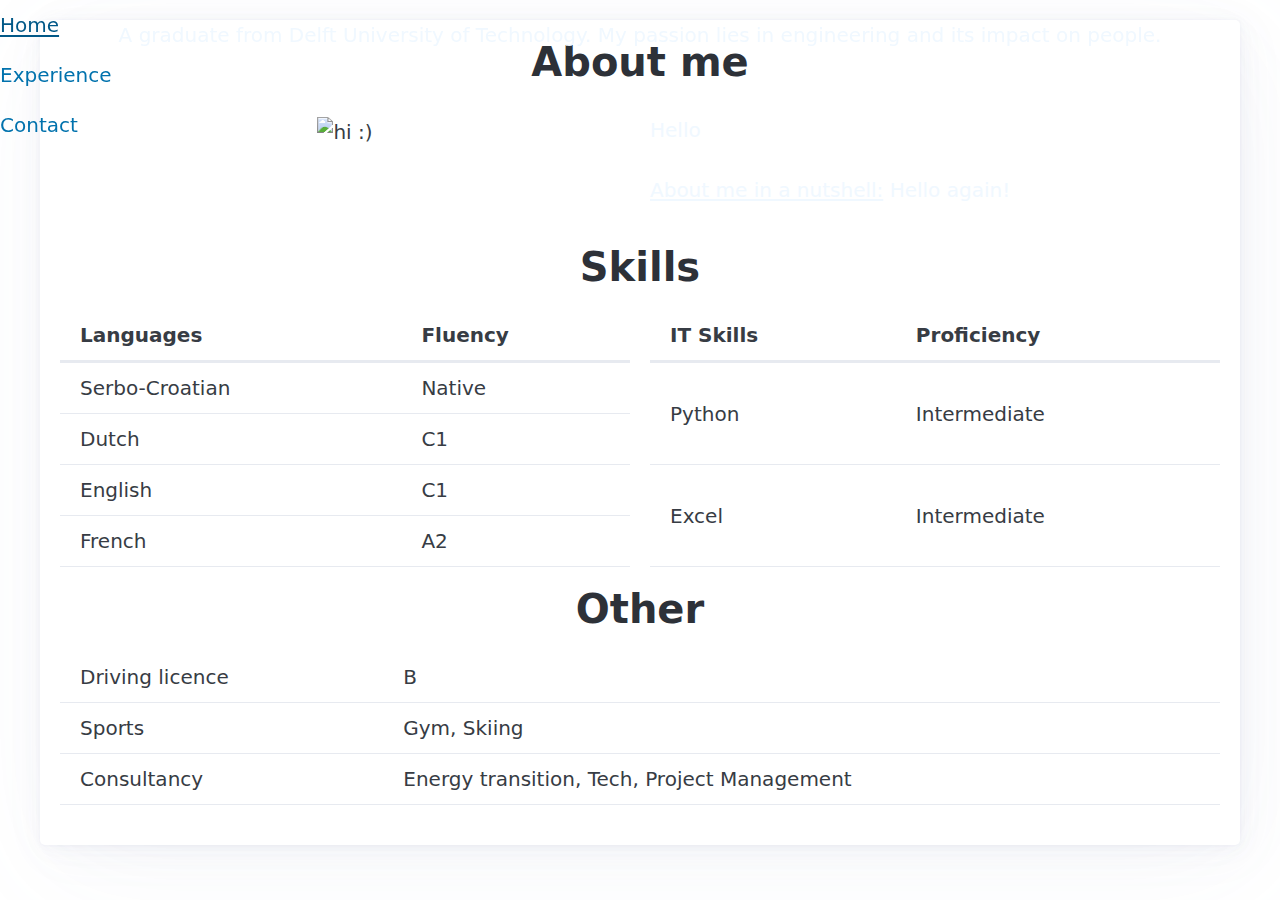
==== NewPortfolio/pico-main/index.html @ daa4e9f6 "New website design idea" ====
<!doctype html>
<html lang="en">

<head>
  <meta charset="utf-8">
  <meta name="viewport" content="width=device-width, initial-scale=1">
  <meta name="color-scheme" content="dark">
  <link rel="stylesheet" href="css/pico.min.css">
  <title>Hello world!</title>
</head>


<body>
  <header style="position: fixed; top: 0; width: 100%" style="background-image: url(background.jpg); background-position-y: 65%">
    <p style="text-align: center; color: aliceblue; outline-color: black;">A graduate from Delft University of
      Technology. My passion lies in engineering and its impact on people.</p>
  </header>
  <aside style="position: fixed;">
    <nav>
      <ul>
        <li><a href="#">Home</a></li>
        <li><a href="#">Experience</a></li>
        <li><a href="#">Contact</a></li>
      </ul>
    </nav>
  </aside>
  <main class="container has-table-of-contents page-nav">
    <article style="margin-top: 0px;">
      <div>
        <hgroup style="text-align: center;">
          <h1 href="#contact" id="contact">About me</h1>
          <br>
          <div class="grid">
            <div><img src="profile.jpeg" alt="hi :)" style="max-width: 80%;"></div>
            <div>
              <p style="text-align: justify; color: aliceblue;">Hello
                <br><br>
                <u>About me in a nutshell:</u> Hello again!
              </p>
            </div>
        </hgroup>
        <h1 href="#skills" id="skills" style="text-align: center;">Skills</h1>
        <div class="grid">
          <div>
            <table>
              <thead data-theme="light">
                <tr>
                  <th scope="col">Languages</th>
                  <th scope="col">Fluency</th>
                </tr>
              </thead>
              <tbody>
                <tr>
                  <th scope="row">Serbo-Croatian</th>
                  <td>Native</td>

                </tr>
                <tr>
                  <th scope="row">Dutch</th>
                  <td>C1</td>

                </tr>
                <tr>
                  <th scope="row">English</th>
                  <td>C1</td>

                </tr>
                <tr>
                  <th scope="row">French</th>
                  <td>A2</td>

                </tr>
              </tbody>
              <tfoot>
              </tfoot>
            </table>

          </div>
          <table>
            <thead data-theme="light">
              <tr>
                <th scope="col">IT Skills</th>
                <th scope="col">Proficiency</th>
              </tr>
            </thead>
            <tbody>
              <tr>
                <th scope="row">Python</th>
                <td>Intermediate</td>

              </tr>
              <tr>
                <th scope="row">Excel</th>
                <td>Intermediate</td>
              </tr>
            </tbody>
            <tfoot>
            </tfoot>
          </table>

        </div>

        <h1 href="#skills" id="skills" style="text-align: center;">Other</h1>
        <table>
          <tbody>
            <tr>
              <th scope="row">Driving licence</th>
              <td>B</td>

            </tr>
            <tr>
              <th scope="row">Sports</th>
              <td>Gym, Skiing</td>
            </tr>
            <tr>
              <th scope="row">Consultancy</th>
              <td>Energy transition, Tech, Project Management</td>
            </tr>
          </tbody>
          <tfoot>
          </tfoot>
        </table>
      </div>
    </article>
  </main>
</body>


</html>
---- NewPortfolio/pico-main/css/pico.min.css ----
@charset "UTF-8";/*!
 * Pico CSS ✨ v2.0.6 (https://picocss.com)
 * Copyright 2019-2024 - Licensed under MIT
 */:root{--pico-font-family-emoji:"Apple Color Emoji","Segoe UI Emoji","Segoe UI Symbol","Noto Color Emoji";--pico-font-family-sans-serif:system-ui,"Segoe UI",Roboto,Oxygen,Ubuntu,Cantarell,Helvetica,Arial,"Helvetica Neue",sans-serif,var(--pico-font-family-emoji);--pico-font-family-monospace:ui-monospace,SFMono-Regular,"SF Mono",Menlo,Consolas,"Liberation Mono",monospace,var(--pico-font-family-emoji);--pico-font-family:var(--pico-font-family-sans-serif);--pico-line-height:1.5;--pico-font-weight:400;--pico-font-size:100%;--pico-text-underline-offset:0.1rem;--pico-border-radius:0.25rem;--pico-border-width:0.0625rem;--pico-outline-width:0.125rem;--pico-transition:0.2s ease-in-out;--pico-spacing:1rem;--pico-typography-spacing-vertical:1rem;--pico-block-spacing-vertical:var(--pico-spacing);--pico-block-spacing-horizontal:var(--pico-spacing);--pico-grid-column-gap:var(--pico-spacing);--pico-grid-row-gap:var(--pico-spacing);--pico-form-element-spacing-vertical:0.75rem;--pico-form-element-spacing-horizontal:1rem;--pico-group-box-shadow:0 0 0 rgba(0, 0, 0, 0);--pico-group-box-shadow-focus-with-button:0 0 0 var(--pico-outline-width) var(--pico-primary-focus);--pico-group-box-shadow-focus-with-input:0 0 0 0.0625rem var(--pico-form-element-border-color);--pico-modal-overlay-backdrop-filter:blur(0.375rem);--pico-nav-element-spacing-vertical:1rem;--pico-nav-element-spacing-horizontal:0.5rem;--pico-nav-link-spacing-vertical:0.5rem;--pico-nav-link-spacing-horizontal:0.5rem;--pico-nav-breadcrumb-divider:">";--pico-icon-checkbox:url("data:image/svg+xml,%3Csvg xmlns='http://www.w3.org/2000/svg' width='24' height='24' viewBox='0 0 24 24' fill='none' stroke='rgb(255, 255, 255)' stroke-width='4' stroke-linecap='round' stroke-linejoin='round'%3E%3Cpolyline points='20 6 9 17 4 12'%3E%3C/polyline%3E%3C/svg%3E");--pico-icon-minus:url("data:image/svg+xml,%3Csvg xmlns='http://www.w3.org/2000/svg' width='24' height='24' viewBox='0 0 24 24' fill='none' stroke='rgb(255, 255, 255)' stroke-width='4' stroke-linecap='round' stroke-linejoin='round'%3E%3Cline x1='5' y1='12' x2='19' y2='12'%3E%3C/line%3E%3C/svg%3E");--pico-icon-chevron:url("data:image/svg+xml,%3Csvg xmlns='http://www.w3.org/2000/svg' width='24' height='24' viewBox='0 0 24 24' fill='none' stroke='rgb(136, 145, 164)' stroke-width='2' stroke-linecap='round' stroke-linejoin='round'%3E%3Cpolyline points='6 9 12 15 18 9'%3E%3C/polyline%3E%3C/svg%3E");--pico-icon-date:url("data:image/svg+xml,%3Csvg xmlns='http://www.w3.org/2000/svg' width='24' height='24' viewBox='0 0 24 24' fill='none' stroke='rgb(136, 145, 164)' stroke-width='2' stroke-linecap='round' stroke-linejoin='round'%3E%3Crect x='3' y='4' width='18' height='18' rx='2' ry='2'%3E%3C/rect%3E%3Cline x1='16' y1='2' x2='16' y2='6'%3E%3C/line%3E%3Cline x1='8' y1='2' x2='8' y2='6'%3E%3C/line%3E%3Cline x1='3' y1='10' x2='21' y2='10'%3E%3C/line%3E%3C/svg%3E");--pico-icon-time:url("data:image/svg+xml,%3Csvg xmlns='http://www.w3.org/2000/svg' width='24' height='24' viewBox='0 0 24 24' fill='none' stroke='rgb(136, 145, 164)' stroke-width='2' stroke-linecap='round' stroke-linejoin='round'%3E%3Ccircle cx='12' cy='12' r='10'%3E%3C/circle%3E%3Cpolyline points='12 6 12 12 16 14'%3E%3C/polyline%3E%3C/svg%3E");--pico-icon-search:url("data:image/svg+xml,%3Csvg xmlns='http://www.w3.org/2000/svg' width='24' height='24' viewBox='0 0 24 24' fill='none' stroke='rgb(136, 145, 164)' stroke-width='1.5' stroke-linecap='round' stroke-linejoin='round'%3E%3Ccircle cx='11' cy='11' r='8'%3E%3C/circle%3E%3Cline x1='21' y1='21' x2='16.65' y2='16.65'%3E%3C/line%3E%3C/svg%3E");--pico-icon-close:url("data:image/svg+xml,%3Csvg xmlns='http://www.w3.org/2000/svg' width='24' height='24' viewBox='0 0 24 24' fill='none' stroke='rgb(136, 145, 164)' stroke-width='3' stroke-linecap='round' stroke-linejoin='round'%3E%3Cline x1='18' y1='6' x2='6' y2='18'%3E%3C/line%3E%3Cline x1='6' y1='6' x2='18' y2='18'%3E%3C/line%3E%3C/svg%3E");--pico-icon-loading:url("data:image/svg+xml,%3Csvg fill='none' height='24' width='24' viewBox='0 0 24 24' xmlns='http://www.w3.org/2000/svg' %3E%3Cstyle%3E g %7B animation: rotate 2s linear infinite; transform-origin: center center; %7D circle %7B stroke-dasharray: 75,100; stroke-dashoffset: -5; animation: dash 1.5s ease-in-out infinite; stroke-linecap: round; %7D @keyframes rotate %7B 0%25 %7B transform: rotate(0deg); %7D 100%25 %7B transform: rotate(360deg); %7D %7D @keyframes dash %7B 0%25 %7B stroke-dasharray: 1,100; stroke-dashoffset: 0; %7D 50%25 %7B stroke-dasharray: 44.5,100; stroke-dashoffset: -17.5; %7D 100%25 %7B stroke-dasharray: 44.5,100; stroke-dashoffset: -62; %7D %7D %3C/style%3E%3Cg%3E%3Ccircle cx='12' cy='12' r='10' fill='none' stroke='rgb(136, 145, 164)' stroke-width='4' /%3E%3C/g%3E%3C/svg%3E")}@media (min-width:576px){:root{--pico-font-size:106.25%}}@media (min-width:768px){:root{--pico-font-size:112.5%}}@media (min-width:1024px){:root{--pico-font-size:118.75%}}@media (min-width:1280px){:root{--pico-font-size:125%}}@media (min-width:1536px){:root{--pico-font-size:131.25%}}a{--pico-text-decoration:underline}a.contrast,a.secondary{--pico-text-decoration:underline}small{--pico-font-size:0.875em}h1,h2,h3,h4,h5,h6{--pico-font-weight:700}h1{--pico-font-size:2rem;--pico-line-height:1.125;--pico-typography-spacing-top:3rem}h2{--pico-font-size:1.75rem;--pico-line-height:1.15;--pico-typography-spacing-top:2.625rem}h3{--pico-font-size:1.5rem;--pico-line-height:1.175;--pico-typography-spacing-top:2.25rem}h4{--pico-font-size:1.25rem;--pico-line-height:1.2;--pico-typography-spacing-top:1.874rem}h5{--pico-font-size:1.125rem;--pico-line-height:1.225;--pico-typography-spacing-top:1.6875rem}h6{--pico-font-size:1rem;--pico-line-height:1.25;--pico-typography-spacing-top:1.5rem}tfoot td,tfoot th,thead td,thead th{--pico-font-weight:600;--pico-border-width:0.1875rem}code,kbd,pre,samp{--pico-font-family:var(--pico-font-family-monospace)}kbd{--pico-font-weight:bolder}:where(select,textarea),input:not([type=submit],[type=button],[type=reset],[type=checkbox],[type=radio],[type=file]){--pico-outline-width:0.0625rem}[type=search]{--pico-border-radius:5rem}[type=checkbox],[type=radio]{--pico-border-width:0.125rem}[type=checkbox][role=switch]{--pico-border-width:0.1875rem}details.dropdown summary:not([role=button]){--pico-outline-width:0.0625rem}nav details.dropdown summary:focus-visible{--pico-outline-width:0.125rem}[role=search]{--pico-border-radius:5rem}[role=group]:has(button.secondary:focus,[type=submit].secondary:focus,[type=button].secondary:focus,[role=button].secondary:focus),[role=search]:has(button.secondary:focus,[type=submit].secondary:focus,[type=button].secondary:focus,[role=button].secondary:focus){--pico-group-box-shadow-focus-with-button:0 0 0 var(--pico-outline-width) var(--pico-secondary-focus)}[role=group]:has(button.contrast:focus,[type=submit].contrast:focus,[type=button].contrast:focus,[role=button].contrast:focus),[role=search]:has(button.contrast:focus,[type=submit].contrast:focus,[type=button].contrast:focus,[role=button].contrast:focus){--pico-group-box-shadow-focus-with-button:0 0 0 var(--pico-outline-width) var(--pico-contrast-focus)}[role=group] [role=button],[role=group] [type=button],[role=group] [type=submit],[role=group] button,[role=search] [role=button],[role=search] [type=button],[role=search] [type=submit],[role=search] button{--pico-form-element-spacing-horizontal:2rem}details summary[role=button]:not(.outline)::after{filter:brightness(0) invert(1)}[aria-busy=true]:not(input,select,textarea):is(button,[type=submit],[type=button],[type=reset],[role=button]):not(.outline)::before{filter:brightness(0) invert(1)}:root:not([data-theme=dark]),[data-theme=light]{--pico-background-color:#fff;--pico-color:#373c44;--pico-text-selection-color:rgba(2, 154, 232, 0.25);--pico-muted-color:#646b79;--pico-muted-border-color:#e7eaf0;--pico-primary:#0172ad;--pico-primary-background:#0172ad;--pico-primary-border:var(--pico-primary-background);--pico-primary-underline:rgba(1, 114, 173, 0.5);--pico-primary-hover:#015887;--pico-primary-hover-background:#02659a;--pico-primary-hover-border:var(--pico-primary-hover-background);--pico-primary-hover-underline:var(--pico-primary-hover);--pico-primary-focus:rgba(2, 154, 232, 0.5);--pico-primary-inverse:#fff;--pico-secondary:#5d6b89;--pico-secondary-background:#525f7a;--pico-secondary-border:var(--pico-secondary-background);--pico-secondary-underline:rgba(93, 107, 137, 0.5);--pico-secondary-hover:#48536b;--pico-secondary-hover-background:#48536b;--pico-secondary-hover-border:var(--pico-secondary-hover-background);--pico-secondary-hover-underline:var(--pico-secondary-hover);--pico-secondary-focus:rgba(93, 107, 137, 0.25);--pico-secondary-inverse:#fff;--pico-contrast:#181c25;--pico-contrast-background:#181c25;--pico-contrast-border:var(--pico-contrast-background);--pico-contrast-underline:rgba(24, 28, 37, 0.5);--pico-contrast-hover:#000;--pico-contrast-hover-background:#000;--pico-contrast-hover-border:var(--pico-contrast-hover-background);--pico-contrast-hover-underline:var(--pico-secondary-hover);--pico-contrast-focus:rgba(93, 107, 137, 0.25);--pico-contrast-inverse:#fff;--pico-box-shadow:0.0145rem 0.029rem 0.174rem rgba(129, 145, 181, 0.01698),0.0335rem 0.067rem 0.402rem rgba(129, 145, 181, 0.024),0.0625rem 0.125rem 0.75rem rgba(129, 145, 181, 0.03),0.1125rem 0.225rem 1.35rem rgba(129, 145, 181, 0.036),0.2085rem 0.417rem 2.502rem rgba(129, 145, 181, 0.04302),0.5rem 1rem 6rem rgba(129, 145, 181, 0.06),0 0 0 0.0625rem rgba(129, 145, 181, 0.015);--pico-h1-color:#2d3138;--pico-h2-color:#373c44;--pico-h3-color:#424751;--pico-h4-color:#4d535e;--pico-h5-color:#5c6370;--pico-h6-color:#646b79;--pico-mark-background-color:#fde7c0;--pico-mark-color:#0f1114;--pico-ins-color:#1d6a54;--pico-del-color:#883935;--pico-blockquote-border-color:var(--pico-muted-border-color);--pico-blockquote-footer-color:var(--pico-muted-color);--pico-button-box-shadow:0 0 0 rgba(0, 0, 0, 0);--pico-button-hover-box-shadow:0 0 0 rgba(0, 0, 0, 0);--pico-table-border-color:var(--pico-muted-border-color);--pico-table-row-stripped-background-color:rgba(111, 120, 135, 0.0375);--pico-code-background-color:#f3f5f7;--pico-code-color:#646b79;--pico-code-kbd-background-color:var(--pico-color);--pico-code-kbd-color:var(--pico-background-color);--pico-form-element-background-color:#fbfcfc;--pico-form-element-selected-background-color:#dfe3eb;--pico-form-element-border-color:#cfd5e2;--pico-form-element-color:#23262c;--pico-form-element-placeholder-color:var(--pico-muted-color);--pico-form-element-active-background-color:#fff;--pico-form-element-active-border-color:var(--pico-primary-border);--pico-form-element-focus-color:var(--pico-primary-border);--pico-form-element-disabled-opacity:0.5;--pico-form-element-invalid-border-color:#b86a6b;--pico-form-element-invalid-active-border-color:#c84f48;--pico-form-element-invalid-focus-color:var(--pico-form-element-invalid-active-border-color);--pico-form-element-valid-border-color:#4c9b8a;--pico-form-element-valid-active-border-color:#279977;--pico-form-element-valid-focus-color:var(--pico-form-element-valid-active-border-color);--pico-switch-background-color:#bfc7d9;--pico-switch-checked-background-color:var(--pico-primary-background);--pico-switch-color:#fff;--pico-switch-thumb-box-shadow:0 0 0 rgba(0, 0, 0, 0);--pico-range-border-color:#dfe3eb;--pico-range-active-border-color:#bfc7d9;--pico-range-thumb-border-color:var(--pico-background-color);--pico-range-thumb-color:var(--pico-secondary-background);--pico-range-thumb-active-color:var(--pico-primary-background);--pico-accordion-border-color:var(--pico-muted-border-color);--pico-accordion-active-summary-color:var(--pico-primary-hover);--pico-accordion-close-summary-color:var(--pico-color);--pico-accordion-open-summary-color:var(--pico-muted-color);--pico-card-background-color:var(--pico-background-color);--pico-card-border-color:var(--pico-muted-border-color);--pico-card-box-shadow:var(--pico-box-shadow);--pico-card-sectioning-background-color:#fbfcfc;--pico-dropdown-background-color:#fff;--pico-dropdown-border-color:#eff1f4;--pico-dropdown-box-shadow:var(--pico-box-shadow);--pico-dropdown-color:var(--pico-color);--pico-dropdown-hover-background-color:#eff1f4;--pico-loading-spinner-opacity:0.5;--pico-modal-overlay-background-color:rgba(232, 234, 237, 0.75);--pico-progress-background-color:#dfe3eb;--pico-progress-color:var(--pico-primary-background);--pico-tooltip-background-color:var(--pico-contrast-background);--pico-tooltip-color:var(--pico-contrast-inverse);--pico-icon-valid:url("data:image/svg+xml,%3Csvg xmlns='http://www.w3.org/2000/svg' width='24' height='24' viewBox='0 0 24 24' fill='none' stroke='rgb(76, 155, 138)' stroke-width='2' stroke-linecap='round' stroke-linejoin='round'%3E%3Cpolyline points='20 6 9 17 4 12'%3E%3C/polyline%3E%3C/svg%3E");--pico-icon-invalid:url("data:image/svg+xml,%3Csvg xmlns='http://www.w3.org/2000/svg' width='24' height='24' viewBox='0 0 24 24' fill='none' stroke='rgb(200, 79, 72)' stroke-width='2' stroke-linecap='round' stroke-linejoin='round'%3E%3Ccircle cx='12' cy='12' r='10'%3E%3C/circle%3E%3Cline x1='12' y1='8' x2='12' y2='12'%3E%3C/line%3E%3Cline x1='12' y1='16' x2='12.01' y2='16'%3E%3C/line%3E%3C/svg%3E");color-scheme:light}:root:not([data-theme=dark]) input:is([type=submit],[type=button],[type=reset],[type=checkbox],[type=radio],[type=file]),[data-theme=light] input:is([type=submit],[type=button],[type=reset],[type=checkbox],[type=radio],[type=file]){--pico-form-element-focus-color:var(--pico-primary-focus)}@media only screen and (prefers-color-scheme:dark){:root:not([data-theme]){--pico-background-color:#13171f;--pico-color:#c2c7d0;--pico-text-selection-color:rgba(1, 170, 255, 0.1875);--pico-muted-color:#7b8495;--pico-muted-border-color:#202632;--pico-primary:#01aaff;--pico-primary-background:#0172ad;--pico-primary-border:var(--pico-primary-background);--pico-primary-underline:rgba(1, 170, 255, 0.5);--pico-primary-hover:#79c0ff;--pico-primary-hover-background:#017fc0;--pico-primary-hover-border:var(--pico-primary-hover-background);--pico-primary-hover-underline:var(--pico-primary-hover);--pico-primary-focus:rgba(1, 170, 255, 0.375);--pico-primary-inverse:#fff;--pico-secondary:#969eaf;--pico-secondary-background:#525f7a;--pico-secondary-border:var(--pico-secondary-background);--pico-secondary-underline:rgba(150, 158, 175, 0.5);--pico-secondary-hover:#b3b9c5;--pico-secondary-hover-background:#5d6b89;--pico-secondary-hover-border:var(--pico-secondary-hover-background);--pico-secondary-hover-underline:var(--pico-secondary-hover);--pico-secondary-focus:rgba(144, 158, 190, 0.25);--pico-secondary-inverse:#fff;--pico-contrast:#dfe3eb;--pico-contrast-background:#eff1f4;--pico-contrast-border:var(--pico-contrast-background);--pico-contrast-underline:rgba(223, 227, 235, 0.5);--pico-contrast-hover:#fff;--pico-contrast-hover-background:#fff;--pico-contrast-hover-border:var(--pico-contrast-hover-background);--pico-contrast-hover-underline:var(--pico-contrast-hover);--pico-contrast-focus:rgba(207, 213, 226, 0.25);--pico-contrast-inverse:#000;--pico-box-shadow:0.0145rem 0.029rem 0.174rem rgba(7, 9, 12, 0.01698),0.0335rem 0.067rem 0.402rem rgba(7, 9, 12, 0.024),0.0625rem 0.125rem 0.75rem rgba(7, 9, 12, 0.03),0.1125rem 0.225rem 1.35rem rgba(7, 9, 12, 0.036),0.2085rem 0.417rem 2.502rem rgba(7, 9, 12, 0.04302),0.5rem 1rem 6rem rgba(7, 9, 12, 0.06),0 0 0 0.0625rem rgba(7, 9, 12, 0.015);--pico-h1-color:#f0f1f3;--pico-h2-color:#e0e3e7;--pico-h3-color:#c2c7d0;--pico-h4-color:#b3b9c5;--pico-h5-color:#a4acba;--pico-h6-color:#8891a4;--pico-mark-background-color:#014063;--pico-mark-color:#fff;--pico-ins-color:#62af9a;--pico-del-color:#ce7e7b;--pico-blockquote-border-color:var(--pico-muted-border-color);--pico-blockquote-footer-color:var(--pico-muted-color);--pico-button-box-shadow:0 0 0 rgba(0, 0, 0, 0);--pico-button-hover-box-shadow:0 0 0 rgba(0, 0, 0, 0);--pico-table-border-color:var(--pico-muted-border-color);--pico-table-row-stripped-background-color:rgba(111, 120, 135, 0.0375);--pico-code-background-color:#1a1f28;--pico-code-color:#8891a4;--pico-code-kbd-background-color:var(--pico-color);--pico-code-kbd-color:var(--pico-background-color);--pico-form-element-background-color:#1c212c;--pico-form-element-selected-background-color:#2a3140;--pico-form-element-border-color:#2a3140;--pico-form-element-color:#e0e3e7;--pico-form-element-placeholder-color:#8891a4;--pico-form-element-active-background-color:#1a1f28;--pico-form-element-active-border-color:var(--pico-primary-border);--pico-form-element-focus-color:var(--pico-primary-border);--pico-form-element-disabled-opacity:0.5;--pico-form-element-invalid-border-color:#964a50;--pico-form-element-invalid-active-border-color:#b7403b;--pico-form-element-invalid-focus-color:var(--pico-form-element-invalid-active-border-color);--pico-form-element-valid-border-color:#2a7b6f;--pico-form-element-valid-active-border-color:#16896a;--pico-form-element-valid-focus-color:var(--pico-form-element-valid-active-border-color);--pico-switch-background-color:#333c4e;--pico-switch-checked-background-color:var(--pico-primary-background);--pico-switch-color:#fff;--pico-switch-thumb-box-shadow:0 0 0 rgba(0, 0, 0, 0);--pico-range-border-color:#202632;--pico-range-active-border-color:#2a3140;--pico-range-thumb-border-color:var(--pico-background-color);--pico-range-thumb-color:var(--pico-secondary-background);--pico-range-thumb-active-color:var(--pico-primary-background);--pico-accordion-border-color:var(--pico-muted-border-color);--pico-accordion-active-summary-color:var(--pico-primary-hover);--pico-accordion-close-summary-color:var(--pico-color);--pico-accordion-open-summary-color:var(--pico-muted-color);--pico-card-background-color:#181c25;--pico-card-border-color:var(--pico-card-background-color);--pico-card-box-shadow:var(--pico-box-shadow);--pico-card-sectioning-background-color:#1a1f28;--pico-dropdown-background-color:#181c25;--pico-dropdown-border-color:#202632;--pico-dropdown-box-shadow:var(--pico-box-shadow);--pico-dropdown-color:var(--pico-color);--pico-dropdown-hover-background-color:#202632;--pico-loading-spinner-opacity:0.5;--pico-modal-overlay-background-color:rgba(8, 9, 10, 0.75);--pico-progress-background-color:#202632;--pico-progress-color:var(--pico-primary-background);--pico-tooltip-background-color:var(--pico-contrast-background);--pico-tooltip-color:var(--pico-contrast-inverse);--pico-icon-valid:url("data:image/svg+xml,%3Csvg xmlns='http://www.w3.org/2000/svg' width='24' height='24' viewBox='0 0 24 24' fill='none' stroke='rgb(42, 123, 111)' stroke-width='2' stroke-linecap='round' stroke-linejoin='round'%3E%3Cpolyline points='20 6 9 17 4 12'%3E%3C/polyline%3E%3C/svg%3E");--pico-icon-invalid:url("data:image/svg+xml,%3Csvg xmlns='http://www.w3.org/2000/svg' width='24' height='24' viewBox='0 0 24 24' fill='none' stroke='rgb(150, 74, 80)' stroke-width='2' stroke-linecap='round' stroke-linejoin='round'%3E%3Ccircle cx='12' cy='12' r='10'%3E%3C/circle%3E%3Cline x1='12' y1='8' x2='12' y2='12'%3E%3C/line%3E%3Cline x1='12' y1='16' x2='12.01' y2='16'%3E%3C/line%3E%3C/svg%3E");color-scheme:dark}:root:not([data-theme]) input:is([type=submit],[type=button],[type=reset],[type=checkbox],[type=radio],[type=file]){--pico-form-element-focus-color:var(--pico-primary-focus)}:root:not([data-theme]) details summary[role=button].contrast:not(.outline)::after{filter:brightness(0)}:root:not([data-theme]) [aria-busy=true]:not(input,select,textarea).contrast:is(button,[type=submit],[type=button],[type=reset],[role=button]):not(.outline)::before{filter:brightness(0)}}[data-theme=dark]{--pico-background-color:#13171f;--pico-color:#c2c7d0;--pico-text-selection-color:rgba(1, 170, 255, 0.1875);--pico-muted-color:#7b8495;--pico-muted-border-color:#202632;--pico-primary:#01aaff;--pico-primary-background:#0172ad;--pico-primary-border:var(--pico-primary-background);--pico-primary-underline:rgba(1, 170, 255, 0.5);--pico-primary-hover:#79c0ff;--pico-primary-hover-background:#017fc0;--pico-primary-hover-border:var(--pico-primary-hover-background);--pico-primary-hover-underline:var(--pico-primary-hover);--pico-primary-focus:rgba(1, 170, 255, 0.375);--pico-primary-inverse:#fff;--pico-secondary:#969eaf;--pico-secondary-background:#525f7a;--pico-secondary-border:var(--pico-secondary-background);--pico-secondary-underline:rgba(150, 158, 175, 0.5);--pico-secondary-hover:#b3b9c5;--pico-secondary-hover-background:#5d6b89;--pico-secondary-hover-border:var(--pico-secondary-hover-background);--pico-secondary-hover-underline:var(--pico-secondary-hover);--pico-secondary-focus:rgba(144, 158, 190, 0.25);--pico-secondary-inverse:#fff;--pico-contrast:#dfe3eb;--pico-contrast-background:#eff1f4;--pico-contrast-border:var(--pico-contrast-background);--pico-contrast-underline:rgba(223, 227, 235, 0.5);--pico-contrast-hover:#fff;--pico-contrast-hover-background:#fff;--pico-contrast-hover-border:var(--pico-contrast-hover-background);--pico-contrast-hover-underline:var(--pico-contrast-hover);--pico-contrast-focus:rgba(207, 213, 226, 0.25);--pico-contrast-inverse:#000;--pico-box-shadow:0.0145rem 0.029rem 0.174rem rgba(7, 9, 12, 0.01698),0.0335rem 0.067rem 0.402rem rgba(7, 9, 12, 0.024),0.0625rem 0.125rem 0.75rem rgba(7, 9, 12, 0.03),0.1125rem 0.225rem 1.35rem rgba(7, 9, 12, 0.036),0.2085rem 0.417rem 2.502rem rgba(7, 9, 12, 0.04302),0.5rem 1rem 6rem rgba(7, 9, 12, 0.06),0 0 0 0.0625rem rgba(7, 9, 12, 0.015);--pico-h1-color:#f0f1f3;--pico-h2-color:#e0e3e7;--pico-h3-color:#c2c7d0;--pico-h4-color:#b3b9c5;--pico-h5-color:#a4acba;--pico-h6-color:#8891a4;--pico-mark-background-color:#014063;--pico-mark-color:#fff;--pico-ins-color:#62af9a;--pico-del-color:#ce7e7b;--pico-blockquote-border-color:var(--pico-muted-border-color);--pico-blockquote-footer-color:var(--pico-muted-color);--pico-button-box-shadow:0 0 0 rgba(0, 0, 0, 0);--pico-button-hover-box-shadow:0 0 0 rgba(0, 0, 0, 0);--pico-table-border-color:var(--pico-muted-border-color);--pico-table-row-stripped-background-color:rgba(111, 120, 135, 0.0375);--pico-code-background-color:#1a1f28;--pico-code-color:#8891a4;--pico-code-kbd-background-color:var(--pico-color);--pico-code-kbd-color:var(--pico-background-color);--pico-form-element-background-color:#1c212c;--pico-form-element-selected-background-color:#2a3140;--pico-form-element-border-color:#2a3140;--pico-form-element-color:#e0e3e7;--pico-form-element-placeholder-color:#8891a4;--pico-form-element-active-background-color:#1a1f28;--pico-form-element-active-border-color:var(--pico-primary-border);--pico-form-element-focus-color:var(--pico-primary-border);--pico-form-element-disabled-opacity:0.5;--pico-form-element-invalid-border-color:#964a50;--pico-form-element-invalid-active-border-color:#b7403b;--pico-form-element-invalid-focus-color:var(--pico-form-element-invalid-active-border-color);--pico-form-element-valid-border-color:#2a7b6f;--pico-form-element-valid-active-border-color:#16896a;--pico-form-element-valid-focus-color:var(--pico-form-element-valid-active-border-color);--pico-switch-background-color:#333c4e;--pico-switch-checked-background-color:var(--pico-primary-background);--pico-switch-color:#fff;--pico-switch-thumb-box-shadow:0 0 0 rgba(0, 0, 0, 0);--pico-range-border-color:#202632;--pico-range-active-border-color:#2a3140;--pico-range-thumb-border-color:var(--pico-background-color);--pico-range-thumb-color:var(--pico-secondary-background);--pico-range-thumb-active-color:var(--pico-primary-background);--pico-accordion-border-color:var(--pico-muted-border-color);--pico-accordion-active-summary-color:var(--pico-primary-hover);--pico-accordion-close-summary-color:var(--pico-color);--pico-accordion-open-summary-color:var(--pico-muted-color);--pico-card-background-color:#181c25;--pico-card-border-color:var(--pico-card-background-color);--pico-card-box-shadow:var(--pico-box-shadow);--pico-card-sectioning-background-color:#1a1f28;--pico-dropdown-background-color:#181c25;--pico-dropdown-border-color:#202632;--pico-dropdown-box-shadow:var(--pico-box-shadow);--pico-dropdown-color:var(--pico-color);--pico-dropdown-hover-background-color:#202632;--pico-loading-spinner-opacity:0.5;--pico-modal-overlay-background-color:rgba(8, 9, 10, 0.75);--pico-progress-background-color:#202632;--pico-progress-color:var(--pico-primary-background);--pico-tooltip-background-color:var(--pico-contrast-background);--pico-tooltip-color:var(--pico-contrast-inverse);--pico-icon-valid:url("data:image/svg+xml,%3Csvg xmlns='http://www.w3.org/2000/svg' width='24' height='24' viewBox='0 0 24 24' fill='none' stroke='rgb(42, 123, 111)' stroke-width='2' stroke-linecap='round' stroke-linejoin='round'%3E%3Cpolyline points='20 6 9 17 4 12'%3E%3C/polyline%3E%3C/svg%3E");--pico-icon-invalid:url("data:image/svg+xml,%3Csvg xmlns='http://www.w3.org/2000/svg' width='24' height='24' viewBox='0 0 24 24' fill='none' stroke='rgb(150, 74, 80)' stroke-width='2' stroke-linecap='round' stroke-linejoin='round'%3E%3Ccircle cx='12' cy='12' r='10'%3E%3C/circle%3E%3Cline x1='12' y1='8' x2='12' y2='12'%3E%3C/line%3E%3Cline x1='12' y1='16' x2='12.01' y2='16'%3E%3C/line%3E%3C/svg%3E");color-scheme:dark}[data-theme=dark] input:is([type=submit],[type=button],[type=reset],[type=checkbox],[type=radio],[type=file]){--pico-form-element-focus-color:var(--pico-primary-focus)}[data-theme=dark] details summary[role=button].contrast:not(.outline)::after{filter:brightness(0)}[data-theme=dark] [aria-busy=true]:not(input,select,textarea).contrast:is(button,[type=submit],[type=button],[type=reset],[role=button]):not(.outline)::before{filter:brightness(0)}[type=checkbox],[type=radio],[type=range],progress{accent-color:var(--pico-primary)}*,::after,::before{box-sizing:border-box;background-repeat:no-repeat}::after,::before{text-decoration:inherit;vertical-align:inherit}:where(:root){-webkit-tap-highlight-color:transparent;-webkit-text-size-adjust:100%;-moz-text-size-adjust:100%;text-size-adjust:100%;background-color:var(--pico-background-color);color:var(--pico-color);font-weight:var(--pico-font-weight);font-size:var(--pico-font-size);line-height:var(--pico-line-height);font-family:var(--pico-font-family);text-underline-offset:var(--pico-text-underline-offset);text-rendering:optimizeLegibility;overflow-wrap:break-word;-moz-tab-size:4;-o-tab-size:4;tab-size:4}body{width:100%;margin:0}main{display:block}body>footer,body>header,body>main{padding-block:var(--pico-block-spacing-vertical)}section{margin-bottom:var(--pico-block-spacing-vertical)}.container,.container-fluid{width:100%;margin-right:auto;margin-left:auto;padding-right:var(--pico-spacing);padding-left:var(--pico-spacing)}@media (min-width:576px){.container{max-width:510px;padding-right:0;padding-left:0}}@media (min-width:768px){.container{max-width:700px}}@media (min-width:1024px){.container{max-width:950px}}@media (min-width:1280px){.container{max-width:1200px}}@media (min-width:1536px){.container{max-width:1450px}}.grid{grid-column-gap:var(--pico-grid-column-gap);grid-row-gap:var(--pico-grid-row-gap);display:grid;grid-template-columns:1fr}@media (min-width:768px){.grid{grid-template-columns:repeat(auto-fit,minmax(0%,1fr))}}.grid>*{min-width:0}.overflow-auto{overflow:auto}b,strong{font-weight:bolder}sub,sup{position:relative;font-size:.75em;line-height:0;vertical-align:baseline}sub{bottom:-.25em}sup{top:-.5em}address,blockquote,dl,ol,p,pre,table,ul{margin-top:0;margin-bottom:var(--pico-typography-spacing-vertical);color:var(--pico-color);font-style:normal;font-weight:var(--pico-font-weight)}h1,h2,h3,h4,h5,h6{margin-top:0;margin-bottom:var(--pico-typography-spacing-vertical);color:var(--pico-color);font-weight:var(--pico-font-weight);font-size:var(--pico-font-size);line-height:var(--pico-line-height);font-family:var(--pico-font-family)}h1{--pico-color:var(--pico-h1-color)}h2{--pico-color:var(--pico-h2-color)}h3{--pico-color:var(--pico-h3-color)}h4{--pico-color:var(--pico-h4-color)}h5{--pico-color:var(--pico-h5-color)}h6{--pico-color:var(--pico-h6-color)}:where(article,address,blockquote,dl,figure,form,ol,p,pre,table,ul)~:is(h1,h2,h3,h4,h5,h6){margin-top:var(--pico-typography-spacing-top)}p{margin-bottom:var(--pico-typography-spacing-vertical)}hgroup{margin-bottom:var(--pico-typography-spacing-vertical)}hgroup>*{margin-top:0;margin-bottom:0}hgroup>:not(:first-child):last-child{--pico-color:var(--pico-muted-color);--pico-font-weight:unset;font-size:1rem}:where(ol,ul) li{margin-bottom:calc(var(--pico-typography-spacing-vertical) * .25)}:where(dl,ol,ul) :where(dl,ol,ul){margin:0;margin-top:calc(var(--pico-typography-spacing-vertical) * .25)}ul li{list-style:square}mark{padding:.125rem .25rem;background-color:var(--pico-mark-background-color);color:var(--pico-mark-color);vertical-align:baseline}blockquote{display:block;margin:var(--pico-typography-spacing-vertical) 0;padding:var(--pico-spacing);border-right:none;border-left:.25rem solid var(--pico-blockquote-border-color);border-inline-start:0.25rem solid var(--pico-blockquote-border-color);border-inline-end:none}blockquote footer{margin-top:calc(var(--pico-typography-spacing-vertical) * .5);color:var(--pico-blockquote-footer-color)}abbr[title]{border-bottom:1px dotted;text-decoration:none;cursor:help}ins{color:var(--pico-ins-color);text-decoration:none}del{color:var(--pico-del-color)}::-moz-selection{background-color:var(--pico-text-selection-color)}::selection{background-color:var(--pico-text-selection-color)}:where(a:not([role=button])),[role=link]{--pico-color:var(--pico-primary);--pico-background-color:transparent;--pico-underline:var(--pico-primary-underline);outline:0;background-color:var(--pico-background-color);color:var(--pico-color);-webkit-text-decoration:var(--pico-text-decoration);text-decoration:var(--pico-text-decoration);text-decoration-color:var(--pico-underline);text-underline-offset:0.125em;transition:background-color var(--pico-transition),color var(--pico-transition),box-shadow var(--pico-transition),-webkit-text-decoration var(--pico-transition);transition:background-color var(--pico-transition),color var(--pico-transition),text-decoration var(--pico-transition),box-shadow var(--pico-transition);transition:background-color var(--pico-transition),color var(--pico-transition),text-decoration var(--pico-transition),box-shadow var(--pico-transition),-webkit-text-decoration var(--pico-transition)}:where(a:not([role=button])):is([aria-current]:not([aria-current=false]),:hover,:active,:focus),[role=link]:is([aria-current]:not([aria-current=false]),:hover,:active,:focus){--pico-color:var(--pico-primary-hover);--pico-underline:var(--pico-primary-hover-underline);--pico-text-decoration:underline}:where(a:not([role=button])):focus-visible,[role=link]:focus-visible{box-shadow:0 0 0 var(--pico-outline-width) var(--pico-primary-focus)}:where(a:not([role=button])).secondary,[role=link].secondary{--pico-color:var(--pico-secondary);--pico-underline:var(--pico-secondary-underline)}:where(a:not([role=button])).secondary:is([aria-current]:not([aria-current=false]),:hover,:active,:focus),[role=link].secondary:is([aria-current]:not([aria-current=false]),:hover,:active,:focus){--pico-color:var(--pico-secondary-hover);--pico-underline:var(--pico-secondary-hover-underline)}:where(a:not([role=button])).contrast,[role=link].contrast{--pico-color:var(--pico-contrast);--pico-underline:var(--pico-contrast-underline)}:where(a:not([role=button])).contrast:is([aria-current]:not([aria-current=false]),:hover,:active,:focus),[role=link].contrast:is([aria-current]:not([aria-current=false]),:hover,:active,:focus){--pico-color:var(--pico-contrast-hover);--pico-underline:var(--pico-contrast-hover-underline)}a[role=button]{display:inline-block}button{margin:0;overflow:visible;font-family:inherit;text-transform:none}[type=button],[type=reset],[type=submit],button{-webkit-appearance:button}[role=button],[type=button],[type=file]::file-selector-button,[type=reset],[type=submit],button{--pico-background-color:var(--pico-primary-background);--pico-border-color:var(--pico-primary-border);--pico-color:var(--pico-primary-inverse);--pico-box-shadow:var(--pico-button-box-shadow, 0 0 0 rgba(0, 0, 0, 0));padding:var(--pico-form-element-spacing-vertical) var(--pico-form-element-spacing-horizontal);border:var(--pico-border-width) solid var(--pico-border-color);border-radius:var(--pico-border-radius);outline:0;background-color:var(--pico-background-color);box-shadow:var(--pico-box-shadow);color:var(--pico-color);font-weight:var(--pico-font-weight);font-size:1rem;line-height:var(--pico-line-height);text-align:center;text-decoration:none;cursor:pointer;-webkit-user-select:none;-moz-user-select:none;user-select:none;transition:background-color var(--pico-transition),border-color var(--pico-transition),color var(--pico-transition),box-shadow var(--pico-transition)}[role=button]:is(:hover,:active,:focus),[role=button]:is([aria-current]:not([aria-current=false])),[type=button]:is(:hover,:active,:focus),[type=button]:is([aria-current]:not([aria-current=false])),[type=file]::file-selector-button:is(:hover,:active,:focus),[type=file]::file-selector-button:is([aria-current]:not([aria-current=false])),[type=reset]:is(:hover,:active,:focus),[type=reset]:is([aria-current]:not([aria-current=false])),[type=submit]:is(:hover,:active,:focus),[type=submit]:is([aria-current]:not([aria-current=false])),button:is(:hover,:active,:focus),button:is([aria-current]:not([aria-current=false])){--pico-background-color:var(--pico-primary-hover-background);--pico-border-color:var(--pico-primary-hover-border);--pico-box-shadow:var(--pico-button-hover-box-shadow, 0 0 0 rgba(0, 0, 0, 0));--pico-color:var(--pico-primary-inverse)}[role=button]:focus,[role=button]:is([aria-current]:not([aria-current=false])):focus,[type=button]:focus,[type=button]:is([aria-current]:not([aria-current=false])):focus,[type=file]::file-selector-button:focus,[type=file]::file-selector-button:is([aria-current]:not([aria-current=false])):focus,[type=reset]:focus,[type=reset]:is([aria-current]:not([aria-current=false])):focus,[type=submit]:focus,[type=submit]:is([aria-current]:not([aria-current=false])):focus,button:focus,button:is([aria-current]:not([aria-current=false])):focus{--pico-box-shadow:var(--pico-button-hover-box-shadow, 0 0 0 rgba(0, 0, 0, 0)),0 0 0 var(--pico-outline-width) var(--pico-primary-focus)}[type=button],[type=reset],[type=submit]{margin-bottom:var(--pico-spacing)}:is(button,[type=submit],[type=button],[role=button]).secondary,[type=file]::file-selector-button,[type=reset]{--pico-background-color:var(--pico-secondary-background);--pico-border-color:var(--pico-secondary-border);--pico-color:var(--pico-secondary-inverse);cursor:pointer}:is(button,[type=submit],[type=button],[role=button]).secondary:is([aria-current]:not([aria-current=false]),:hover,:active,:focus),[type=file]::file-selector-button:is([aria-current]:not([aria-current=false]),:hover,:active,:focus),[type=reset]:is([aria-current]:not([aria-current=false]),:hover,:active,:focus){--pico-background-color:var(--pico-secondary-hover-background);--pico-border-color:var(--pico-secondary-hover-border);--pico-color:var(--pico-secondary-inverse)}:is(button,[type=submit],[type=button],[role=button]).secondary:focus,:is(button,[type=submit],[type=button],[role=button]).secondary:is([aria-current]:not([aria-current=false])):focus,[type=file]::file-selector-button:focus,[type=file]::file-selector-button:is([aria-current]:not([aria-current=false])):focus,[type=reset]:focus,[type=reset]:is([aria-current]:not([aria-current=false])):focus{--pico-box-shadow:var(--pico-button-hover-box-shadow, 0 0 0 rgba(0, 0, 0, 0)),0 0 0 var(--pico-outline-width) var(--pico-secondary-focus)}:is(button,[type=submit],[type=button],[role=button]).contrast{--pico-background-color:var(--pico-contrast-background);--pico-border-color:var(--pico-contrast-border);--pico-color:var(--pico-contrast-inverse)}:is(button,[type=submit],[type=button],[role=button]).contrast:is([aria-current]:not([aria-current=false]),:hover,:active,:focus){--pico-background-color:var(--pico-contrast-hover-background);--pico-border-color:var(--pico-contrast-hover-border);--pico-color:var(--pico-contrast-inverse)}:is(button,[type=submit],[type=button],[role=button]).contrast:focus,:is(button,[type=submit],[type=button],[role=button]).contrast:is([aria-current]:not([aria-current=false])):focus{--pico-box-shadow:var(--pico-button-hover-box-shadow, 0 0 0 rgba(0, 0, 0, 0)),0 0 0 var(--pico-outline-width) var(--pico-contrast-focus)}:is(button,[type=submit],[type=button],[role=button]).outline,[type=reset].outline{--pico-background-color:transparent;--pico-color:var(--pico-primary);--pico-border-color:var(--pico-primary)}:is(button,[type=submit],[type=button],[role=button]).outline:is([aria-current]:not([aria-current=false]),:hover,:active,:focus),[type=reset].outline:is([aria-current]:not([aria-current=false]),:hover,:active,:focus){--pico-background-color:transparent;--pico-color:var(--pico-primary-hover);--pico-border-color:var(--pico-primary-hover)}:is(button,[type=submit],[type=button],[role=button]).outline.secondary,[type=reset].outline{--pico-color:var(--pico-secondary);--pico-border-color:var(--pico-secondary)}:is(button,[type=submit],[type=button],[role=button]).outline.secondary:is([aria-current]:not([aria-current=false]),:hover,:active,:focus),[type=reset].outline:is([aria-current]:not([aria-current=false]),:hover,:active,:focus){--pico-color:var(--pico-secondary-hover);--pico-border-color:var(--pico-secondary-hover)}:is(button,[type=submit],[type=button],[role=button]).outline.contrast{--pico-color:var(--pico-contrast);--pico-border-color:var(--pico-contrast)}:is(button,[type=submit],[type=button],[role=button]).outline.contrast:is([aria-current]:not([aria-current=false]),:hover,:active,:focus){--pico-color:var(--pico-contrast-hover);--pico-border-color:var(--pico-contrast-hover)}:where(button,[type=submit],[type=reset],[type=button],[role=button])[disabled],:where(fieldset[disabled]) :is(button,[type=submit],[type=button],[type=reset],[role=button]){opacity:.5;pointer-events:none}:where(table){width:100%;border-collapse:collapse;border-spacing:0;text-indent:0}td,th{padding:calc(var(--pico-spacing)/ 2) var(--pico-spacing);border-bottom:var(--pico-border-width) solid var(--pico-table-border-color);background-color:var(--pico-background-color);color:var(--pico-color);font-weight:var(--pico-font-weight);text-align:left;text-align:start}tfoot td,tfoot th{border-top:var(--pico-border-width) solid var(--pico-table-border-color);border-bottom:0}table.striped tbody tr:nth-child(odd) td,table.striped tbody tr:nth-child(odd) th{background-color:var(--pico-table-row-stripped-background-color)}:where(audio,canvas,iframe,img,svg,video){vertical-align:middle}audio,video{display:inline-block}audio:not([controls]){display:none;height:0}:where(iframe){border-style:none}img{max-width:100%;height:auto;border-style:none}:where(svg:not([fill])){fill:currentColor}svg:not(:root){overflow:hidden}code,kbd,pre,samp{font-size:.875em;font-family:var(--pico-font-family)}pre code{font-size:inherit;font-family:inherit}pre{-ms-overflow-style:scrollbar;overflow:auto}code,kbd,pre{border-radius:var(--pico-border-radius);background:var(--pico-code-background-color);color:var(--pico-code-color);font-weight:var(--pico-font-weight);line-height:initial}code,kbd{display:inline-block;padding:.375rem}pre{display:block;margin-bottom:var(--pico-spacing);overflow-x:auto}pre>code{display:block;padding:var(--pico-spacing);background:0 0;line-height:var(--pico-line-height)}kbd{background-color:var(--pico-code-kbd-background-color);color:var(--pico-code-kbd-color);vertical-align:baseline}figure{display:block;margin:0;padding:0}figure figcaption{padding:calc(var(--pico-spacing) * .5) 0;color:var(--pico-muted-color)}hr{height:0;margin:var(--pico-typography-spacing-vertical) 0;border:0;border-top:1px solid var(--pico-muted-border-color);color:inherit}[hidden],template{display:none!important}canvas{display:inline-block}input,optgroup,select,textarea{margin:0;font-size:1rem;line-height:var(--pico-line-height);font-family:inherit;letter-spacing:inherit}input{overflow:visible}select{text-transform:none}legend{max-width:100%;padding:0;color:inherit;white-space:normal}textarea{overflow:auto}[type=checkbox],[type=radio]{padding:0}::-webkit-inner-spin-button,::-webkit-outer-spin-button{height:auto}[type=search]{-webkit-appearance:textfield;outline-offset:-2px}[type=search]::-webkit-search-decoration{-webkit-appearance:none}::-webkit-file-upload-button{-webkit-appearance:button;font:inherit}::-moz-focus-inner{padding:0;border-style:none}:-moz-focusring{outline:0}:-moz-ui-invalid{box-shadow:none}::-ms-expand{display:none}[type=file],[type=range]{padding:0;border-width:0}input:not([type=checkbox],[type=radio],[type=range]){height:calc(1rem * var(--pico-line-height) + var(--pico-form-element-spacing-vertical) * 2 + var(--pico-border-width) * 2)}fieldset{width:100%;margin:0;margin-bottom:var(--pico-spacing);padding:0;border:0}fieldset legend,label{display:block;margin-bottom:calc(var(--pico-spacing) * .375);color:var(--pico-color);font-weight:var(--pico-form-label-font-weight,var(--pico-font-weight))}fieldset legend{margin-bottom:calc(var(--pico-spacing) * .5)}button[type=submit],input:not([type=checkbox],[type=radio]),select,textarea{width:100%}input:not([type=checkbox],[type=radio],[type=range],[type=file]),select,textarea{-webkit-appearance:none;-moz-appearance:none;appearance:none;padding:var(--pico-form-element-spacing-vertical) var(--pico-form-element-spacing-horizontal)}input,select,textarea{--pico-background-color:var(--pico-form-element-background-color);--pico-border-color:var(--pico-form-element-border-color);--pico-color:var(--pico-form-element-color);--pico-box-shadow:none;border:var(--pico-border-width) solid var(--pico-border-color);border-radius:var(--pico-border-radius);outline:0;background-color:var(--pico-background-color);box-shadow:var(--pico-box-shadow);color:var(--pico-color);font-weight:var(--pico-font-weight);transition:background-color var(--pico-transition),border-color var(--pico-transition),color var(--pico-transition),box-shadow var(--pico-transition)}:where(select,textarea):not([readonly]):is(:active,:focus),input:not([type=submit],[type=button],[type=reset],[type=checkbox],[type=radio],[readonly]):is(:active,:focus){--pico-background-color:var(--pico-form-element-active-background-color)}:where(select,textarea):not([readonly]):is(:active,:focus),input:not([type=submit],[type=button],[type=reset],[role=switch],[readonly]):is(:active,:focus){--pico-border-color:var(--pico-form-element-active-border-color)}:where(select,textarea):not([readonly]):focus,input:not([type=submit],[type=button],[type=reset],[type=range],[type=file],[readonly]):focus{--pico-box-shadow:0 0 0 var(--pico-outline-width) var(--pico-form-element-focus-color)}:where(fieldset[disabled]) :is(input:not([type=submit],[type=button],[type=reset]),select,textarea),input:not([type=submit],[type=button],[type=reset])[disabled],label[aria-disabled=true],select[disabled],textarea[disabled]{opacity:var(--pico-form-element-disabled-opacity);pointer-events:none}label[aria-disabled=true] input[disabled]{opacity:1}:where(input,select,textarea):not([type=checkbox],[type=radio],[type=date],[type=datetime-local],[type=month],[type=time],[type=week],[type=range])[aria-invalid]{padding-right:calc(var(--pico-form-element-spacing-horizontal) + 1.5rem)!important;padding-left:var(--pico-form-element-spacing-horizontal);padding-inline-start:var(--pico-form-element-spacing-horizontal)!important;padding-inline-end:calc(var(--pico-form-element-spacing-horizontal) + 1.5rem)!important;background-position:center right .75rem;background-size:1rem auto;background-repeat:no-repeat}:where(input,select,textarea):not([type=checkbox],[type=radio],[type=date],[type=datetime-local],[type=month],[type=time],[type=week],[type=range])[aria-invalid=false]:not(select){background-image:var(--pico-icon-valid)}:where(input,select,textarea):not([type=checkbox],[type=radio],[type=date],[type=datetime-local],[type=month],[type=time],[type=week],[type=range])[aria-invalid=true]:not(select){background-image:var(--pico-icon-invalid)}:where(input,select,textarea)[aria-invalid=false]{--pico-border-color:var(--pico-form-element-valid-border-color)}:where(input,select,textarea)[aria-invalid=false]:is(:active,:focus){--pico-border-color:var(--pico-form-element-valid-active-border-color)!important}:where(input,select,textarea)[aria-invalid=false]:is(:active,:focus):not([type=checkbox],[type=radio]){--pico-box-shadow:0 0 0 var(--pico-outline-width) var(--pico-form-element-valid-focus-color)!important}:where(input,select,textarea)[aria-invalid=true]{--pico-border-color:var(--pico-form-element-invalid-border-color)}:where(input,select,textarea)[aria-invalid=true]:is(:active,:focus){--pico-border-color:var(--pico-form-element-invalid-active-border-color)!important}:where(input,select,textarea)[aria-invalid=true]:is(:active,:focus):not([type=checkbox],[type=radio]){--pico-box-shadow:0 0 0 var(--pico-outline-width) var(--pico-form-element-invalid-focus-color)!important}[dir=rtl] :where(input,select,textarea):not([type=checkbox],[type=radio]):is([aria-invalid],[aria-invalid=true],[aria-invalid=false]){background-position:center left .75rem}input::-webkit-input-placeholder,input::placeholder,select:invalid,textarea::-webkit-input-placeholder,textarea::placeholder{color:var(--pico-form-element-placeholder-color);opacity:1}input:not([type=checkbox],[type=radio]),select,textarea{margin-bottom:var(--pico-spacing)}select::-ms-expand{border:0;background-color:transparent}select:not([multiple],[size]){padding-right:calc(var(--pico-form-element-spacing-horizontal) + 1.5rem);padding-left:var(--pico-form-element-spacing-horizontal);padding-inline-start:var(--pico-form-element-spacing-horizontal);padding-inline-end:calc(var(--pico-form-element-spacing-horizontal) + 1.5rem);background-image:var(--pico-icon-chevron);background-position:center right .75rem;background-size:1rem auto;background-repeat:no-repeat}select[multiple] option:checked{background:var(--pico-form-element-selected-background-color);color:var(--pico-form-element-color)}[dir=rtl] select:not([multiple],[size]){background-position:center left .75rem}textarea{display:block;resize:vertical}textarea[aria-invalid]{--pico-icon-height:calc(1rem * var(--pico-line-height) + var(--pico-form-element-spacing-vertical) * 2 + var(--pico-border-width) * 2);background-position:top right .75rem!important;background-size:1rem var(--pico-icon-height)!important}:where(input,select,textarea,fieldset,.grid)+small{display:block;width:100%;margin-top:calc(var(--pico-spacing) * -.75);margin-bottom:var(--pico-spacing);color:var(--pico-muted-color)}:where(input,select,textarea,fieldset,.grid)[aria-invalid=false]+small{color:var(--pico-ins-color)}:where(input,select,textarea,fieldset,.grid)[aria-invalid=true]+small{color:var(--pico-del-color)}label>:where(input,select,textarea){margin-top:calc(var(--pico-spacing) * .25)}label:has([type=checkbox],[type=radio]){width:-moz-fit-content;width:fit-content;cursor:pointer}[type=checkbox],[type=radio]{-webkit-appearance:none;-moz-appearance:none;appearance:none;width:1.25em;height:1.25em;margin-top:-.125em;margin-inline-end:.5em;border-width:var(--pico-border-width);vertical-align:middle;cursor:pointer}[type=checkbox]::-ms-check,[type=radio]::-ms-check{display:none}[type=checkbox]:checked,[type=checkbox]:checked:active,[type=checkbox]:checked:focus,[type=radio]:checked,[type=radio]:checked:active,[type=radio]:checked:focus{--pico-background-color:var(--pico-primary-background);--pico-border-color:var(--pico-primary-border);background-image:var(--pico-icon-checkbox);background-position:center;background-size:.75em auto;background-repeat:no-repeat}[type=checkbox]~label,[type=radio]~label{display:inline-block;margin-bottom:0;cursor:pointer}[type=checkbox]~label:not(:last-of-type),[type=radio]~label:not(:last-of-type){margin-inline-end:1em}[type=checkbox]:indeterminate{--pico-background-color:var(--pico-primary-background);--pico-border-color:var(--pico-primary-border);background-image:var(--pico-icon-minus);background-position:center;background-size:.75em auto;background-repeat:no-repeat}[type=radio]{border-radius:50%}[type=radio]:checked,[type=radio]:checked:active,[type=radio]:checked:focus{--pico-background-color:var(--pico-primary-inverse);border-width:.35em;background-image:none}[type=checkbox][role=switch]{--pico-background-color:var(--pico-switch-background-color);--pico-color:var(--pico-switch-color);width:2.25em;height:1.25em;border:var(--pico-border-width) solid var(--pico-border-color);border-radius:1.25em;background-color:var(--pico-background-color);line-height:1.25em}[type=checkbox][role=switch]:not([aria-invalid]){--pico-border-color:var(--pico-switch-background-color)}[type=checkbox][role=switch]:before{display:block;aspect-ratio:1;height:100%;border-radius:50%;background-color:var(--pico-color);box-shadow:var(--pico-switch-thumb-box-shadow);content:"";transition:margin .1s ease-in-out}[type=checkbox][role=switch]:focus{--pico-background-color:var(--pico-switch-background-color);--pico-border-color:var(--pico-switch-background-color)}[type=checkbox][role=switch]:checked{--pico-background-color:var(--pico-switch-checked-background-color);--pico-border-color:var(--pico-switch-checked-background-color);background-image:none}[type=checkbox][role=switch]:checked::before{margin-inline-start:calc(2.25em - 1.25em)}[type=checkbox][role=switch][disabled]{--pico-background-color:var(--pico-border-color)}[type=checkbox][aria-invalid=false]:checked,[type=checkbox][aria-invalid=false]:checked:active,[type=checkbox][aria-invalid=false]:checked:focus,[type=checkbox][role=switch][aria-invalid=false]:checked,[type=checkbox][role=switch][aria-invalid=false]:checked:active,[type=checkbox][role=switch][aria-invalid=false]:checked:focus{--pico-background-color:var(--pico-form-element-valid-border-color)}[type=checkbox]:checked:active[aria-invalid=true],[type=checkbox]:checked:focus[aria-invalid=true],[type=checkbox]:checked[aria-invalid=true],[type=checkbox][role=switch]:checked:active[aria-invalid=true],[type=checkbox][role=switch]:checked:focus[aria-invalid=true],[type=checkbox][role=switch]:checked[aria-invalid=true]{--pico-background-color:var(--pico-form-element-invalid-border-color)}[type=checkbox][aria-invalid=false]:checked,[type=checkbox][aria-invalid=false]:checked:active,[type=checkbox][aria-invalid=false]:checked:focus,[type=checkbox][role=switch][aria-invalid=false]:checked,[type=checkbox][role=switch][aria-invalid=false]:checked:active,[type=checkbox][role=switch][aria-invalid=false]:checked:focus,[type=radio][aria-invalid=false]:checked,[type=radio][aria-invalid=false]:checked:active,[type=radio][aria-invalid=false]:checked:focus{--pico-border-color:var(--pico-form-element-valid-border-color)}[type=checkbox]:checked:active[aria-invalid=true],[type=checkbox]:checked:focus[aria-invalid=true],[type=checkbox]:checked[aria-invalid=true],[type=checkbox][role=switch]:checked:active[aria-invalid=true],[type=checkbox][role=switch]:checked:focus[aria-invalid=true],[type=checkbox][role=switch]:checked[aria-invalid=true],[type=radio]:checked:active[aria-invalid=true],[type=radio]:checked:focus[aria-invalid=true],[type=radio]:checked[aria-invalid=true]{--pico-border-color:var(--pico-form-element-invalid-border-color)}[type=color]::-webkit-color-swatch-wrapper{padding:0}[type=color]::-moz-focus-inner{padding:0}[type=color]::-webkit-color-swatch{border:0;border-radius:calc(var(--pico-border-radius) * .5)}[type=color]::-moz-color-swatch{border:0;border-radius:calc(var(--pico-border-radius) * .5)}input:not([type=checkbox],[type=radio],[type=range],[type=file]):is([type=date],[type=datetime-local],[type=month],[type=time],[type=week]){--pico-icon-position:0.75rem;--pico-icon-width:1rem;padding-right:calc(var(--pico-icon-width) + var(--pico-icon-position));background-image:var(--pico-icon-date);background-position:center right var(--pico-icon-position);background-size:var(--pico-icon-width) auto;background-repeat:no-repeat}input:not([type=checkbox],[type=radio],[type=range],[type=file])[type=time]{background-image:var(--pico-icon-time)}[type=date]::-webkit-calendar-picker-indicator,[type=datetime-local]::-webkit-calendar-picker-indicator,[type=month]::-webkit-calendar-picker-indicator,[type=time]::-webkit-calendar-picker-indicator,[type=week]::-webkit-calendar-picker-indicator{width:var(--pico-icon-width);margin-right:calc(var(--pico-icon-width) * -1);margin-left:var(--pico-icon-position);opacity:0}@-moz-document url-prefix(){[type=date],[type=datetime-local],[type=month],[type=time],[type=week]{padding-right:var(--pico-form-element-spacing-horizontal)!important;background-image:none!important}}[dir=rtl] :is([type=date],[type=datetime-local],[type=month],[type=time],[type=week]){text-align:right}[type=file]{--pico-color:var(--pico-muted-color);margin-left:calc(var(--pico-outline-width) * -1);padding:calc(var(--pico-form-element-spacing-vertical) * .5) 0;padding-left:var(--pico-outline-width);border:0;border-radius:0;background:0 0}[type=file]::file-selector-button{margin-right:calc(var(--pico-spacing)/ 2);padding:calc(var(--pico-form-element-spacing-vertical) * .5) var(--pico-form-element-spacing-horizontal)}[type=file]:is(:hover,:active,:focus)::file-selector-button{--pico-background-color:var(--pico-secondary-hover-background);--pico-border-color:var(--pico-secondary-hover-border)}[type=file]:focus::file-selector-button{--pico-box-shadow:var(--pico-button-hover-box-shadow, 0 0 0 rgba(0, 0, 0, 0)),0 0 0 var(--pico-outline-width) var(--pico-secondary-focus)}[type=range]{-webkit-appearance:none;-moz-appearance:none;appearance:none;width:100%;height:1.25rem;background:0 0}[type=range]::-webkit-slider-runnable-track{width:100%;height:.375rem;border-radius:var(--pico-border-radius);background-color:var(--pico-range-border-color);-webkit-transition:background-color var(--pico-transition),box-shadow var(--pico-transition);transition:background-color var(--pico-transition),box-shadow var(--pico-transition)}[type=range]::-moz-range-track{width:100%;height:.375rem;border-radius:var(--pico-border-radius);background-color:var(--pico-range-border-color);-moz-transition:background-color var(--pico-transition),box-shadow var(--pico-transition);transition:background-color var(--pico-transition),box-shadow var(--pico-transition)}[type=range]::-ms-track{width:100%;height:.375rem;border-radius:var(--pico-border-radius);background-color:var(--pico-range-border-color);-ms-transition:background-color var(--pico-transition),box-shadow var(--pico-transition);transition:background-color var(--pico-transition),box-shadow var(--pico-transition)}[type=range]::-webkit-slider-thumb{-webkit-appearance:none;width:1.25rem;height:1.25rem;margin-top:-.4375rem;border:2px solid var(--pico-range-thumb-border-color);border-radius:50%;background-color:var(--pico-range-thumb-color);cursor:pointer;-webkit-transition:background-color var(--pico-transition),transform var(--pico-transition);transition:background-color var(--pico-transition),transform var(--pico-transition)}[type=range]::-moz-range-thumb{-webkit-appearance:none;width:1.25rem;height:1.25rem;margin-top:-.4375rem;border:2px solid var(--pico-range-thumb-border-color);border-radius:50%;background-color:var(--pico-range-thumb-color);cursor:pointer;-moz-transition:background-color var(--pico-transition),transform var(--pico-transition);transition:background-color var(--pico-transition),transform var(--pico-transition)}[type=range]::-ms-thumb{-webkit-appearance:none;width:1.25rem;height:1.25rem;margin-top:-.4375rem;border:2px solid var(--pico-range-thumb-border-color);border-radius:50%;background-color:var(--pico-range-thumb-color);cursor:pointer;-ms-transition:background-color var(--pico-transition),transform var(--pico-transition);transition:background-color var(--pico-transition),transform var(--pico-transition)}[type=range]:active,[type=range]:focus-within{--pico-range-border-color:var(--pico-range-active-border-color);--pico-range-thumb-color:var(--pico-range-thumb-active-color)}[type=range]:active::-webkit-slider-thumb{transform:scale(1.25)}[type=range]:active::-moz-range-thumb{transform:scale(1.25)}[type=range]:active::-ms-thumb{transform:scale(1.25)}input:not([type=checkbox],[type=radio],[type=range],[type=file])[type=search]{padding-inline-start:calc(var(--pico-form-element-spacing-horizontal) + 1.75rem);background-image:var(--pico-icon-search);background-position:center left calc(var(--pico-form-element-spacing-horizontal) + .125rem);background-size:1rem auto;background-repeat:no-repeat}input:not([type=checkbox],[type=radio],[type=range],[type=file])[type=search][aria-invalid]{padding-inline-start:calc(var(--pico-form-element-spacing-horizontal) + 1.75rem)!important;background-position:center left 1.125rem,center right .75rem}input:not([type=checkbox],[type=radio],[type=range],[type=file])[type=search][aria-invalid=false]{background-image:var(--pico-icon-search),var(--pico-icon-valid)}input:not([type=checkbox],[type=radio],[type=range],[type=file])[type=search][aria-invalid=true]{background-image:var(--pico-icon-search),var(--pico-icon-invalid)}[dir=rtl] :where(input):not([type=checkbox],[type=radio],[type=range],[type=file])[type=search]{background-position:center right 1.125rem}[dir=rtl] :where(input):not([type=checkbox],[type=radio],[type=range],[type=file])[type=search][aria-invalid]{background-position:center right 1.125rem,center left .75rem}details{display:block;margin-bottom:var(--pico-spacing)}details summary{line-height:1rem;list-style-type:none;cursor:pointer;transition:color var(--pico-transition)}details summary:not([role]){color:var(--pico-accordion-close-summary-color)}details summary::-webkit-details-marker{display:none}details summary::marker{display:none}details summary::-moz-list-bullet{list-style-type:none}details summary::after{display:block;width:1rem;height:1rem;margin-inline-start:calc(var(--pico-spacing,1rem) * .5);float:right;transform:rotate(-90deg);background-image:var(--pico-icon-chevron);background-position:right center;background-size:1rem auto;background-repeat:no-repeat;content:"";transition:transform var(--pico-transition)}details summary:focus{outline:0}details summary:focus:not([role]){color:var(--pico-accordion-active-summary-color)}details summary:focus-visible:not([role]){outline:var(--pico-outline-width) solid var(--pico-primary-focus);outline-offset:calc(var(--pico-spacing,1rem) * 0.5);color:var(--pico-primary)}details summary[role=button]{width:100%;text-align:left}details summary[role=button]::after{height:calc(1rem * var(--pico-line-height,1.5))}details[open]>summary{margin-bottom:var(--pico-spacing)}details[open]>summary:not([role]):not(:focus){color:var(--pico-accordion-open-summary-color)}details[open]>summary::after{transform:rotate(0)}[dir=rtl] details summary{text-align:right}[dir=rtl] details summary::after{float:left;background-position:left center}article{margin-bottom:var(--pico-block-spacing-vertical);padding:var(--pico-block-spacing-vertical) var(--pico-block-spacing-horizontal);border-radius:var(--pico-border-radius);background:var(--pico-card-background-color);box-shadow:var(--pico-card-box-shadow)}article>footer,article>header{margin-right:calc(var(--pico-block-spacing-horizontal) * -1);margin-left:calc(var(--pico-block-spacing-horizontal) * -1);padding:calc(var(--pico-block-spacing-vertical) * .66) var(--pico-block-spacing-horizontal);background-color:var(--pico-card-sectioning-background-color)}article>header{margin-top:calc(var(--pico-block-spacing-vertical) * -1);margin-bottom:var(--pico-block-spacing-vertical);border-bottom:var(--pico-border-width) solid var(--pico-card-border-color);border-top-right-radius:var(--pico-border-radius);border-top-left-radius:var(--pico-border-radius)}article>footer{margin-top:var(--pico-block-spacing-vertical);margin-bottom:calc(var(--pico-block-spacing-vertical) * -1);border-top:var(--pico-border-width) solid var(--pico-card-border-color);border-bottom-right-radius:var(--pico-border-radius);border-bottom-left-radius:var(--pico-border-radius)}details.dropdown{position:relative;border-bottom:none}details.dropdown summary::after,details.dropdown>a::after,details.dropdown>button::after{display:block;width:1rem;height:calc(1rem * var(--pico-line-height,1.5));margin-inline-start:.25rem;float:right;transform:rotate(0) translateX(.2rem);background-image:var(--pico-icon-chevron);background-position:right center;background-size:1rem auto;background-repeat:no-repeat;content:""}nav details.dropdown{margin-bottom:0}details.dropdown summary:not([role]){height:calc(1rem * var(--pico-line-height) + var(--pico-form-element-spacing-vertical) * 2 + var(--pico-border-width) * 2);padding:var(--pico-form-element-spacing-vertical) var(--pico-form-element-spacing-horizontal);border:var(--pico-border-width) solid var(--pico-form-element-border-color);border-radius:var(--pico-border-radius);background-color:var(--pico-form-element-background-color);color:var(--pico-form-element-placeholder-color);line-height:inherit;cursor:pointer;-webkit-user-select:none;-moz-user-select:none;user-select:none;transition:background-color var(--pico-transition),border-color var(--pico-transition),color var(--pico-transition),box-shadow var(--pico-transition)}details.dropdown summary:not([role]):active,details.dropdown summary:not([role]):focus{border-color:var(--pico-form-element-active-border-color);background-color:var(--pico-form-element-active-background-color)}details.dropdown summary:not([role]):focus{box-shadow:0 0 0 var(--pico-outline-width) var(--pico-form-element-focus-color)}details.dropdown summary:not([role]):focus-visible{outline:0}details.dropdown summary:not([role])[aria-invalid=false]{--pico-form-element-border-color:var(--pico-form-element-valid-border-color);--pico-form-element-active-border-color:var(--pico-form-element-valid-focus-color);--pico-form-element-focus-color:var(--pico-form-element-valid-focus-color)}details.dropdown summary:not([role])[aria-invalid=true]{--pico-form-element-border-color:var(--pico-form-element-invalid-border-color);--pico-form-element-active-border-color:var(--pico-form-element-invalid-focus-color);--pico-form-element-focus-color:var(--pico-form-element-invalid-focus-color)}nav details.dropdown{display:inline;margin:calc(var(--pico-nav-element-spacing-vertical) * -1) 0}nav details.dropdown summary::after{transform:rotate(0) translateX(0)}nav details.dropdown summary:not([role]){height:calc(1rem * var(--pico-line-height) + var(--pico-nav-link-spacing-vertical) * 2);padding:calc(var(--pico-nav-link-spacing-vertical) - var(--pico-border-width) * 2) var(--pico-nav-link-spacing-horizontal)}nav details.dropdown summary:not([role]):focus-visible{box-shadow:0 0 0 var(--pico-outline-width) var(--pico-primary-focus)}details.dropdown summary+ul{display:flex;z-index:99;position:absolute;left:0;flex-direction:column;width:100%;min-width:-moz-fit-content;min-width:fit-content;margin:0;margin-top:var(--pico-outline-width);padding:0;border:var(--pico-border-width) solid var(--pico-dropdown-border-color);border-radius:var(--pico-border-radius);background-color:var(--pico-dropdown-background-color);box-shadow:var(--pico-dropdown-box-shadow);color:var(--pico-dropdown-color);white-space:nowrap;opacity:0;transition:opacity var(--pico-transition),transform 0s ease-in-out 1s}details.dropdown summary+ul[dir=rtl]{right:0;left:auto}details.dropdown summary+ul li{width:100%;margin-bottom:0;padding:calc(var(--pico-form-element-spacing-vertical) * .5) var(--pico-form-element-spacing-horizontal);list-style:none}details.dropdown summary+ul li:first-of-type{margin-top:calc(var(--pico-form-element-spacing-vertical) * .5)}details.dropdown summary+ul li:last-of-type{margin-bottom:calc(var(--pico-form-element-spacing-vertical) * .5)}details.dropdown summary+ul li a{display:block;margin:calc(var(--pico-form-element-spacing-vertical) * -.5) calc(var(--pico-form-element-spacing-horizontal) * -1);padding:calc(var(--pico-form-element-spacing-vertical) * .5) var(--pico-form-element-spacing-horizontal);overflow:hidden;border-radius:0;color:var(--pico-dropdown-color);text-decoration:none;text-overflow:ellipsis}details.dropdown summary+ul li a:active,details.dropdown summary+ul li a:focus,details.dropdown summary+ul li a:focus-visible,details.dropdown summary+ul li a:hover,details.dropdown summary+ul li a[aria-current]:not([aria-current=false]){background-color:var(--pico-dropdown-hover-background-color)}details.dropdown summary+ul li label{width:100%}details.dropdown summary+ul li:has(label):hover{background-color:var(--pico-dropdown-hover-background-color)}details.dropdown[open] summary{margin-bottom:0}details.dropdown[open] summary+ul{transform:scaleY(1);opacity:1;transition:opacity var(--pico-transition),transform 0s ease-in-out 0s}details.dropdown[open] summary::before{display:block;z-index:1;position:fixed;width:100vw;height:100vh;inset:0;background:0 0;content:"";cursor:default}label>details.dropdown{margin-top:calc(var(--pico-spacing) * .25)}[role=group],[role=search]{display:inline-flex;position:relative;width:100%;margin-bottom:var(--pico-spacing);border-radius:var(--pico-border-radius);box-shadow:var(--pico-group-box-shadow,0 0 0 transparent);vertical-align:middle;transition:box-shadow var(--pico-transition)}[role=group] input:not([type=checkbox],[type=radio]),[role=group] select,[role=group]>*,[role=search] input:not([type=checkbox],[type=radio]),[role=search] select,[role=search]>*{position:relative;flex:1 1 auto;margin-bottom:0}[role=group] input:not([type=checkbox],[type=radio]):not(:first-child),[role=group] select:not(:first-child),[role=group]>:not(:first-child),[role=search] input:not([type=checkbox],[type=radio]):not(:first-child),[role=search] select:not(:first-child),[role=search]>:not(:first-child){margin-left:0;border-top-left-radius:0;border-bottom-left-radius:0}[role=group] input:not([type=checkbox],[type=radio]):not(:last-child),[role=group] select:not(:last-child),[role=group]>:not(:last-child),[role=search] input:not([type=checkbox],[type=radio]):not(:last-child),[role=search] select:not(:last-child),[role=search]>:not(:last-child){border-top-right-radius:0;border-bottom-right-radius:0}[role=group] input:not([type=checkbox],[type=radio]):focus,[role=group] select:focus,[role=group]>:focus,[role=search] input:not([type=checkbox],[type=radio]):focus,[role=search] select:focus,[role=search]>:focus{z-index:2}[role=group] [role=button]:not(:first-child),[role=group] [type=button]:not(:first-child),[role=group] [type=reset]:not(:first-child),[role=group] [type=submit]:not(:first-child),[role=group] button:not(:first-child),[role=group] input:not([type=checkbox],[type=radio]):not(:first-child),[role=group] select:not(:first-child),[role=search] [role=button]:not(:first-child),[role=search] [type=button]:not(:first-child),[role=search] [type=reset]:not(:first-child),[role=search] [type=submit]:not(:first-child),[role=search] button:not(:first-child),[role=search] input:not([type=checkbox],[type=radio]):not(:first-child),[role=search] select:not(:first-child){margin-left:calc(var(--pico-border-width) * -1)}[role=group] [role=button],[role=group] [type=button],[role=group] [type=reset],[role=group] [type=submit],[role=group] button,[role=search] [role=button],[role=search] [type=button],[role=search] [type=reset],[role=search] [type=submit],[role=search] button{width:auto}@supports selector(:has(*)){[role=group]:has(button:focus,[type=submit]:focus,[type=button]:focus,[role=button]:focus),[role=search]:has(button:focus,[type=submit]:focus,[type=button]:focus,[role=button]:focus){--pico-group-box-shadow:var(--pico-group-box-shadow-focus-with-button)}[role=group]:has(button:focus,[type=submit]:focus,[type=button]:focus,[role=button]:focus) input:not([type=checkbox],[type=radio]),[role=group]:has(button:focus,[type=submit]:focus,[type=button]:focus,[role=button]:focus) select,[role=search]:has(button:focus,[type=submit]:focus,[type=button]:focus,[role=button]:focus) input:not([type=checkbox],[type=radio]),[role=search]:has(button:focus,[type=submit]:focus,[type=button]:focus,[role=button]:focus) select{border-color:transparent}[role=group]:has(input:not([type=submit],[type=button]):focus,select:focus),[role=search]:has(input:not([type=submit],[type=button]):focus,select:focus){--pico-group-box-shadow:var(--pico-group-box-shadow-focus-with-input)}[role=group]:has(input:not([type=submit],[type=button]):focus,select:focus) [role=button],[role=group]:has(input:not([type=submit],[type=button]):focus,select:focus) [type=button],[role=group]:has(input:not([type=submit],[type=button]):focus,select:focus) [type=submit],[role=group]:has(input:not([type=submit],[type=button]):focus,select:focus) button,[role=search]:has(input:not([type=submit],[type=button]):focus,select:focus) [role=button],[role=search]:has(input:not([type=submit],[type=button]):focus,select:focus) [type=button],[role=search]:has(input:not([type=submit],[type=button]):focus,select:focus) [type=submit],[role=search]:has(input:not([type=submit],[type=button]):focus,select:focus) button{--pico-button-box-shadow:0 0 0 var(--pico-border-width) var(--pico-primary-border);--pico-button-hover-box-shadow:0 0 0 var(--pico-border-width) var(--pico-primary-hover-border)}[role=group] [role=button]:focus,[role=group] [type=button]:focus,[role=group] [type=reset]:focus,[role=group] [type=submit]:focus,[role=group] button:focus,[role=search] [role=button]:focus,[role=search] [type=button]:focus,[role=search] [type=reset]:focus,[role=search] [type=submit]:focus,[role=search] button:focus{box-shadow:none}}[role=search]>:first-child{border-top-left-radius:5rem;border-bottom-left-radius:5rem}[role=search]>:last-child{border-top-right-radius:5rem;border-bottom-right-radius:5rem}[aria-busy=true]:not(input,select,textarea,html){white-space:nowrap}[aria-busy=true]:not(input,select,textarea,html)::before{display:inline-block;width:1em;height:1em;background-image:var(--pico-icon-loading);background-size:1em auto;background-repeat:no-repeat;content:"";vertical-align:-.125em}[aria-busy=true]:not(input,select,textarea,html):not(:empty)::before{margin-inline-end:calc(var(--pico-spacing) * .5)}[aria-busy=true]:not(input,select,textarea,html):empty{text-align:center}[role=button][aria-busy=true],[type=button][aria-busy=true],[type=reset][aria-busy=true],[type=submit][aria-busy=true],a[aria-busy=true],button[aria-busy=true]{pointer-events:none}:root{--pico-scrollbar-width:0px}dialog{display:flex;z-index:999;position:fixed;top:0;right:0;bottom:0;left:0;align-items:center;justify-content:center;width:inherit;min-width:100%;height:inherit;min-height:100%;padding:0;border:0;-webkit-backdrop-filter:var(--pico-modal-overlay-backdrop-filter);backdrop-filter:var(--pico-modal-overlay-backdrop-filter);background-color:var(--pico-modal-overlay-background-color);color:var(--pico-color)}dialog article{width:100%;max-height:calc(100vh - var(--pico-spacing) * 2);margin:var(--pico-spacing);overflow:auto}@media (min-width:576px){dialog article{max-width:510px}}@media (min-width:768px){dialog article{max-width:700px}}dialog article>header>*{margin-bottom:0}dialog article>header .close,dialog article>header :is(a,button)[rel=prev]{margin:0;margin-left:var(--pico-spacing);padding:0;float:right}dialog article>footer{text-align:right}dialog article>footer [role=button],dialog article>footer button{margin-bottom:0}dialog article>footer [role=button]:not(:first-of-type),dialog article>footer button:not(:first-of-type){margin-left:calc(var(--pico-spacing) * .5)}dialog article .close,dialog article :is(a,button)[rel=prev]{display:block;width:1rem;height:1rem;margin-top:calc(var(--pico-spacing) * -1);margin-bottom:var(--pico-spacing);margin-left:auto;border:none;background-image:var(--pico-icon-close);background-position:center;background-size:auto 1rem;background-repeat:no-repeat;background-color:transparent;opacity:.5;transition:opacity var(--pico-transition)}dialog article .close:is([aria-current]:not([aria-current=false]),:hover,:active,:focus),dialog article :is(a,button)[rel=prev]:is([aria-current]:not([aria-current=false]),:hover,:active,:focus){opacity:1}dialog:not([open]),dialog[open=false]{display:none}.modal-is-open{padding-right:var(--pico-scrollbar-width,0);overflow:hidden;pointer-events:none;touch-action:none}.modal-is-open dialog{pointer-events:auto;touch-action:auto}:where(.modal-is-opening,.modal-is-closing) dialog,:where(.modal-is-opening,.modal-is-closing) dialog>article{animation-duration:.2s;animation-timing-function:ease-in-out;animation-fill-mode:both}:where(.modal-is-opening,.modal-is-closing) dialog{animation-duration:.8s;animation-name:modal-overlay}:where(.modal-is-opening,.modal-is-closing) dialog>article{animation-delay:.2s;animation-name:modal}.modal-is-closing dialog,.modal-is-closing dialog>article{animation-delay:0s;animation-direction:reverse}@keyframes modal-overlay{from{-webkit-backdrop-filter:none;backdrop-filter:none;background-color:transparent}}@keyframes modal{from{transform:translateY(-100%);opacity:0}}:where(nav li)::before{float:left;content:"​"}nav,nav ul{display:flex}nav{justify-content:space-between;overflow:visible}nav ol,nav ul{align-items:center;margin-bottom:0;padding:0;list-style:none}nav ol:first-of-type,nav ul:first-of-type{margin-left:calc(var(--pico-nav-element-spacing-horizontal) * -1)}nav ol:last-of-type,nav ul:last-of-type{margin-right:calc(var(--pico-nav-element-spacing-horizontal) * -1)}nav li{display:inline-block;margin:0;padding:var(--pico-nav-element-spacing-vertical) var(--pico-nav-element-spacing-horizontal)}nav li :where(a,[role=link]){display:inline-block;margin:calc(var(--pico-nav-link-spacing-vertical) * -1) calc(var(--pico-nav-link-spacing-horizontal) * -1);padding:var(--pico-nav-link-spacing-vertical) var(--pico-nav-link-spacing-horizontal);border-radius:var(--pico-border-radius)}nav li :where(a,[role=link]):not(:hover){text-decoration:none}nav li [role=button],nav li [type=button],nav li button,nav li input:not([type=checkbox],[type=radio],[type=range],[type=file]),nav li select{height:auto;margin-right:inherit;margin-bottom:0;margin-left:inherit;padding:calc(var(--pico-nav-link-spacing-vertical) - var(--pico-border-width) * 2) var(--pico-nav-link-spacing-horizontal)}nav[aria-label=breadcrumb]{align-items:center;justify-content:start}nav[aria-label=breadcrumb] ul li:not(:first-child){margin-inline-start:var(--pico-nav-link-spacing-horizontal)}nav[aria-label=breadcrumb] ul li a{margin:calc(var(--pico-nav-link-spacing-vertical) * -1) 0;margin-inline-start:calc(var(--pico-nav-link-spacing-horizontal) * -1)}nav[aria-label=breadcrumb] ul li:not(:last-child)::after{display:inline-block;position:absolute;width:calc(var(--pico-nav-link-spacing-horizontal) * 4);margin:0 calc(var(--pico-nav-link-spacing-horizontal) * -1);content:var(--pico-nav-breadcrumb-divider);color:var(--pico-muted-color);text-align:center;text-decoration:none;white-space:nowrap}nav[aria-label=breadcrumb] a[aria-current]:not([aria-current=false]){background-color:transparent;color:inherit;text-decoration:none;pointer-events:none}aside li,aside nav,aside ol,aside ul{display:block}aside li{padding:calc(var(--pico-nav-element-spacing-vertical) * .5) var(--pico-nav-element-spacing-horizontal)}aside li a{display:block}aside li [role=button]{margin:inherit}[dir=rtl] nav[aria-label=breadcrumb] ul li:not(:last-child) ::after{content:"\\"}progress{display:inline-block;vertical-align:baseline}progress{-webkit-appearance:none;-moz-appearance:none;display:inline-block;appearance:none;width:100%;height:.5rem;margin-bottom:calc(var(--pico-spacing) * .5);overflow:hidden;border:0;border-radius:var(--pico-border-radius);background-color:var(--pico-progress-background-color);color:var(--pico-progress-color)}progress::-webkit-progress-bar{border-radius:var(--pico-border-radius);background:0 0}progress[value]::-webkit-progress-value{background-color:var(--pico-progress-color);-webkit-transition:inline-size var(--pico-transition);transition:inline-size var(--pico-transition)}progress::-moz-progress-bar{background-color:var(--pico-progress-color)}@media (prefers-reduced-motion:no-preference){progress:indeterminate{background:var(--pico-progress-background-color) linear-gradient(to right,var(--pico-progress-color) 30%,var(--pico-progress-background-color) 30%) top left/150% 150% no-repeat;animation:progress-indeterminate 1s linear infinite}progress:indeterminate[value]::-webkit-progress-value{background-color:transparent}progress:indeterminate::-moz-progress-bar{background-color:transparent}}@media (prefers-reduced-motion:no-preference){[dir=rtl] progress:indeterminate{animation-direction:reverse}}@keyframes progress-indeterminate{0%{background-position:200% 0}100%{background-position:-200% 0}}[data-tooltip]{position:relative}[data-tooltip]:not(a,button,input){border-bottom:1px dotted;text-decoration:none;cursor:help}[data-tooltip]::after,[data-tooltip]::before,[data-tooltip][data-placement=top]::after,[data-tooltip][data-placement=top]::before{display:block;z-index:99;position:absolute;bottom:100%;left:50%;padding:.25rem .5rem;overflow:hidden;transform:translate(-50%,-.25rem);border-radius:var(--pico-border-radius);background:var(--pico-tooltip-background-color);content:attr(data-tooltip);color:var(--pico-tooltip-color);font-style:normal;font-weight:var(--pico-font-weight);font-size:.875rem;text-decoration:none;text-overflow:ellipsis;white-space:nowrap;opacity:0;pointer-events:none}[data-tooltip]::after,[data-tooltip][data-placement=top]::after{padding:0;transform:translate(-50%,0);border-top:.3rem solid;border-right:.3rem solid transparent;border-left:.3rem solid transparent;border-radius:0;background-color:transparent;content:"";color:var(--pico-tooltip-background-color)}[data-tooltip][data-placement=bottom]::after,[data-tooltip][data-placement=bottom]::before{top:100%;bottom:auto;transform:translate(-50%,.25rem)}[data-tooltip][data-placement=bottom]:after{transform:translate(-50%,-.3rem);border:.3rem solid transparent;border-bottom:.3rem solid}[data-tooltip][data-placement=left]::after,[data-tooltip][data-placement=left]::before{top:50%;right:100%;bottom:auto;left:auto;transform:translate(-.25rem,-50%)}[data-tooltip][data-placement=left]:after{transform:translate(.3rem,-50%);border:.3rem solid transparent;border-left:.3rem solid}[data-tooltip][data-placement=right]::after,[data-tooltip][data-placement=right]::before{top:50%;right:auto;bottom:auto;left:100%;transform:translate(.25rem,-50%)}[data-tooltip][data-placement=right]:after{transform:translate(-.3rem,-50%);border:.3rem solid transparent;border-right:.3rem solid}[data-tooltip]:focus::after,[data-tooltip]:focus::before,[data-tooltip]:hover::after,[data-tooltip]:hover::before{opacity:1}@media (hover:hover) and (pointer:fine){[data-tooltip]:focus::after,[data-tooltip]:focus::before,[data-tooltip]:hover::after,[data-tooltip]:hover::before{--pico-tooltip-slide-to:translate(-50%, -0.25rem);transform:translate(-50%,.75rem);animation-duration:.2s;animation-fill-mode:forwards;animation-name:tooltip-slide;opacity:0}[data-tooltip]:focus::after,[data-tooltip]:hover::after{--pico-tooltip-caret-slide-to:translate(-50%, 0rem);transform:translate(-50%,-.25rem);animation-name:tooltip-caret-slide}[data-tooltip][data-placement=bottom]:focus::after,[data-tooltip][data-placement=bottom]:focus::before,[data-tooltip][data-placement=bottom]:hover::after,[data-tooltip][data-placement=bottom]:hover::before{--pico-tooltip-slide-to:translate(-50%, 0.25rem);transform:translate(-50%,-.75rem);animation-name:tooltip-slide}[data-tooltip][data-placement=bottom]:focus::after,[data-tooltip][data-placement=bottom]:hover::after{--pico-tooltip-caret-slide-to:translate(-50%, -0.3rem);transform:translate(-50%,-.5rem);animation-name:tooltip-caret-slide}[data-tooltip][data-placement=left]:focus::after,[data-tooltip][data-placement=left]:focus::before,[data-tooltip][data-placement=left]:hover::after,[data-tooltip][data-placement=left]:hover::before{--pico-tooltip-slide-to:translate(-0.25rem, -50%);transform:translate(.75rem,-50%);animation-name:tooltip-slide}[data-tooltip][data-placement=left]:focus::after,[data-tooltip][data-placement=left]:hover::after{--pico-tooltip-caret-slide-to:translate(0.3rem, -50%);transform:translate(.05rem,-50%);animation-name:tooltip-caret-slide}[data-tooltip][data-placement=right]:focus::after,[data-tooltip][data-placement=right]:focus::before,[data-tooltip][data-placement=right]:hover::after,[data-tooltip][data-placement=right]:hover::before{--pico-tooltip-slide-to:translate(0.25rem, -50%);transform:translate(-.75rem,-50%);animation-name:tooltip-slide}[data-tooltip][data-placement=right]:focus::after,[data-tooltip][data-placement=right]:hover::after{--pico-tooltip-caret-slide-to:translate(-0.3rem, -50%);transform:translate(-.05rem,-50%);animation-name:tooltip-caret-slide}}@keyframes tooltip-slide{to{transform:var(--pico-tooltip-slide-to);opacity:1}}@keyframes tooltip-caret-slide{50%{opacity:0}to{transform:var(--pico-tooltip-caret-slide-to);opacity:1}}[aria-controls]{cursor:pointer}[aria-disabled=true],[disabled]{cursor:not-allowed}[aria-hidden=false][hidden]{display:initial}[aria-hidden=false][hidden]:not(:focus){clip:rect(0,0,0,0);position:absolute}[tabindex],a,area,button,input,label,select,summary,textarea{-ms-touch-action:manipulation}[dir=rtl]{direction:rtl}@media (prefers-reduced-motion:reduce){:not([aria-busy=true]),:not([aria-busy=true])::after,:not([aria-busy=true])::before{background-attachment:initial!important;animation-duration:1ms!important;animation-delay:-1ms!important;animation-iteration-count:1!important;scroll-behavior:auto!important;transition-delay:0s!important;transition-duration:0s!important}}
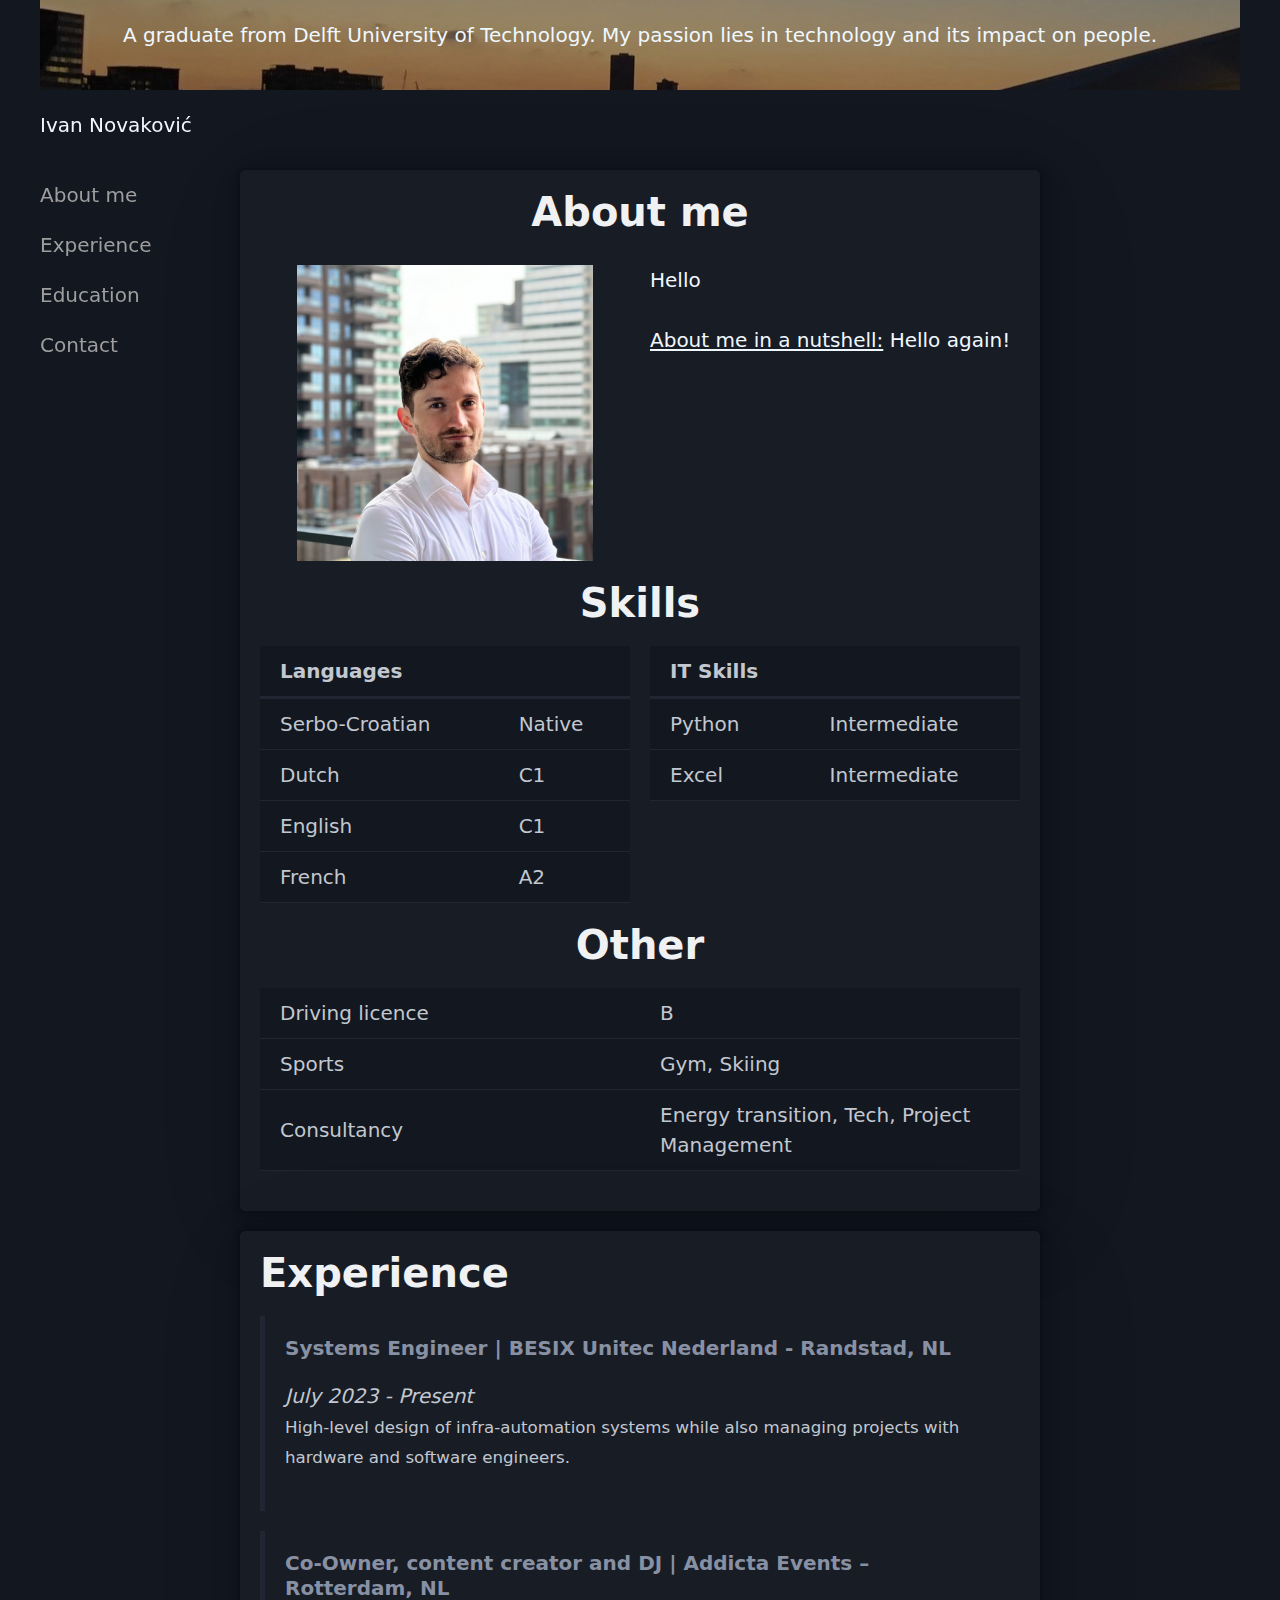
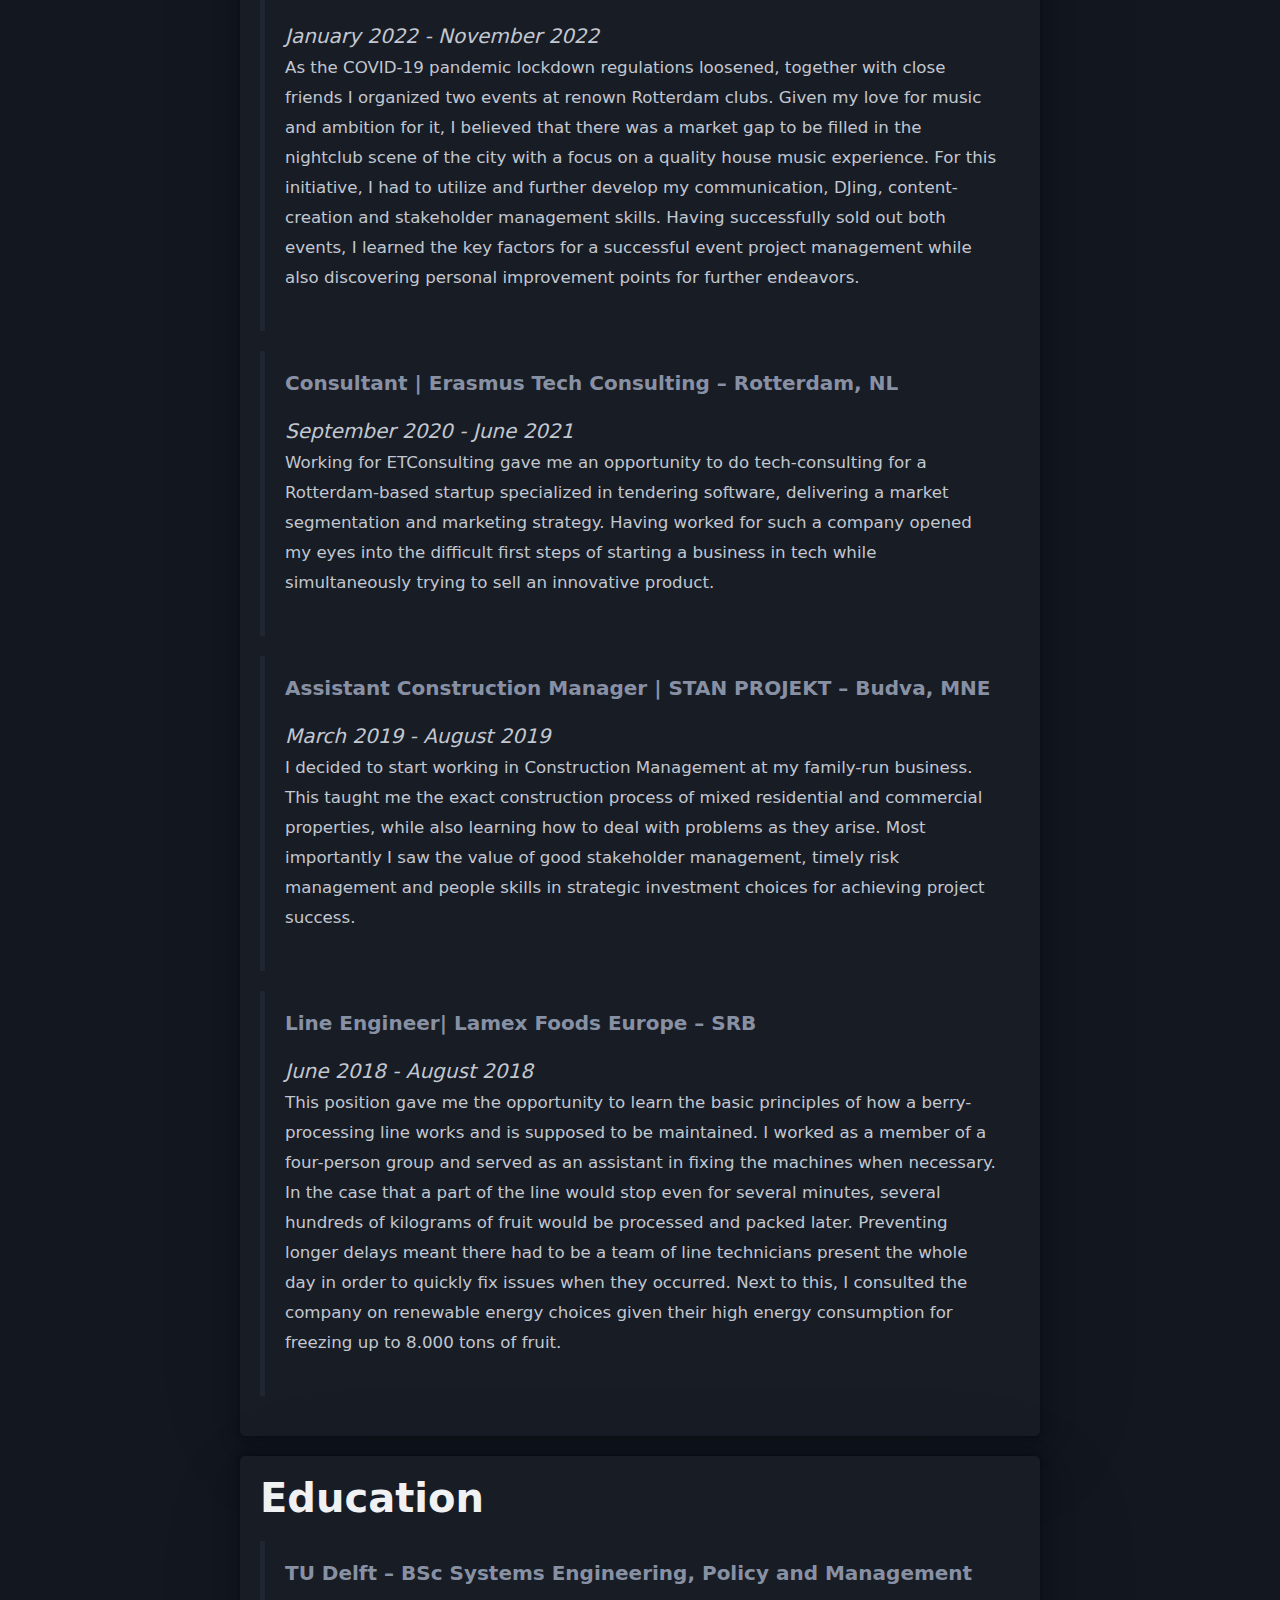
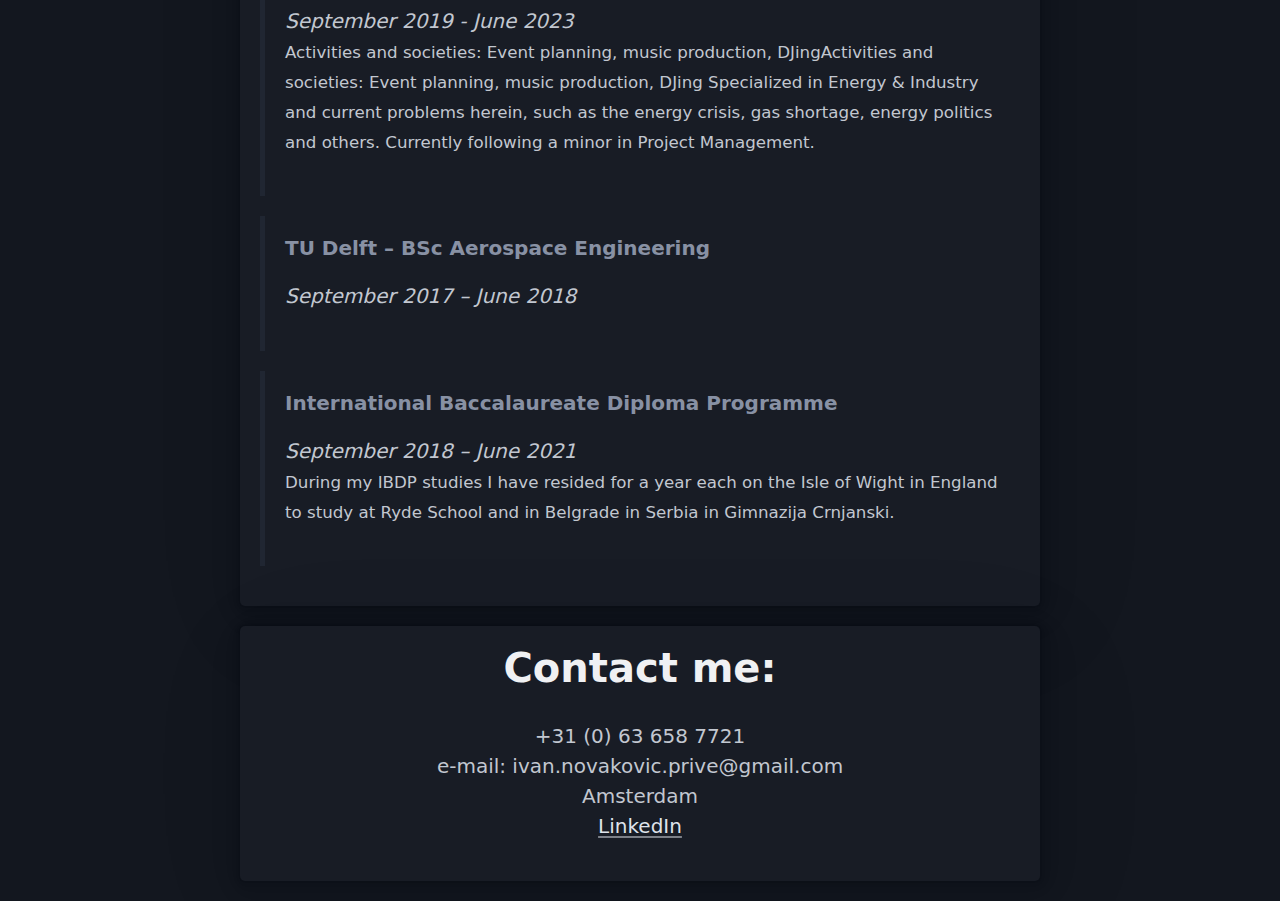
==== commit cbb44c3a: "new website layout" ====
--- a/NewPortfolio/pico-main/index.html
+++ b/NewPortfolio/pico-main/index.html
@@ -1,129 +1,264 @@
 <!doctype html>
-<html lang="en">
+<html lang="en" data-theme="dark">
 
 <head>
   <meta charset="utf-8">
   <meta name="viewport" content="width=device-width, initial-scale=1">
   <meta name="color-scheme" content="dark">
-  <link rel="stylesheet" href="css/pico.min.css">
-  <title>Hello world!</title>
+  <link rel="stylesheet" href="css/pico.grey.css">
+  <title>Ivan Novaković</title>
+
+  <style>
+        @media (max-width: 768px) {
+      .main-container {
+        padding-top: 60px;
+        flex-direction: column;
+      }
+
+      aside {
+        display: none;
+      }
+
+      main {
+        margin-left: auto;
+        margin-right: auto;
+        max-width: 100%;
+        padding: 20px;
+      }
+
+      header {
+        width: 100%;
+        left: 0;
+        transform: none;
+      }
+    }
+  </style>
 </head>
 
-
 <body>
-  <header style="position: fixed; top: 0; width: 100%" style="background-image: url(background.jpg); background-position-y: 65%">
-    <p style="text-align: center; color: aliceblue; outline-color: black;">A graduate from Delft University of
-      Technology. My passion lies in engineering and its impact on people.</p>
-  </header>
-  <aside style="position: fixed;">
-    <nav>
-      <ul>
-        <li><a href="#">Home</a></li>
-        <li><a href="#">Experience</a></li>
-        <li><a href="#">Contact</a></li>
-      </ul>
-    </nav>
-  </aside>
-  <main class="container has-table-of-contents page-nav">
-    <article style="margin-top: 0px;">
-      <div>
-        <hgroup style="text-align: center;">
-          <h1 href="#contact" id="contact">About me</h1>
-          <br>
+  <!-- Centered Container -->
+  <div style="max-width: 1200px; margin: 0 auto">
+
+    <!-- Fixed Navbar -->
+    <header style=" top: 0; width: 100%; max-width: 1200px; left: 50%; background-image: url(background.jpg); background-position-y: 65%; padding: 1rem 0; z-index: 1000;">
+      <p style="text-align: center; color: aliceblue;">A graduate from Delft University of Technology. My passion lies in
+        technology and its impact on people.</p>
+    </header>
+
+    <div style="display: flex; padding-top: 80px; align-content: center;">
+      <!-- Sidebar -->
+      <aside style="width: 200px; height: calc(100vh - 80px); z-index: 999; overflow-y: auto; overflow-x: hidden; position: fixed; top: 80px; left: 50%; transform: translateX(-600px);">
+        <nav style="padding-top: 20px;">
+          <ul>
+            <li><p style="color: aliceblue">Ivan Novaković</p></li>
+            <li><a href="#about">About me</a></li>
+            <li><a href="#experience">Experience</a></li>
+            <li><a href="#education">Education</a></li>
+            <li><a href="#contact">Contact</a></li>
+          </ul>
+        </nav>
+      </aside>
+
+      <!-- Main Content -->
+      <main style="flex-grow: 1; margin-left: auto; max-width: 800px; margin-right: auto;">
+        <article>
+          <hgroup style="text-align: center;">
+            <h1 href="#about" id="about">About me</h1>
+            <br>
+            <div class="grid">
+              <div><img src="profile.jpeg" alt="hi :)" style="max-width: 80%;"></div>
+              <div>
+                <p style="text-align: justify; color: aliceblue;">Hello
+                  <br><br>
+                  <u>About me in a nutshell:</u> Hello again!
+                </p>
+              </div>
+            </div>
+          </hgroup>
+
+          <h1 href="#skills" id="skills" style="text-align: center;">Skills</h1>
           <div class="grid">
-            <div><img src="profile.jpeg" alt="hi :)" style="max-width: 80%;"></div>
             <div>
-              <p style="text-align: justify; color: aliceblue;">Hello
-                <br><br>
-                <u>About me in a nutshell:</u> Hello again!
-              </p>
+              <table>
+                <thead>
+                  <tr>
+                    <th scope="col">Languages</th>
+                    <th scope="col"> </th> 
+                    <!-- Could put in "Proficiency" above -->
+                  </tr>
+                </thead>
+                <tbody>
+                  <tr>
+                    <th scope="row">Serbo-Croatian</th>
+                    <td>Native</td>
+                  </tr>
+                  <tr>
+                    <th scope="row">Dutch</th>
+                    <td>C1</td>
+                  </tr>
+                  <tr>
+                    <th scope="row">English</th>
+                    <td>C1</td>
+                  </tr>
+                  <tr>
+                    <th scope="row">French</th>
+                    <td>A2</td>
+                  </tr>
+                </tbody>
+              </table>
             </div>
-        </hgroup>
-        <h1 href="#skills" id="skills" style="text-align: center;">Skills</h1>
-        <div class="grid">
-          <div>
-            <table>
-              <thead data-theme="light">
-                <tr>
-                  <th scope="col">Languages</th>
-                  <th scope="col">Fluency</th>
-                </tr>
-              </thead>
-              <tbody>
-                <tr>
-                  <th scope="row">Serbo-Croatian</th>
-                  <td>Native</td>
-
-                </tr>
-                <tr>
-                  <th scope="row">Dutch</th>
-                  <td>C1</td>
-
-                </tr>
-                <tr>
-                  <th scope="row">English</th>
-                  <td>C1</td>
-
-                </tr>
-                <tr>
-                  <th scope="row">French</th>
-                  <td>A2</td>
-
-                </tr>
-              </tbody>
-              <tfoot>
-              </tfoot>
-            </table>
-
-          </div>
-          <table>
-            <thead data-theme="light">
-              <tr>
-                <th scope="col">IT Skills</th>
-                <th scope="col">Proficiency</th>
-              </tr>
-            </thead>
+            <div>
+              <table>
+                <thead data-theme>
+                  <tr>
+                    <th scope="col">IT Skills</th>
+                    <th scope="col"> </th>
+                    <!-- Could put in "Level" above -->
+                  </tr>
+                </thead>
+                <tbody>
+                  <tr>
+                    <th scope="row">Python</th>
+                    <td>Intermediate</td>
+                  </tr>
+                  <tr>
+                    <th scope="row">Excel</th>
+                    <td>Intermediate</td>
+                  </tr>
+                </tbody>
+              </table>
+            </div>
+          </div>
+
+          <h1 href="#skills" id="skills" style="text-align: center">Other</h1>
+          <table style="width: 100%;">
             <tbody>
               <tr>
-                <th scope="row">Python</th>
-                <td>Intermediate</td>
-
+                <th scope="row" style="text-align: left; width: 50%;">Driving licence</th>
+                <td style=" width: 50%;">B</td>
               </tr>
               <tr>
-                <th scope="row">Excel</th>
-                <td>Intermediate</td>
+                <th scope="row" style="text-align: left; width: 50%;">Sports</th>
+                <td style="width: 50%;">Gym, Skiing</td>
+              </tr>
+              <tr>
+                <th scope="row" style="text-align: left; width: 50%;">Consultancy</th>
+                <td style="width: 50%;">Energy transition, Tech, Project Management</td>
               </tr>
             </tbody>
-            <tfoot>
-            </tfoot>
           </table>
-
-        </div>
-
-        <h1 href="#skills" id="skills" style="text-align: center;">Other</h1>
-        <table>
-          <tbody>
-            <tr>
-              <th scope="row">Driving licence</th>
-              <td>B</td>
-
-            </tr>
-            <tr>
-              <th scope="row">Sports</th>
-              <td>Gym, Skiing</td>
-            </tr>
-            <tr>
-              <th scope="row">Consultancy</th>
-              <td>Energy transition, Tech, Project Management</td>
-            </tr>
-          </tbody>
-          <tfoot>
-          </tfoot>
-        </table>
-      </div>
-    </article>
-  </main>
+          
+        </article>
+
+        <article class="grid">
+          <div>
+            <h1 href="#experience" id="experience">Experience</h1>
+                <blockquote>
+                  <h6>Systems Engineer | BESIX Unitec Nederland - Randstad, NL</h6>
+                  <p><em>July 2023 - Present</em>
+                    <br><small>High-level design of infra-automation systems while also managing projects with hardware and
+                      software engineers.
+                    </small>
+                  </p>
+                </blockquote>
+                <blockquote>
+                  <h6>Co-Owner, content creator and DJ | Addicta Events – Rotterdam, NL</h6>
+                  <p><em>January 2022 - November 2022</em>
+                    <br><small>As the COVID-19 pandemic lockdown regulations loosened, together with close friends I
+                      organized two events at renown Rotterdam clubs. Given my love for music and ambition for it, I
+                      believed that there was a market gap to be filled in the nightclub scene of the city with a focus on a
+                      quality house music experience. For this initiative, I had to utilize and further develop my
+                      communication, DJing, content-creation and stakeholder management skills. Having successfully sold out
+                      both events, I learned the key factors for a successful event project management while also
+                      discovering personal improvement points for further endeavors.
+                    </small>
+                  </p>
+                </blockquote>
+    
+                <blockquote>
+                  <h6> Consultant | Erasmus Tech Consulting – Rotterdam, NL</h6>
+                  <p><em>September 2020 - June 2021</em>
+                    <br><small>Working for ETConsulting gave me an opportunity to do tech-consulting for a Rotterdam-based
+                      startup specialized in tendering software, delivering a market segmentation and marketing strategy.
+                      Having worked for such a company opened my eyes into the difficult first steps of starting a business
+                      in tech while simultaneously trying to sell an innovative product.</small>
+                  </p>
+                </blockquote>
+    
+                <blockquote>
+                  <h6>Assistant Construction Manager | STAN PROJEKT – Budva, MNE </h6>
+                  <p><em>March 2019 - August 2019</em>
+                    <br><small>I decided to start working in Construction Management at my family-run business. This taught
+                      me the exact construction process of mixed residential and commercial properties, while also learning
+                      how to deal with problems as they arise. Most importantly I saw the value of good stakeholder
+                      management, timely risk management and people skills in strategic investment choices for achieving
+                      project success.</small>
+                  </p>
+                </blockquote>
+    
+                <blockquote>
+                  <h6>Line Engineer| Lamex Foods Europe – SRB</h6>
+                  <p><em>June 2018 - August 2018</em>
+                    <br><small>This position gave me the opportunity to learn the basic principles of how a berry-processing
+                      line works and is supposed to be maintained. I worked as a member of a four-person group and served as
+                      an assistant in fixing the machines when necessary. In the case that a part of the line would stop
+                      even for several minutes, several hundreds of kilograms of fruit would be processed and packed later.
+                      Preventing longer delays meant there had to be a team of line technicians present the whole day in
+                      order to quickly fix issues when they occurred. Next to this, I consulted the company on renewable
+                      energy choices given their high energy consumption for freezing up to 8.000 tons of fruit.</small>
+                  </p>
+                </blockquote>
+    
+    
+          </div>
+        </article>
+        <article class="grid">
+          <div>
+            <h1 href="#education" id="education">Education</h1>
+            <blockquote>
+              <h6>TU Delft – BSc Systems Engineering, Policy and Management</h6>
+              <p><em>September 2019 - June 2023</em>
+                <br><small>Activities and societies: Event planning, music production, DJingActivities and societies: Event
+                  planning, music production, DJing
+                  Specialized in Energy & Industry and current problems herein, such as the energy crisis, gas shortage,
+                  energy politics and others. Currently following a minor in Project Management.</small>
+              </p>
+            </blockquote>
+            <blockquote>
+              <h6>TU Delft – BSc Aerospace Engineering</h6>
+              <p><em>September 2017 – June 2018</em>
+                <br><small></small>
+              </p>
+            </blockquote>
+            <blockquote>
+              <h6>International Baccalaureate Diploma Programme</h6>
+              <p><em>September 2018 – June 2021</em>
+                <br><small>During my IBDP studies I have resided for a year each on the Isle of Wight in England to study at
+                  Ryde School and in Belgrade in Serbia in Gimnazija Crnjanski.</small>
+              </p>
+            </blockquote>
+          </div>
+        </article>
+
+        <article class="grid">
+          <div>
+            <hgroup style="text-align: center;">
+              <h1 href="#contact" id="contact">Contact me:</h1>
+              <br>
+              <p>+31 (0) 63 658 7721
+                <br>e-mail: ivan.novakovic.prive@gmail.com
+                <br>Amsterdam
+              <section>
+                <a href="https://www.linkedin.com/in/ivan-novakovic-25735b120/" target=”_blank”
+                  class="contrast">LinkedIn</a>
+              </section>
+    
+            </hgroup>
+          </div>
+        </article>
+      </main>
+    </div>
+  </div>
 </body>
 
-
-</html>+</html>
--- a/NewPortfolio/pico-main/css/pico.grey.css
+++ b/NewPortfolio/pico-main/css/pico.grey.css
@@ -0,0 +1,2802 @@
+@charset "UTF-8";
+/*!
+ * Pico CSS ✨ v2.0.6 (https://picocss.com)
+ * Copyright 2019-2024 - Licensed under MIT
+ */
+/**
+ * Styles
+ */
+:root {
+  --pico-font-family-emoji: "Apple Color Emoji", "Segoe UI Emoji", "Segoe UI Symbol", "Noto Color Emoji";
+  --pico-font-family-sans-serif: system-ui, "Segoe UI", Roboto, Oxygen, Ubuntu, Cantarell, Helvetica, Arial, "Helvetica Neue", sans-serif, var(--pico-font-family-emoji);
+  --pico-font-family-monospace: ui-monospace, SFMono-Regular, "SF Mono", Menlo, Consolas, "Liberation Mono", monospace, var(--pico-font-family-emoji);
+  --pico-font-family: var(--pico-font-family-sans-serif);
+  --pico-line-height: 1.5;
+  --pico-font-weight: 400;
+  --pico-font-size: 100%;
+  --pico-text-underline-offset: 0.1rem;
+  --pico-border-radius: 0.25rem;
+  --pico-border-width: 0.0625rem;
+  --pico-outline-width: 0.125rem;
+  --pico-transition: 0.2s ease-in-out;
+  --pico-spacing: 1rem;
+  --pico-typography-spacing-vertical: 1rem;
+  --pico-block-spacing-vertical: var(--pico-spacing);
+  --pico-block-spacing-horizontal: var(--pico-spacing);
+  --pico-grid-column-gap: var(--pico-spacing);
+  --pico-grid-row-gap: var(--pico-spacing);
+  --pico-form-element-spacing-vertical: 0.75rem;
+  --pico-form-element-spacing-horizontal: 1rem;
+  --pico-group-box-shadow: 0 0 0 rgba(0, 0, 0, 0);
+  --pico-group-box-shadow-focus-with-button: 0 0 0 var(--pico-outline-width) var(--pico-primary-focus);
+  --pico-group-box-shadow-focus-with-input: 0 0 0 0.0625rem var(--pico-form-element-border-color);
+  --pico-modal-overlay-backdrop-filter: blur(0.375rem);
+  --pico-nav-element-spacing-vertical: 1rem;
+  --pico-nav-element-spacing-horizontal: 0.5rem;
+  --pico-nav-link-spacing-vertical: 0.5rem;
+  --pico-nav-link-spacing-horizontal: 0.5rem;
+  --pico-nav-breadcrumb-divider: ">";
+  --pico-icon-checkbox: url("data:image/svg+xml,%3Csvg xmlns='http://www.w3.org/2000/svg' width='24' height='24' viewBox='0 0 24 24' fill='none' stroke='rgb(255, 255, 255)' stroke-width='4' stroke-linecap='round' stroke-linejoin='round'%3E%3Cpolyline points='20 6 9 17 4 12'%3E%3C/polyline%3E%3C/svg%3E");
+  --pico-icon-minus: url("data:image/svg+xml,%3Csvg xmlns='http://www.w3.org/2000/svg' width='24' height='24' viewBox='0 0 24 24' fill='none' stroke='rgb(255, 255, 255)' stroke-width='4' stroke-linecap='round' stroke-linejoin='round'%3E%3Cline x1='5' y1='12' x2='19' y2='12'%3E%3C/line%3E%3C/svg%3E");
+  --pico-icon-chevron: url("data:image/svg+xml,%3Csvg xmlns='http://www.w3.org/2000/svg' width='24' height='24' viewBox='0 0 24 24' fill='none' stroke='rgb(136, 145, 164)' stroke-width='2' stroke-linecap='round' stroke-linejoin='round'%3E%3Cpolyline points='6 9 12 15 18 9'%3E%3C/polyline%3E%3C/svg%3E");
+  --pico-icon-date: url("data:image/svg+xml,%3Csvg xmlns='http://www.w3.org/2000/svg' width='24' height='24' viewBox='0 0 24 24' fill='none' stroke='rgb(136, 145, 164)' stroke-width='2' stroke-linecap='round' stroke-linejoin='round'%3E%3Crect x='3' y='4' width='18' height='18' rx='2' ry='2'%3E%3C/rect%3E%3Cline x1='16' y1='2' x2='16' y2='6'%3E%3C/line%3E%3Cline x1='8' y1='2' x2='8' y2='6'%3E%3C/line%3E%3Cline x1='3' y1='10' x2='21' y2='10'%3E%3C/line%3E%3C/svg%3E");
+  --pico-icon-time: url("data:image/svg+xml,%3Csvg xmlns='http://www.w3.org/2000/svg' width='24' height='24' viewBox='0 0 24 24' fill='none' stroke='rgb(136, 145, 164)' stroke-width='2' stroke-linecap='round' stroke-linejoin='round'%3E%3Ccircle cx='12' cy='12' r='10'%3E%3C/circle%3E%3Cpolyline points='12 6 12 12 16 14'%3E%3C/polyline%3E%3C/svg%3E");
+  --pico-icon-search: url("data:image/svg+xml,%3Csvg xmlns='http://www.w3.org/2000/svg' width='24' height='24' viewBox='0 0 24 24' fill='none' stroke='rgb(136, 145, 164)' stroke-width='1.5' stroke-linecap='round' stroke-linejoin='round'%3E%3Ccircle cx='11' cy='11' r='8'%3E%3C/circle%3E%3Cline x1='21' y1='21' x2='16.65' y2='16.65'%3E%3C/line%3E%3C/svg%3E");
+  --pico-icon-close: url("data:image/svg+xml,%3Csvg xmlns='http://www.w3.org/2000/svg' width='24' height='24' viewBox='0 0 24 24' fill='none' stroke='rgb(136, 145, 164)' stroke-width='3' stroke-linecap='round' stroke-linejoin='round'%3E%3Cline x1='18' y1='6' x2='6' y2='18'%3E%3C/line%3E%3Cline x1='6' y1='6' x2='18' y2='18'%3E%3C/line%3E%3C/svg%3E");
+  --pico-icon-loading: url("data:image/svg+xml,%3Csvg fill='none' height='24' width='24' viewBox='0 0 24 24' xmlns='http://www.w3.org/2000/svg' %3E%3Cstyle%3E g %7B animation: rotate 2s linear infinite; transform-origin: center center; %7D circle %7B stroke-dasharray: 75,100; stroke-dashoffset: -5; animation: dash 1.5s ease-in-out infinite; stroke-linecap: round; %7D @keyframes rotate %7B 0%25 %7B transform: rotate(0deg); %7D 100%25 %7B transform: rotate(360deg); %7D %7D @keyframes dash %7B 0%25 %7B stroke-dasharray: 1,100; stroke-dashoffset: 0; %7D 50%25 %7B stroke-dasharray: 44.5,100; stroke-dashoffset: -17.5; %7D 100%25 %7B stroke-dasharray: 44.5,100; stroke-dashoffset: -62; %7D %7D %3C/style%3E%3Cg%3E%3Ccircle cx='12' cy='12' r='10' fill='none' stroke='rgb(136, 145, 164)' stroke-width='4' /%3E%3C/g%3E%3C/svg%3E");
+}
+@media (min-width: 576px) {
+  :root {
+    --pico-font-size: 106.25%;
+  }
+}
+@media (min-width: 768px) {
+  :root {
+    --pico-font-size: 112.5%;
+  }
+}
+@media (min-width: 1024px) {
+  :root {
+    --pico-font-size: 118.75%;
+  }
+}
+@media (min-width: 1280px) {
+  :root {
+    --pico-font-size: 125%;
+  }
+}
+@media (min-width: 1536px) {
+  :root {
+    --pico-font-size: 131.25%;
+  }
+}
+
+a {
+  --pico-text-decoration: underline;
+}
+a.secondary, a.contrast {
+  --pico-text-decoration: underline;
+}
+
+small {
+  --pico-font-size: 0.875em;
+}
+
+h1,
+h2,
+h3,
+h4,
+h5,
+h6 {
+  --pico-font-weight: 700;
+}
+
+h1 {
+  --pico-font-size: 2rem;
+  --pico-line-height: 1.125;
+  --pico-typography-spacing-top: 3rem;
+}
+
+h2 {
+  --pico-font-size: 1.75rem;
+  --pico-line-height: 1.15;
+  --pico-typography-spacing-top: 2.625rem;
+}
+
+h3 {
+  --pico-font-size: 1.5rem;
+  --pico-line-height: 1.175;
+  --pico-typography-spacing-top: 2.25rem;
+}
+
+h4 {
+  --pico-font-size: 1.25rem;
+  --pico-line-height: 1.2;
+  --pico-typography-spacing-top: 1.874rem;
+}
+
+h5 {
+  --pico-font-size: 1.125rem;
+  --pico-line-height: 1.225;
+  --pico-typography-spacing-top: 1.6875rem;
+}
+
+h6 {
+  --pico-font-size: 1rem;
+  --pico-line-height: 1.25;
+  --pico-typography-spacing-top: 1.5rem;
+}
+
+thead th,
+thead td,
+tfoot th,
+tfoot td {
+  --pico-font-weight: 600;
+  --pico-border-width: 0.1875rem;
+}
+
+pre,
+code,
+kbd,
+samp {
+  --pico-font-family: var(--pico-font-family-monospace);
+}
+
+kbd {
+  --pico-font-weight: bolder;
+}
+
+input:not([type=submit],
+[type=button],
+[type=reset],
+[type=checkbox],
+[type=radio],
+[type=file]),
+:where(select, textarea) {
+  --pico-outline-width: 0.0625rem;
+}
+
+[type=search] {
+  --pico-border-radius: 5rem;
+}
+
+[type=checkbox],
+[type=radio] {
+  --pico-border-width: 0.125rem;
+}
+
+[type=checkbox][role=switch] {
+  --pico-border-width: 0.1875rem;
+}
+
+details.dropdown summary:not([role=button]) {
+  --pico-outline-width: 0.0625rem;
+}
+
+nav details.dropdown summary:focus-visible {
+  --pico-outline-width: 0.125rem;
+}
+
+[role=search] {
+  --pico-border-radius: 5rem;
+}
+
+[role=search]:has(button.secondary:focus,
+[type=submit].secondary:focus,
+[type=button].secondary:focus,
+[role=button].secondary:focus),
+[role=group]:has(button.secondary:focus,
+[type=submit].secondary:focus,
+[type=button].secondary:focus,
+[role=button].secondary:focus) {
+  --pico-group-box-shadow-focus-with-button: 0 0 0 var(--pico-outline-width) var(--pico-secondary-focus);
+}
+[role=search]:has(button.contrast:focus,
+[type=submit].contrast:focus,
+[type=button].contrast:focus,
+[role=button].contrast:focus),
+[role=group]:has(button.contrast:focus,
+[type=submit].contrast:focus,
+[type=button].contrast:focus,
+[role=button].contrast:focus) {
+  --pico-group-box-shadow-focus-with-button: 0 0 0 var(--pico-outline-width) var(--pico-contrast-focus);
+}
+[role=search] button,
+[role=search] [type=submit],
+[role=search] [type=button],
+[role=search] [role=button],
+[role=group] button,
+[role=group] [type=submit],
+[role=group] [type=button],
+[role=group] [role=button] {
+  --pico-form-element-spacing-horizontal: 2rem;
+}
+
+details summary[role=button]:not(.outline)::after {
+  filter: brightness(0) invert(1);
+}
+
+[aria-busy=true]:not(input, select, textarea):is(button, [type=submit], [type=button], [type=reset], [role=button]):not(.outline)::before {
+  filter: brightness(0) invert(0);
+}
+
+/**
+ * Color schemes
+ */
+[data-theme=light],
+:root:not([data-theme=dark]) {
+  --pico-background-color: #fff;
+  --pico-color: #373c44;
+  --pico-text-selection-color: rgba(145, 145, 145, 0.25);
+  --pico-muted-color: #646b79;
+  --pico-muted-border-color: #e7eaf0;
+  --pico-primary: #6a6a6a;
+  --pico-primary-background: #ababab;
+  --pico-primary-border: var(--pico-primary-background);
+  --pico-primary-underline: rgba(106, 106, 106, 0.5);
+  --pico-primary-hover: #525252;
+  --pico-primary-hover-background: #9e9e9e;
+  --pico-primary-hover-border: var(--pico-primary-hover-background);
+  --pico-primary-hover-underline: var(--pico-primary-hover);
+  --pico-primary-focus: rgba(145, 145, 145, 0.5);
+  --pico-primary-inverse: #000;
+  --pico-secondary: #5d6b89;
+  --pico-secondary-background: #525f7a;
+  --pico-secondary-border: var(--pico-secondary-background);
+  --pico-secondary-underline: rgba(93, 107, 137, 0.5);
+  --pico-secondary-hover: #48536b;
+  --pico-secondary-hover-background: #48536b;
+  --pico-secondary-hover-border: var(--pico-secondary-hover-background);
+  --pico-secondary-hover-underline: var(--pico-secondary-hover);
+  --pico-secondary-focus: rgba(93, 107, 137, 0.25);
+  --pico-secondary-inverse: #fff;
+  --pico-contrast: #181c25;
+  --pico-contrast-background: #181c25;
+  --pico-contrast-border: var(--pico-contrast-background);
+  --pico-contrast-underline: rgba(24, 28, 37, 0.5);
+  --pico-contrast-hover: #000;
+  --pico-contrast-hover-background: #000;
+  --pico-contrast-hover-border: var(--pico-contrast-hover-background);
+  --pico-contrast-hover-underline: var(--pico-secondary-hover);
+  --pico-contrast-focus: rgba(93, 107, 137, 0.25);
+  --pico-contrast-inverse: #fff;
+  --pico-box-shadow: 0.0145rem 0.029rem 0.174rem rgba(129, 145, 181, 0.01698), 0.0335rem 0.067rem 0.402rem rgba(129, 145, 181, 0.024), 0.0625rem 0.125rem 0.75rem rgba(129, 145, 181, 0.03), 0.1125rem 0.225rem 1.35rem rgba(129, 145, 181, 0.036), 0.2085rem 0.417rem 2.502rem rgba(129, 145, 181, 0.04302), 0.5rem 1rem 6rem rgba(129, 145, 181, 0.06), 0 0 0 0.0625rem rgba(129, 145, 181, 0.015);
+  --pico-h1-color: #2d3138;
+  --pico-h2-color: #373c44;
+  --pico-h3-color: #424751;
+  --pico-h4-color: #4d535e;
+  --pico-h5-color: #5c6370;
+  --pico-h6-color: #646b79;
+  --pico-mark-background-color: #fde7c0;
+  --pico-mark-color: #0f1114;
+  --pico-ins-color: #1d6a54;
+  --pico-del-color: #883935;
+  --pico-blockquote-border-color: var(--pico-muted-border-color);
+  --pico-blockquote-footer-color: var(--pico-muted-color);
+  --pico-button-box-shadow: 0 0 0 rgba(0, 0, 0, 0);
+  --pico-button-hover-box-shadow: 0 0 0 rgba(0, 0, 0, 0);
+  --pico-table-border-color: var(--pico-muted-border-color);
+  --pico-table-row-stripped-background-color: rgba(111, 120, 135, 0.0375);
+  --pico-code-background-color: #f3f5f7;
+  --pico-code-color: #646b79;
+  --pico-code-kbd-background-color: var(--pico-color);
+  --pico-code-kbd-color: var(--pico-background-color);
+  --pico-form-element-background-color: #fbfcfc;
+  --pico-form-element-selected-background-color: #dfe3eb;
+  --pico-form-element-border-color: #cfd5e2;
+  --pico-form-element-color: #23262c;
+  --pico-form-element-placeholder-color: var(--pico-muted-color);
+  --pico-form-element-active-background-color: #fff;
+  --pico-form-element-active-border-color: var(--pico-primary-border);
+  --pico-form-element-focus-color: var(--pico-primary-border);
+  --pico-form-element-disabled-opacity: 0.5;
+  --pico-form-element-invalid-border-color: #b86a6b;
+  --pico-form-element-invalid-active-border-color: #c84f48;
+  --pico-form-element-invalid-focus-color: var(--pico-form-element-invalid-active-border-color);
+  --pico-form-element-valid-border-color: #4c9b8a;
+  --pico-form-element-valid-active-border-color: #279977;
+  --pico-form-element-valid-focus-color: var(--pico-form-element-valid-active-border-color);
+  --pico-switch-background-color: #bfc7d9;
+  --pico-switch-checked-background-color: var(--pico-primary-background);
+  --pico-switch-color: #fff;
+  --pico-switch-thumb-box-shadow: 0 0 0.5rem rgba(0, 0, 0, 0.25);
+  --pico-range-border-color: #dfe3eb;
+  --pico-range-active-border-color: #bfc7d9;
+  --pico-range-thumb-border-color: var(--pico-background-color);
+  --pico-range-thumb-color: var(--pico-secondary-background);
+  --pico-range-thumb-active-color: var(--pico-primary-background);
+  --pico-accordion-border-color: var(--pico-muted-border-color);
+  --pico-accordion-active-summary-color: var(--pico-primary-hover);
+  --pico-accordion-close-summary-color: var(--pico-color);
+  --pico-accordion-open-summary-color: var(--pico-muted-color);
+  --pico-card-background-color: var(--pico-background-color);
+  --pico-card-border-color: var(--pico-muted-border-color);
+  --pico-card-box-shadow: var(--pico-box-shadow);
+  --pico-card-sectioning-background-color: #fbfcfc;
+  --pico-dropdown-background-color: #fff;
+  --pico-dropdown-border-color: #eff1f4;
+  --pico-dropdown-box-shadow: var(--pico-box-shadow);
+  --pico-dropdown-color: var(--pico-color);
+  --pico-dropdown-hover-background-color: #eff1f4;
+  --pico-loading-spinner-opacity: 0.5;
+  --pico-modal-overlay-background-color: rgba(232, 234, 237, 0.75);
+  --pico-progress-background-color: #dfe3eb;
+  --pico-progress-color: var(--pico-primary-background);
+  --pico-tooltip-background-color: var(--pico-contrast-background);
+  --pico-tooltip-color: var(--pico-contrast-inverse);
+  --pico-icon-valid: url("data:image/svg+xml,%3Csvg xmlns='http://www.w3.org/2000/svg' width='24' height='24' viewBox='0 0 24 24' fill='none' stroke='rgb(76, 155, 138)' stroke-width='2' stroke-linecap='round' stroke-linejoin='round'%3E%3Cpolyline points='20 6 9 17 4 12'%3E%3C/polyline%3E%3C/svg%3E");
+  --pico-icon-invalid: url("data:image/svg+xml,%3Csvg xmlns='http://www.w3.org/2000/svg' width='24' height='24' viewBox='0 0 24 24' fill='none' stroke='rgb(200, 79, 72)' stroke-width='2' stroke-linecap='round' stroke-linejoin='round'%3E%3Ccircle cx='12' cy='12' r='10'%3E%3C/circle%3E%3Cline x1='12' y1='8' x2='12' y2='12'%3E%3C/line%3E%3Cline x1='12' y1='16' x2='12.01' y2='16'%3E%3C/line%3E%3C/svg%3E");
+  color-scheme: light;
+}
+[data-theme=light] input:is([type=submit],
+[type=button],
+[type=reset],
+[type=checkbox],
+[type=radio],
+[type=file]),
+:root:not([data-theme=dark]) input:is([type=submit],
+[type=button],
+[type=reset],
+[type=checkbox],
+[type=radio],
+[type=file]) {
+  --pico-form-element-focus-color: var(--pico-primary-focus);
+}
+
+@media only screen and (prefers-color-scheme: dark) {
+  :root:not([data-theme]) {
+    --pico-background-color: #13171f;
+    --pico-color: #c2c7d0;
+    --pico-text-selection-color: rgba(158, 158, 158, 0.1875);
+    --pico-muted-color: #7b8495;
+    --pico-muted-border-color: #202632;
+    --pico-primary: #9e9e9e;
+    --pico-primary-background: #ababab;
+    --pico-primary-border: var(--pico-primary-background);
+    --pico-primary-underline: rgba(158, 158, 158, 0.5);
+    --pico-primary-hover: #b9b9b9;
+    --pico-primary-hover-background: #b9b9b9;
+    --pico-primary-hover-border: var(--pico-primary-hover-background);
+    --pico-primary-hover-underline: var(--pico-primary-hover);
+    --pico-primary-focus: rgba(158, 158, 158, 0.375);
+    --pico-primary-inverse: #000;
+    --pico-secondary: #969eaf;
+    --pico-secondary-background: #525f7a;
+    --pico-secondary-border: var(--pico-secondary-background);
+    --pico-secondary-underline: rgba(150, 158, 175, 0.5);
+    --pico-secondary-hover: #b3b9c5;
+    --pico-secondary-hover-background: #5d6b89;
+    --pico-secondary-hover-border: var(--pico-secondary-hover-background);
+    --pico-secondary-hover-underline: var(--pico-secondary-hover);
+    --pico-secondary-focus: rgba(144, 158, 190, 0.25);
+    --pico-secondary-inverse: #fff;
+    --pico-contrast: #dfe3eb;
+    --pico-contrast-background: #eff1f4;
+    --pico-contrast-border: var(--pico-contrast-background);
+    --pico-contrast-underline: rgba(223, 227, 235, 0.5);
+    --pico-contrast-hover: #fff;
+    --pico-contrast-hover-background: #fff;
+    --pico-contrast-hover-border: var(--pico-contrast-hover-background);
+    --pico-contrast-hover-underline: var(--pico-contrast-hover);
+    --pico-contrast-focus: rgba(207, 213, 226, 0.25);
+    --pico-contrast-inverse: #000;
+    --pico-box-shadow: 0.0145rem 0.029rem 0.174rem rgba(7, 9, 12, 0.01698), 0.0335rem 0.067rem 0.402rem rgba(7, 9, 12, 0.024), 0.0625rem 0.125rem 0.75rem rgba(7, 9, 12, 0.03), 0.1125rem 0.225rem 1.35rem rgba(7, 9, 12, 0.036), 0.2085rem 0.417rem 2.502rem rgba(7, 9, 12, 0.04302), 0.5rem 1rem 6rem rgba(7, 9, 12, 0.06), 0 0 0 0.0625rem rgba(7, 9, 12, 0.015);
+    --pico-h1-color: #f0f1f3;
+    --pico-h2-color: #e0e3e7;
+    --pico-h3-color: #c2c7d0;
+    --pico-h4-color: #b3b9c5;
+    --pico-h5-color: #a4acba;
+    --pico-h6-color: #8891a4;
+    --pico-mark-background-color: #014063;
+    --pico-mark-color: #fff;
+    --pico-ins-color: #62af9a;
+    --pico-del-color: #ce7e7b;
+    --pico-blockquote-border-color: var(--pico-muted-border-color);
+    --pico-blockquote-footer-color: var(--pico-muted-color);
+    --pico-button-box-shadow: 0 0 0 rgba(0, 0, 0, 0);
+    --pico-button-hover-box-shadow: 0 0 0 rgba(0, 0, 0, 0);
+    --pico-table-border-color: var(--pico-muted-border-color);
+    --pico-table-row-stripped-background-color: rgba(111, 120, 135, 0.0375);
+    --pico-code-background-color: #1a1f28;
+    --pico-code-color: #8891a4;
+    --pico-code-kbd-background-color: var(--pico-color);
+    --pico-code-kbd-color: var(--pico-background-color);
+    --pico-form-element-background-color: #1c212c;
+    --pico-form-element-selected-background-color: #2a3140;
+    --pico-form-element-border-color: #2a3140;
+    --pico-form-element-color: #e0e3e7;
+    --pico-form-element-placeholder-color: #8891a4;
+    --pico-form-element-active-background-color: #1a1f28;
+    --pico-form-element-active-border-color: var(--pico-primary-border);
+    --pico-form-element-focus-color: var(--pico-primary-border);
+    --pico-form-element-disabled-opacity: 0.5;
+    --pico-form-element-invalid-border-color: #964a50;
+    --pico-form-element-invalid-active-border-color: #b7403b;
+    --pico-form-element-invalid-focus-color: var(--pico-form-element-invalid-active-border-color);
+    --pico-form-element-valid-border-color: #2a7b6f;
+    --pico-form-element-valid-active-border-color: #16896a;
+    --pico-form-element-valid-focus-color: var(--pico-form-element-valid-active-border-color);
+    --pico-switch-background-color: #333c4e;
+    --pico-switch-checked-background-color: var(--pico-primary-background);
+    --pico-switch-color: #fff;
+    --pico-switch-thumb-box-shadow: 0 0 0.5rem rgba(0, 0, 0, 0.25);
+    --pico-range-border-color: #202632;
+    --pico-range-active-border-color: #2a3140;
+    --pico-range-thumb-border-color: var(--pico-background-color);
+    --pico-range-thumb-color: var(--pico-secondary-background);
+    --pico-range-thumb-active-color: var(--pico-primary-background);
+    --pico-accordion-border-color: var(--pico-muted-border-color);
+    --pico-accordion-active-summary-color: var(--pico-primary-hover);
+    --pico-accordion-close-summary-color: var(--pico-color);
+    --pico-accordion-open-summary-color: var(--pico-muted-color);
+    --pico-card-background-color: #181c25;
+    --pico-card-border-color: var(--pico-card-background-color);
+    --pico-card-box-shadow: var(--pico-box-shadow);
+    --pico-card-sectioning-background-color: #1a1f28;
+    --pico-dropdown-background-color: #181c25;
+    --pico-dropdown-border-color: #202632;
+    --pico-dropdown-box-shadow: var(--pico-box-shadow);
+    --pico-dropdown-color: var(--pico-color);
+    --pico-dropdown-hover-background-color: #202632;
+    --pico-loading-spinner-opacity: 0.5;
+    --pico-modal-overlay-background-color: rgba(8, 9, 10, 0.75);
+    --pico-progress-background-color: #202632;
+    --pico-progress-color: var(--pico-primary-background);
+    --pico-tooltip-background-color: var(--pico-contrast-background);
+    --pico-tooltip-color: var(--pico-contrast-inverse);
+    --pico-icon-valid: url("data:image/svg+xml,%3Csvg xmlns='http://www.w3.org/2000/svg' width='24' height='24' viewBox='0 0 24 24' fill='none' stroke='rgb(42, 123, 111)' stroke-width='2' stroke-linecap='round' stroke-linejoin='round'%3E%3Cpolyline points='20 6 9 17 4 12'%3E%3C/polyline%3E%3C/svg%3E");
+    --pico-icon-invalid: url("data:image/svg+xml,%3Csvg xmlns='http://www.w3.org/2000/svg' width='24' height='24' viewBox='0 0 24 24' fill='none' stroke='rgb(150, 74, 80)' stroke-width='2' stroke-linecap='round' stroke-linejoin='round'%3E%3Ccircle cx='12' cy='12' r='10'%3E%3C/circle%3E%3Cline x1='12' y1='8' x2='12' y2='12'%3E%3C/line%3E%3Cline x1='12' y1='16' x2='12.01' y2='16'%3E%3C/line%3E%3C/svg%3E");
+    color-scheme: dark;
+  }
+  :root:not([data-theme]) input:is([type=submit],
+  [type=button],
+  [type=reset],
+  [type=checkbox],
+  [type=radio],
+  [type=file]) {
+    --pico-form-element-focus-color: var(--pico-primary-focus);
+  }
+  :root:not([data-theme]) details summary[role=button].contrast:not(.outline)::after {
+    filter: brightness(0);
+  }
+  :root:not([data-theme]) [aria-busy=true]:not(input, select, textarea).contrast:is(button,
+  [type=submit],
+  [type=button],
+  [type=reset],
+  [role=button]):not(.outline)::before {
+    filter: brightness(0);
+  }
+}
+[data-theme=dark] {
+  --pico-background-color: #13171f;
+  --pico-color: #c2c7d0;
+  --pico-text-selection-color: rgba(158, 158, 158, 0.1875);
+  --pico-muted-color: #7b8495;
+  --pico-muted-border-color: #202632;
+  --pico-primary: #9e9e9e;
+  --pico-primary-background: #ababab;
+  --pico-primary-border: var(--pico-primary-background);
+  --pico-primary-underline: rgba(158, 158, 158, 0.5);
+  --pico-primary-hover: #b9b9b9;
+  --pico-primary-hover-background: #b9b9b9;
+  --pico-primary-hover-border: var(--pico-primary-hover-background);
+  --pico-primary-hover-underline: var(--pico-primary-hover);
+  --pico-primary-focus: rgba(158, 158, 158, 0.375);
+  --pico-primary-inverse: #000;
+  --pico-secondary: #969eaf;
+  --pico-secondary-background: #525f7a;
+  --pico-secondary-border: var(--pico-secondary-background);
+  --pico-secondary-underline: rgba(150, 158, 175, 0.5);
+  --pico-secondary-hover: #b3b9c5;
+  --pico-secondary-hover-background: #5d6b89;
+  --pico-secondary-hover-border: var(--pico-secondary-hover-background);
+  --pico-secondary-hover-underline: var(--pico-secondary-hover);
+  --pico-secondary-focus: rgba(144, 158, 190, 0.25);
+  --pico-secondary-inverse: #fff;
+  --pico-contrast: #dfe3eb;
+  --pico-contrast-background: #eff1f4;
+  --pico-contrast-border: var(--pico-contrast-background);
+  --pico-contrast-underline: rgba(223, 227, 235, 0.5);
+  --pico-contrast-hover: #fff;
+  --pico-contrast-hover-background: #fff;
+  --pico-contrast-hover-border: var(--pico-contrast-hover-background);
+  --pico-contrast-hover-underline: var(--pico-contrast-hover);
+  --pico-contrast-focus: rgba(207, 213, 226, 0.25);
+  --pico-contrast-inverse: #000;
+  --pico-box-shadow: 0.0145rem 0.029rem 0.174rem rgba(7, 9, 12, 0.01698), 0.0335rem 0.067rem 0.402rem rgba(7, 9, 12, 0.024), 0.0625rem 0.125rem 0.75rem rgba(7, 9, 12, 0.03), 0.1125rem 0.225rem 1.35rem rgba(7, 9, 12, 0.036), 0.2085rem 0.417rem 2.502rem rgba(7, 9, 12, 0.04302), 0.5rem 1rem 6rem rgba(7, 9, 12, 0.06), 0 0 0 0.0625rem rgba(7, 9, 12, 0.015);
+  --pico-h1-color: #f0f1f3;
+  --pico-h2-color: #e0e3e7;
+  --pico-h3-color: #c2c7d0;
+  --pico-h4-color: #b3b9c5;
+  --pico-h5-color: #a4acba;
+  --pico-h6-color: #8891a4;
+  --pico-mark-background-color: #014063;
+  --pico-mark-color: #fff;
+  --pico-ins-color: #62af9a;
+  --pico-del-color: #ce7e7b;
+  --pico-blockquote-border-color: var(--pico-muted-border-color);
+  --pico-blockquote-footer-color: var(--pico-muted-color);
+  --pico-button-box-shadow: 0 0 0 rgba(0, 0, 0, 0);
+  --pico-button-hover-box-shadow: 0 0 0 rgba(0, 0, 0, 0);
+  --pico-table-border-color: var(--pico-muted-border-color);
+  --pico-table-row-stripped-background-color: rgba(111, 120, 135, 0.0375);
+  --pico-code-background-color: #1a1f28;
+  --pico-code-color: #8891a4;
+  --pico-code-kbd-background-color: var(--pico-color);
+  --pico-code-kbd-color: var(--pico-background-color);
+  --pico-form-element-background-color: #1c212c;
+  --pico-form-element-selected-background-color: #2a3140;
+  --pico-form-element-border-color: #2a3140;
+  --pico-form-element-color: #e0e3e7;
+  --pico-form-element-placeholder-color: #8891a4;
+  --pico-form-element-active-background-color: #1a1f28;
+  --pico-form-element-active-border-color: var(--pico-primary-border);
+  --pico-form-element-focus-color: var(--pico-primary-border);
+  --pico-form-element-disabled-opacity: 0.5;
+  --pico-form-element-invalid-border-color: #964a50;
+  --pico-form-element-invalid-active-border-color: #b7403b;
+  --pico-form-element-invalid-focus-color: var(--pico-form-element-invalid-active-border-color);
+  --pico-form-element-valid-border-color: #2a7b6f;
+  --pico-form-element-valid-active-border-color: #16896a;
+  --pico-form-element-valid-focus-color: var(--pico-form-element-valid-active-border-color);
+  --pico-switch-background-color: #333c4e;
+  --pico-switch-checked-background-color: var(--pico-primary-background);
+  --pico-switch-color: #fff;
+  --pico-switch-thumb-box-shadow: 0 0 0.5rem rgba(0, 0, 0, 0.25);
+  --pico-range-border-color: #202632;
+  --pico-range-active-border-color: #2a3140;
+  --pico-range-thumb-border-color: var(--pico-background-color);
+  --pico-range-thumb-color: var(--pico-secondary-background);
+  --pico-range-thumb-active-color: var(--pico-primary-background);
+  --pico-accordion-border-color: var(--pico-muted-border-color);
+  --pico-accordion-active-summary-color: var(--pico-primary-hover);
+  --pico-accordion-close-summary-color: var(--pico-color);
+  --pico-accordion-open-summary-color: var(--pico-muted-color);
+  --pico-card-background-color: #181c25;
+  --pico-card-border-color: var(--pico-card-background-color);
+  --pico-card-box-shadow: var(--pico-box-shadow);
+  --pico-card-sectioning-background-color: #1a1f28;
+  --pico-dropdown-background-color: #181c25;
+  --pico-dropdown-border-color: #202632;
+  --pico-dropdown-box-shadow: var(--pico-box-shadow);
+  --pico-dropdown-color: var(--pico-color);
+  --pico-dropdown-hover-background-color: #202632;
+  --pico-loading-spinner-opacity: 0.5;
+  --pico-modal-overlay-background-color: rgba(8, 9, 10, 0.75);
+  --pico-progress-background-color: #202632;
+  --pico-progress-color: var(--pico-primary-background);
+  --pico-tooltip-background-color: var(--pico-contrast-background);
+  --pico-tooltip-color: var(--pico-contrast-inverse);
+  --pico-icon-valid: url("data:image/svg+xml,%3Csvg xmlns='http://www.w3.org/2000/svg' width='24' height='24' viewBox='0 0 24 24' fill='none' stroke='rgb(42, 123, 111)' stroke-width='2' stroke-linecap='round' stroke-linejoin='round'%3E%3Cpolyline points='20 6 9 17 4 12'%3E%3C/polyline%3E%3C/svg%3E");
+  --pico-icon-invalid: url("data:image/svg+xml,%3Csvg xmlns='http://www.w3.org/2000/svg' width='24' height='24' viewBox='0 0 24 24' fill='none' stroke='rgb(150, 74, 80)' stroke-width='2' stroke-linecap='round' stroke-linejoin='round'%3E%3Ccircle cx='12' cy='12' r='10'%3E%3C/circle%3E%3Cline x1='12' y1='8' x2='12' y2='12'%3E%3C/line%3E%3Cline x1='12' y1='16' x2='12.01' y2='16'%3E%3C/line%3E%3C/svg%3E");
+  color-scheme: dark;
+}
+[data-theme=dark] input:is([type=submit],
+[type=button],
+[type=reset],
+[type=checkbox],
+[type=radio],
+[type=file]) {
+  --pico-form-element-focus-color: var(--pico-primary-focus);
+}
+[data-theme=dark] details summary[role=button].contrast:not(.outline)::after {
+  filter: brightness(0);
+}
+[data-theme=dark] [aria-busy=true]:not(input, select, textarea).contrast:is(button,
+[type=submit],
+[type=button],
+[type=reset],
+[role=button]):not(.outline)::before {
+  filter: brightness(0);
+}
+
+progress,
+[type=checkbox],
+[type=radio],
+[type=range] {
+  accent-color: var(--pico-primary);
+}
+
+/**
+ * Document
+ * Content-box & Responsive typography
+ */
+*,
+*::before,
+*::after {
+  box-sizing: border-box;
+  background-repeat: no-repeat;
+}
+
+::before,
+::after {
+  text-decoration: inherit;
+  vertical-align: inherit;
+}
+
+:where(:root) {
+  -webkit-tap-highlight-color: transparent;
+  -webkit-text-size-adjust: 100%;
+  -moz-text-size-adjust: 100%;
+  text-size-adjust: 100%;
+  background-color: var(--pico-background-color);
+  color: var(--pico-color);
+  font-weight: var(--pico-font-weight);
+  font-size: var(--pico-font-size);
+  line-height: var(--pico-line-height);
+  font-family: var(--pico-font-family);
+  text-underline-offset: var(--pico-text-underline-offset);
+  text-rendering: optimizeLegibility;
+  overflow-wrap: break-word;
+  -moz-tab-size: 4;
+  -o-tab-size: 4;
+  tab-size: 4;
+}
+
+/**
+ * Landmarks
+ */
+body {
+  width: 100%;
+  margin: 0;
+}
+
+main {
+  display: block;
+}
+
+body > header,
+body > main,
+body > footer {
+  padding-block: var(--pico-block-spacing-vertical);
+}
+
+/**
+ * Section
+ */
+section {
+  margin-bottom: var(--pico-block-spacing-vertical);
+}
+
+/**
+ * Container
+ */
+.container,
+.container-fluid {
+  width: 100%;
+  margin-right: auto;
+  margin-left: auto;
+  padding-right: var(--pico-spacing);
+  padding-left: var(--pico-spacing);
+}
+
+@media (min-width: 576px) {
+  .container {
+    max-width: 510px;
+    padding-right: 0;
+    padding-left: 0;
+  }
+}
+@media (min-width: 768px) {
+  .container {
+    max-width: 700px;
+  }
+}
+@media (min-width: 1024px) {
+  .container {
+    max-width: 950px;
+  }
+}
+@media (min-width: 1280px) {
+  .container {
+    max-width: 1200px;
+  }
+}
+@media (min-width: 1536px) {
+  .container {
+    max-width: 1450px;
+  }
+}
+
+/**
+ * Grid
+ * Minimal grid system with auto-layout columns
+ */
+.grid {
+  grid-column-gap: var(--pico-grid-column-gap);
+  grid-row-gap: var(--pico-grid-row-gap);
+  display: grid;
+  grid-template-columns: 1fr;
+}
+@media (min-width: 768px) {
+  .grid {
+    grid-template-columns: repeat(auto-fit, minmax(0%, 1fr));
+  }
+}
+.grid > * {
+  min-width: 0;
+}
+
+/**
+ * Overflow auto
+ */
+.overflow-auto {
+  overflow: auto;
+}
+
+/**
+ * Typography
+ */
+b,
+strong {
+  font-weight: bolder;
+}
+
+sub,
+sup {
+  position: relative;
+  font-size: 0.75em;
+  line-height: 0;
+  vertical-align: baseline;
+}
+
+sub {
+  bottom: -0.25em;
+}
+
+sup {
+  top: -0.5em;
+}
+
+address,
+blockquote,
+dl,
+ol,
+p,
+pre,
+table,
+ul {
+  margin-top: 0;
+  margin-bottom: var(--pico-typography-spacing-vertical);
+  color: var(--pico-color);
+  font-style: normal;
+  font-weight: var(--pico-font-weight);
+}
+
+h1,
+h2,
+h3,
+h4,
+h5,
+h6 {
+  margin-top: 0;
+  margin-bottom: var(--pico-typography-spacing-vertical);
+  color: var(--pico-color);
+  font-weight: var(--pico-font-weight);
+  font-size: var(--pico-font-size);
+  line-height: var(--pico-line-height);
+  font-family: var(--pico-font-family);
+}
+
+h1 {
+  --pico-color: var(--pico-h1-color);
+}
+
+h2 {
+  --pico-color: var(--pico-h2-color);
+}
+
+h3 {
+  --pico-color: var(--pico-h3-color);
+}
+
+h4 {
+  --pico-color: var(--pico-h4-color);
+}
+
+h5 {
+  --pico-color: var(--pico-h5-color);
+}
+
+h6 {
+  --pico-color: var(--pico-h6-color);
+}
+
+:where(article, address, blockquote, dl, figure, form, ol, p, pre, table, ul) ~ :is(h1, h2, h3, h4, h5, h6) {
+  margin-top: var(--pico-typography-spacing-top);
+}
+
+p {
+  margin-bottom: var(--pico-typography-spacing-vertical);
+}
+
+hgroup {
+  margin-bottom: var(--pico-typography-spacing-vertical);
+}
+hgroup > * {
+  margin-top: 0;
+  margin-bottom: 0;
+}
+hgroup > *:not(:first-child):last-child {
+  --pico-color: var(--pico-muted-color);
+  --pico-font-weight: unset;
+  font-size: 1rem;
+}
+
+:where(ol, ul) li {
+  margin-bottom: calc(var(--pico-typography-spacing-vertical) * 0.25);
+}
+
+:where(dl, ol, ul) :where(dl, ol, ul) {
+  margin: 0;
+  margin-top: calc(var(--pico-typography-spacing-vertical) * 0.25);
+}
+
+ul li {
+  list-style: square;
+}
+
+mark {
+  padding: 0.125rem 0.25rem;
+  background-color: var(--pico-mark-background-color);
+  color: var(--pico-mark-color);
+  vertical-align: baseline;
+}
+
+blockquote {
+  display: block;
+  margin: var(--pico-typography-spacing-vertical) 0;
+  padding: var(--pico-spacing);
+  border-right: none;
+  border-left: 0.25rem solid var(--pico-blockquote-border-color);
+  border-inline-start: 0.25rem solid var(--pico-blockquote-border-color);
+  border-inline-end: none;
+}
+blockquote footer {
+  margin-top: calc(var(--pico-typography-spacing-vertical) * 0.5);
+  color: var(--pico-blockquote-footer-color);
+}
+
+abbr[title] {
+  border-bottom: 1px dotted;
+  text-decoration: none;
+  cursor: help;
+}
+
+ins {
+  color: var(--pico-ins-color);
+  text-decoration: none;
+}
+
+del {
+  color: var(--pico-del-color);
+}
+
+::-moz-selection {
+  background-color: var(--pico-text-selection-color);
+}
+
+::selection {
+  background-color: var(--pico-text-selection-color);
+}
+
+/**
+ * Link
+ */
+:where(a:not([role=button])),
+[role=link] {
+  --pico-color: var(--pico-primary);
+  --pico-background-color: transparent;
+  --pico-underline: var(--pico-primary-underline);
+  outline: none;
+  background-color: var(--pico-background-color);
+  color: var(--pico-color);
+  -webkit-text-decoration: var(--pico-text-decoration);
+  text-decoration: var(--pico-text-decoration);
+  text-decoration-color: var(--pico-underline);
+  text-underline-offset: 0.125em;
+  transition: background-color var(--pico-transition), color var(--pico-transition), box-shadow var(--pico-transition), -webkit-text-decoration var(--pico-transition);
+  transition: background-color var(--pico-transition), color var(--pico-transition), text-decoration var(--pico-transition), box-shadow var(--pico-transition);
+  transition: background-color var(--pico-transition), color var(--pico-transition), text-decoration var(--pico-transition), box-shadow var(--pico-transition), -webkit-text-decoration var(--pico-transition);
+}
+:where(a:not([role=button])):is([aria-current]:not([aria-current=false]), :hover, :active, :focus),
+[role=link]:is([aria-current]:not([aria-current=false]), :hover, :active, :focus) {
+  --pico-color: var(--pico-primary-hover);
+  --pico-underline: var(--pico-primary-hover-underline);
+  --pico-text-decoration: underline;
+}
+:where(a:not([role=button])):focus-visible,
+[role=link]:focus-visible {
+  box-shadow: 0 0 0 var(--pico-outline-width) var(--pico-primary-focus);
+}
+:where(a:not([role=button])).secondary,
+[role=link].secondary {
+  --pico-color: var(--pico-secondary);
+  --pico-underline: var(--pico-secondary-underline);
+}
+:where(a:not([role=button])).secondary:is([aria-current]:not([aria-current=false]), :hover, :active, :focus),
+[role=link].secondary:is([aria-current]:not([aria-current=false]), :hover, :active, :focus) {
+  --pico-color: var(--pico-secondary-hover);
+  --pico-underline: var(--pico-secondary-hover-underline);
+}
+:where(a:not([role=button])).contrast,
+[role=link].contrast {
+  --pico-color: var(--pico-contrast);
+  --pico-underline: var(--pico-contrast-underline);
+}
+:where(a:not([role=button])).contrast:is([aria-current]:not([aria-current=false]), :hover, :active, :focus),
+[role=link].contrast:is([aria-current]:not([aria-current=false]), :hover, :active, :focus) {
+  --pico-color: var(--pico-contrast-hover);
+  --pico-underline: var(--pico-contrast-hover-underline);
+}
+
+a[role=button] {
+  display: inline-block;
+}
+
+/**
+ * Button
+ */
+button {
+  margin: 0;
+  overflow: visible;
+  font-family: inherit;
+  text-transform: none;
+}
+
+button,
+[type=submit],
+[type=reset],
+[type=button] {
+  -webkit-appearance: button;
+}
+
+button,
+[type=submit],
+[type=reset],
+[type=button],
+[type=file]::file-selector-button,
+[role=button] {
+  --pico-background-color: var(--pico-primary-background);
+  --pico-border-color: var(--pico-primary-border);
+  --pico-color: var(--pico-primary-inverse);
+  --pico-box-shadow: var(--pico-button-box-shadow, 0 0 0 rgba(0, 0, 0, 0));
+  padding: var(--pico-form-element-spacing-vertical) var(--pico-form-element-spacing-horizontal);
+  border: var(--pico-border-width) solid var(--pico-border-color);
+  border-radius: var(--pico-border-radius);
+  outline: none;
+  background-color: var(--pico-background-color);
+  box-shadow: var(--pico-box-shadow);
+  color: var(--pico-color);
+  font-weight: var(--pico-font-weight);
+  font-size: 1rem;
+  line-height: var(--pico-line-height);
+  text-align: center;
+  text-decoration: none;
+  cursor: pointer;
+  -webkit-user-select: none;
+  -moz-user-select: none;
+  user-select: none;
+  transition: background-color var(--pico-transition), border-color var(--pico-transition), color var(--pico-transition), box-shadow var(--pico-transition);
+}
+button:is([aria-current]:not([aria-current=false])), button:is(:hover, :active, :focus),
+[type=submit]:is([aria-current]:not([aria-current=false])),
+[type=submit]:is(:hover, :active, :focus),
+[type=reset]:is([aria-current]:not([aria-current=false])),
+[type=reset]:is(:hover, :active, :focus),
+[type=button]:is([aria-current]:not([aria-current=false])),
+[type=button]:is(:hover, :active, :focus),
+[type=file]::file-selector-button:is([aria-current]:not([aria-current=false])),
+[type=file]::file-selector-button:is(:hover, :active, :focus),
+[role=button]:is([aria-current]:not([aria-current=false])),
+[role=button]:is(:hover, :active, :focus) {
+  --pico-background-color: var(--pico-primary-hover-background);
+  --pico-border-color: var(--pico-primary-hover-border);
+  --pico-box-shadow: var(--pico-button-hover-box-shadow, 0 0 0 rgba(0, 0, 0, 0));
+  --pico-color: var(--pico-primary-inverse);
+}
+button:focus, button:is([aria-current]:not([aria-current=false])):focus,
+[type=submit]:focus,
+[type=submit]:is([aria-current]:not([aria-current=false])):focus,
+[type=reset]:focus,
+[type=reset]:is([aria-current]:not([aria-current=false])):focus,
+[type=button]:focus,
+[type=button]:is([aria-current]:not([aria-current=false])):focus,
+[type=file]::file-selector-button:focus,
+[type=file]::file-selector-button:is([aria-current]:not([aria-current=false])):focus,
+[role=button]:focus,
+[role=button]:is([aria-current]:not([aria-current=false])):focus {
+  --pico-box-shadow: var(--pico-button-hover-box-shadow, 0 0 0 rgba(0, 0, 0, 0)), 0 0 0 var(--pico-outline-width) var(--pico-primary-focus);
+}
+
+[type=submit],
+[type=reset],
+[type=button] {
+  margin-bottom: var(--pico-spacing);
+}
+
+:is(button, [type=submit], [type=button], [role=button]).secondary,
+[type=reset],
+[type=file]::file-selector-button {
+  --pico-background-color: var(--pico-secondary-background);
+  --pico-border-color: var(--pico-secondary-border);
+  --pico-color: var(--pico-secondary-inverse);
+  cursor: pointer;
+}
+:is(button, [type=submit], [type=button], [role=button]).secondary:is([aria-current]:not([aria-current=false]), :hover, :active, :focus),
+[type=reset]:is([aria-current]:not([aria-current=false]), :hover, :active, :focus),
+[type=file]::file-selector-button:is([aria-current]:not([aria-current=false]), :hover, :active, :focus) {
+  --pico-background-color: var(--pico-secondary-hover-background);
+  --pico-border-color: var(--pico-secondary-hover-border);
+  --pico-color: var(--pico-secondary-inverse);
+}
+:is(button, [type=submit], [type=button], [role=button]).secondary:focus, :is(button, [type=submit], [type=button], [role=button]).secondary:is([aria-current]:not([aria-current=false])):focus,
+[type=reset]:focus,
+[type=reset]:is([aria-current]:not([aria-current=false])):focus,
+[type=file]::file-selector-button:focus,
+[type=file]::file-selector-button:is([aria-current]:not([aria-current=false])):focus {
+  --pico-box-shadow: var(--pico-button-hover-box-shadow, 0 0 0 rgba(0, 0, 0, 0)), 0 0 0 var(--pico-outline-width) var(--pico-secondary-focus);
+}
+
+:is(button, [type=submit], [type=button], [role=button]).contrast {
+  --pico-background-color: var(--pico-contrast-background);
+  --pico-border-color: var(--pico-contrast-border);
+  --pico-color: var(--pico-contrast-inverse);
+}
+:is(button, [type=submit], [type=button], [role=button]).contrast:is([aria-current]:not([aria-current=false]), :hover, :active, :focus) {
+  --pico-background-color: var(--pico-contrast-hover-background);
+  --pico-border-color: var(--pico-contrast-hover-border);
+  --pico-color: var(--pico-contrast-inverse);
+}
+:is(button, [type=submit], [type=button], [role=button]).contrast:focus, :is(button, [type=submit], [type=button], [role=button]).contrast:is([aria-current]:not([aria-current=false])):focus {
+  --pico-box-shadow: var(--pico-button-hover-box-shadow, 0 0 0 rgba(0, 0, 0, 0)), 0 0 0 var(--pico-outline-width) var(--pico-contrast-focus);
+}
+
+:is(button, [type=submit], [type=button], [role=button]).outline,
+[type=reset].outline {
+  --pico-background-color: transparent;
+  --pico-color: var(--pico-primary);
+  --pico-border-color: var(--pico-primary);
+}
+:is(button, [type=submit], [type=button], [role=button]).outline:is([aria-current]:not([aria-current=false]), :hover, :active, :focus),
+[type=reset].outline:is([aria-current]:not([aria-current=false]), :hover, :active, :focus) {
+  --pico-background-color: transparent;
+  --pico-color: var(--pico-primary-hover);
+  --pico-border-color: var(--pico-primary-hover);
+}
+
+:is(button, [type=submit], [type=button], [role=button]).outline.secondary,
+[type=reset].outline {
+  --pico-color: var(--pico-secondary);
+  --pico-border-color: var(--pico-secondary);
+}
+:is(button, [type=submit], [type=button], [role=button]).outline.secondary:is([aria-current]:not([aria-current=false]), :hover, :active, :focus),
+[type=reset].outline:is([aria-current]:not([aria-current=false]), :hover, :active, :focus) {
+  --pico-color: var(--pico-secondary-hover);
+  --pico-border-color: var(--pico-secondary-hover);
+}
+
+:is(button, [type=submit], [type=button], [role=button]).outline.contrast {
+  --pico-color: var(--pico-contrast);
+  --pico-border-color: var(--pico-contrast);
+}
+:is(button, [type=submit], [type=button], [role=button]).outline.contrast:is([aria-current]:not([aria-current=false]), :hover, :active, :focus) {
+  --pico-color: var(--pico-contrast-hover);
+  --pico-border-color: var(--pico-contrast-hover);
+}
+
+:where(button, [type=submit], [type=reset], [type=button], [role=button])[disabled],
+:where(fieldset[disabled]) :is(button, [type=submit], [type=button], [type=reset], [role=button]) {
+  opacity: 0.5;
+  pointer-events: none;
+}
+
+/**
+ * Table
+ */
+:where(table) {
+  width: 100%;
+  border-collapse: collapse;
+  border-spacing: 0;
+  text-indent: 0;
+}
+
+th,
+td {
+  padding: calc(var(--pico-spacing) / 2) var(--pico-spacing);
+  border-bottom: var(--pico-border-width) solid var(--pico-table-border-color);
+  background-color: var(--pico-background-color);
+  color: var(--pico-color);
+  font-weight: var(--pico-font-weight);
+  text-align: left;
+  text-align: start;
+}
+
+tfoot th,
+tfoot td {
+  border-top: var(--pico-border-width) solid var(--pico-table-border-color);
+  border-bottom: 0;
+}
+
+table.striped tbody tr:nth-child(odd) th,
+table.striped tbody tr:nth-child(odd) td {
+  background-color: var(--pico-table-row-stripped-background-color);
+}
+
+/**
+ * Embedded content
+ */
+:where(audio, canvas, iframe, img, svg, video) {
+  vertical-align: middle;
+}
+
+audio,
+video {
+  display: inline-block;
+}
+
+audio:not([controls]) {
+  display: none;
+  height: 0;
+}
+
+:where(iframe) {
+  border-style: none;
+}
+
+img {
+  max-width: 100%;
+  height: auto;
+  border-style: none;
+}
+
+:where(svg:not([fill])) {
+  fill: currentColor;
+}
+
+svg:not(:root) {
+  overflow: hidden;
+}
+
+/**
+ * Code
+ */
+pre,
+code,
+kbd,
+samp {
+  font-size: 0.875em;
+  font-family: var(--pico-font-family);
+}
+
+pre code {
+  font-size: inherit;
+  font-family: inherit;
+}
+
+pre {
+  -ms-overflow-style: scrollbar;
+  overflow: auto;
+}
+
+pre,
+code,
+kbd {
+  border-radius: var(--pico-border-radius);
+  background: var(--pico-code-background-color);
+  color: var(--pico-code-color);
+  font-weight: var(--pico-font-weight);
+  line-height: initial;
+}
+
+code,
+kbd {
+  display: inline-block;
+  padding: 0.375rem;
+}
+
+pre {
+  display: block;
+  margin-bottom: var(--pico-spacing);
+  overflow-x: auto;
+}
+pre > code {
+  display: block;
+  padding: var(--pico-spacing);
+  background: none;
+  line-height: var(--pico-line-height);
+}
+
+kbd {
+  background-color: var(--pico-code-kbd-background-color);
+  color: var(--pico-code-kbd-color);
+  vertical-align: baseline;
+}
+
+/**
+ * Figure
+ */
+figure {
+  display: block;
+  margin: 0;
+  padding: 0;
+}
+figure figcaption {
+  padding: calc(var(--pico-spacing) * 0.5) 0;
+  color: var(--pico-muted-color);
+}
+
+/**
+ * Miscs
+ */
+hr {
+  height: 0;
+  margin: var(--pico-typography-spacing-vertical) 0;
+  border: 0;
+  border-top: 1px solid var(--pico-muted-border-color);
+  color: inherit;
+}
+
+[hidden],
+template {
+  display: none !important;
+}
+
+canvas {
+  display: inline-block;
+}
+
+/**
+ * Basics form elements
+ */
+input,
+optgroup,
+select,
+textarea {
+  margin: 0;
+  font-size: 1rem;
+  line-height: var(--pico-line-height);
+  font-family: inherit;
+  letter-spacing: inherit;
+}
+
+input {
+  overflow: visible;
+}
+
+select {
+  text-transform: none;
+}
+
+legend {
+  max-width: 100%;
+  padding: 0;
+  color: inherit;
+  white-space: normal;
+}
+
+textarea {
+  overflow: auto;
+}
+
+[type=checkbox],
+[type=radio] {
+  padding: 0;
+}
+
+::-webkit-inner-spin-button,
+::-webkit-outer-spin-button {
+  height: auto;
+}
+
+[type=search] {
+  -webkit-appearance: textfield;
+  outline-offset: -2px;
+}
+
+[type=search]::-webkit-search-decoration {
+  -webkit-appearance: none;
+}
+
+::-webkit-file-upload-button {
+  -webkit-appearance: button;
+  font: inherit;
+}
+
+::-moz-focus-inner {
+  padding: 0;
+  border-style: none;
+}
+
+:-moz-focusring {
+  outline: none;
+}
+
+:-moz-ui-invalid {
+  box-shadow: none;
+}
+
+::-ms-expand {
+  display: none;
+}
+
+[type=file],
+[type=range] {
+  padding: 0;
+  border-width: 0;
+}
+
+input:not([type=checkbox], [type=radio], [type=range]) {
+  height: calc(1rem * var(--pico-line-height) + var(--pico-form-element-spacing-vertical) * 2 + var(--pico-border-width) * 2);
+}
+
+fieldset {
+  width: 100%;
+  margin: 0;
+  margin-bottom: var(--pico-spacing);
+  padding: 0;
+  border: 0;
+}
+
+label,
+fieldset legend {
+  display: block;
+  margin-bottom: calc(var(--pico-spacing) * 0.375);
+  color: var(--pico-color);
+  font-weight: var(--pico-form-label-font-weight, var(--pico-font-weight));
+}
+
+fieldset legend {
+  margin-bottom: calc(var(--pico-spacing) * 0.5);
+}
+
+input:not([type=checkbox], [type=radio]),
+button[type=submit],
+select,
+textarea {
+  width: 100%;
+}
+
+input:not([type=checkbox], [type=radio], [type=range], [type=file]),
+select,
+textarea {
+  -webkit-appearance: none;
+  -moz-appearance: none;
+  appearance: none;
+  padding: var(--pico-form-element-spacing-vertical) var(--pico-form-element-spacing-horizontal);
+}
+
+input,
+select,
+textarea {
+  --pico-background-color: var(--pico-form-element-background-color);
+  --pico-border-color: var(--pico-form-element-border-color);
+  --pico-color: var(--pico-form-element-color);
+  --pico-box-shadow: none;
+  border: var(--pico-border-width) solid var(--pico-border-color);
+  border-radius: var(--pico-border-radius);
+  outline: none;
+  background-color: var(--pico-background-color);
+  box-shadow: var(--pico-box-shadow);
+  color: var(--pico-color);
+  font-weight: var(--pico-font-weight);
+  transition: background-color var(--pico-transition), border-color var(--pico-transition), color var(--pico-transition), box-shadow var(--pico-transition);
+}
+
+input:not([type=submit],
+[type=button],
+[type=reset],
+[type=checkbox],
+[type=radio],
+[readonly]):is(:active, :focus),
+:where(select, textarea):not([readonly]):is(:active, :focus) {
+  --pico-background-color: var(--pico-form-element-active-background-color);
+}
+
+input:not([type=submit], [type=button], [type=reset], [role=switch], [readonly]):is(:active, :focus),
+:where(select, textarea):not([readonly]):is(:active, :focus) {
+  --pico-border-color: var(--pico-form-element-active-border-color);
+}
+
+input:not([type=submit],
+[type=button],
+[type=reset],
+[type=range],
+[type=file],
+[readonly]):focus,
+:where(select, textarea):not([readonly]):focus {
+  --pico-box-shadow: 0 0 0 var(--pico-outline-width) var(--pico-form-element-focus-color);
+}
+
+input:not([type=submit], [type=button], [type=reset])[disabled],
+select[disabled],
+textarea[disabled],
+label[aria-disabled=true],
+:where(fieldset[disabled]) :is(input:not([type=submit], [type=button], [type=reset]), select, textarea) {
+  opacity: var(--pico-form-element-disabled-opacity);
+  pointer-events: none;
+}
+
+label[aria-disabled=true] input[disabled] {
+  opacity: 1;
+}
+
+:where(input, select, textarea):not([type=checkbox],
+[type=radio],
+[type=date],
+[type=datetime-local],
+[type=month],
+[type=time],
+[type=week],
+[type=range])[aria-invalid] {
+  padding-right: calc(var(--pico-form-element-spacing-horizontal) + 1.5rem) !important;
+  padding-left: var(--pico-form-element-spacing-horizontal);
+  padding-inline-start: var(--pico-form-element-spacing-horizontal) !important;
+  padding-inline-end: calc(var(--pico-form-element-spacing-horizontal) + 1.5rem) !important;
+  background-position: center right 0.75rem;
+  background-size: 1rem auto;
+  background-repeat: no-repeat;
+}
+:where(input, select, textarea):not([type=checkbox],
+[type=radio],
+[type=date],
+[type=datetime-local],
+[type=month],
+[type=time],
+[type=week],
+[type=range])[aria-invalid=false]:not(select) {
+  background-image: var(--pico-icon-valid);
+}
+:where(input, select, textarea):not([type=checkbox],
+[type=radio],
+[type=date],
+[type=datetime-local],
+[type=month],
+[type=time],
+[type=week],
+[type=range])[aria-invalid=true]:not(select) {
+  background-image: var(--pico-icon-invalid);
+}
+:where(input, select, textarea)[aria-invalid=false] {
+  --pico-border-color: var(--pico-form-element-valid-border-color);
+}
+:where(input, select, textarea)[aria-invalid=false]:is(:active, :focus) {
+  --pico-border-color: var(--pico-form-element-valid-active-border-color) !important;
+}
+:where(input, select, textarea)[aria-invalid=false]:is(:active, :focus):not([type=checkbox], [type=radio]) {
+  --pico-box-shadow: 0 0 0 var(--pico-outline-width) var(--pico-form-element-valid-focus-color) !important;
+}
+:where(input, select, textarea)[aria-invalid=true] {
+  --pico-border-color: var(--pico-form-element-invalid-border-color);
+}
+:where(input, select, textarea)[aria-invalid=true]:is(:active, :focus) {
+  --pico-border-color: var(--pico-form-element-invalid-active-border-color) !important;
+}
+:where(input, select, textarea)[aria-invalid=true]:is(:active, :focus):not([type=checkbox], [type=radio]) {
+  --pico-box-shadow: 0 0 0 var(--pico-outline-width) var(--pico-form-element-invalid-focus-color) !important;
+}
+
+[dir=rtl] :where(input, select, textarea):not([type=checkbox], [type=radio]):is([aria-invalid], [aria-invalid=true], [aria-invalid=false]) {
+  background-position: center left 0.75rem;
+}
+
+input::placeholder,
+input::-webkit-input-placeholder,
+textarea::placeholder,
+textarea::-webkit-input-placeholder,
+select:invalid {
+  color: var(--pico-form-element-placeholder-color);
+  opacity: 1;
+}
+
+input:not([type=checkbox], [type=radio]),
+select,
+textarea {
+  margin-bottom: var(--pico-spacing);
+}
+
+select::-ms-expand {
+  border: 0;
+  background-color: transparent;
+}
+select:not([multiple], [size]) {
+  padding-right: calc(var(--pico-form-element-spacing-horizontal) + 1.5rem);
+  padding-left: var(--pico-form-element-spacing-horizontal);
+  padding-inline-start: var(--pico-form-element-spacing-horizontal);
+  padding-inline-end: calc(var(--pico-form-element-spacing-horizontal) + 1.5rem);
+  background-image: var(--pico-icon-chevron);
+  background-position: center right 0.75rem;
+  background-size: 1rem auto;
+  background-repeat: no-repeat;
+}
+select[multiple] option:checked {
+  background: var(--pico-form-element-selected-background-color);
+  color: var(--pico-form-element-color);
+}
+
+[dir=rtl] select:not([multiple], [size]) {
+  background-position: center left 0.75rem;
+}
+
+textarea {
+  display: block;
+  resize: vertical;
+}
+textarea[aria-invalid] {
+  --pico-icon-height: calc(1rem * var(--pico-line-height) + var(--pico-form-element-spacing-vertical) * 2 + var(--pico-border-width) * 2);
+  background-position: top right 0.75rem !important;
+  background-size: 1rem var(--pico-icon-height) !important;
+}
+
+:where(input, select, textarea, fieldset, .grid) + small {
+  display: block;
+  width: 100%;
+  margin-top: calc(var(--pico-spacing) * -0.75);
+  margin-bottom: var(--pico-spacing);
+  color: var(--pico-muted-color);
+}
+:where(input, select, textarea, fieldset, .grid)[aria-invalid=false] + small {
+  color: var(--pico-ins-color);
+}
+:where(input, select, textarea, fieldset, .grid)[aria-invalid=true] + small {
+  color: var(--pico-del-color);
+}
+
+label > :where(input, select, textarea) {
+  margin-top: calc(var(--pico-spacing) * 0.25);
+}
+
+/**
+ * Checkboxes, Radios and Switches
+ */
+label:has([type=checkbox], [type=radio]) {
+  width: -moz-fit-content;
+  width: fit-content;
+  cursor: pointer;
+}
+
+[type=checkbox],
+[type=radio] {
+  -webkit-appearance: none;
+  -moz-appearance: none;
+  appearance: none;
+  width: 1.25em;
+  height: 1.25em;
+  margin-top: -0.125em;
+  margin-inline-end: 0.5em;
+  border-width: var(--pico-border-width);
+  vertical-align: middle;
+  cursor: pointer;
+}
+[type=checkbox]::-ms-check,
+[type=radio]::-ms-check {
+  display: none;
+}
+[type=checkbox]:checked, [type=checkbox]:checked:active, [type=checkbox]:checked:focus,
+[type=radio]:checked,
+[type=radio]:checked:active,
+[type=radio]:checked:focus {
+  --pico-background-color: var(--pico-primary-background);
+  --pico-border-color: var(--pico-primary-border);
+  background-image: var(--pico-icon-checkbox);
+  background-position: center;
+  background-size: 0.75em auto;
+  background-repeat: no-repeat;
+}
+[type=checkbox] ~ label,
+[type=radio] ~ label {
+  display: inline-block;
+  margin-bottom: 0;
+  cursor: pointer;
+}
+[type=checkbox] ~ label:not(:last-of-type),
+[type=radio] ~ label:not(:last-of-type) {
+  margin-inline-end: 1em;
+}
+
+[type=checkbox]:indeterminate {
+  --pico-background-color: var(--pico-primary-background);
+  --pico-border-color: var(--pico-primary-border);
+  background-image: var(--pico-icon-minus);
+  background-position: center;
+  background-size: 0.75em auto;
+  background-repeat: no-repeat;
+}
+
+[type=radio] {
+  border-radius: 50%;
+}
+[type=radio]:checked, [type=radio]:checked:active, [type=radio]:checked:focus {
+  --pico-background-color: var(--pico-primary-inverse);
+  border-width: 0.35em;
+  background-image: none;
+}
+
+[type=checkbox][role=switch] {
+  --pico-background-color: var(--pico-switch-background-color);
+  --pico-color: var(--pico-switch-color);
+  width: 2.25em;
+  height: 1.25em;
+  border: var(--pico-border-width) solid var(--pico-border-color);
+  border-radius: 1.25em;
+  background-color: var(--pico-background-color);
+  line-height: 1.25em;
+}
+[type=checkbox][role=switch]:not([aria-invalid]) {
+  --pico-border-color: var(--pico-switch-background-color);
+}
+[type=checkbox][role=switch]:before {
+  display: block;
+  aspect-ratio: 1;
+  height: 100%;
+  border-radius: 50%;
+  background-color: var(--pico-color);
+  box-shadow: var(--pico-switch-thumb-box-shadow);
+  content: "";
+  transition: margin 0.1s ease-in-out;
+}
+[type=checkbox][role=switch]:focus {
+  --pico-background-color: var(--pico-switch-background-color);
+  --pico-border-color: var(--pico-switch-background-color);
+}
+[type=checkbox][role=switch]:checked {
+  --pico-background-color: var(--pico-switch-checked-background-color);
+  --pico-border-color: var(--pico-switch-checked-background-color);
+  background-image: none;
+}
+[type=checkbox][role=switch]:checked::before {
+  margin-inline-start: calc(2.25em - 1.25em);
+}
+[type=checkbox][role=switch][disabled] {
+  --pico-background-color: var(--pico-border-color);
+}
+
+[type=checkbox][aria-invalid=false]:checked, [type=checkbox][aria-invalid=false]:checked:active, [type=checkbox][aria-invalid=false]:checked:focus,
+[type=checkbox][role=switch][aria-invalid=false]:checked,
+[type=checkbox][role=switch][aria-invalid=false]:checked:active,
+[type=checkbox][role=switch][aria-invalid=false]:checked:focus {
+  --pico-background-color: var(--pico-form-element-valid-border-color);
+}
+[type=checkbox]:checked[aria-invalid=true], [type=checkbox]:checked:active[aria-invalid=true], [type=checkbox]:checked:focus[aria-invalid=true],
+[type=checkbox][role=switch]:checked[aria-invalid=true],
+[type=checkbox][role=switch]:checked:active[aria-invalid=true],
+[type=checkbox][role=switch]:checked:focus[aria-invalid=true] {
+  --pico-background-color: var(--pico-form-element-invalid-border-color);
+}
+
+[type=checkbox][aria-invalid=false]:checked, [type=checkbox][aria-invalid=false]:checked:active, [type=checkbox][aria-invalid=false]:checked:focus,
+[type=radio][aria-invalid=false]:checked,
+[type=radio][aria-invalid=false]:checked:active,
+[type=radio][aria-invalid=false]:checked:focus,
+[type=checkbox][role=switch][aria-invalid=false]:checked,
+[type=checkbox][role=switch][aria-invalid=false]:checked:active,
+[type=checkbox][role=switch][aria-invalid=false]:checked:focus {
+  --pico-border-color: var(--pico-form-element-valid-border-color);
+}
+[type=checkbox]:checked[aria-invalid=true], [type=checkbox]:checked:active[aria-invalid=true], [type=checkbox]:checked:focus[aria-invalid=true],
+[type=radio]:checked[aria-invalid=true],
+[type=radio]:checked:active[aria-invalid=true],
+[type=radio]:checked:focus[aria-invalid=true],
+[type=checkbox][role=switch]:checked[aria-invalid=true],
+[type=checkbox][role=switch]:checked:active[aria-invalid=true],
+[type=checkbox][role=switch]:checked:focus[aria-invalid=true] {
+  --pico-border-color: var(--pico-form-element-invalid-border-color);
+}
+
+/**
+ * Input type color
+ */
+[type=color]::-webkit-color-swatch-wrapper {
+  padding: 0;
+}
+[type=color]::-moz-focus-inner {
+  padding: 0;
+}
+[type=color]::-webkit-color-swatch {
+  border: 0;
+  border-radius: calc(var(--pico-border-radius) * 0.5);
+}
+[type=color]::-moz-color-swatch {
+  border: 0;
+  border-radius: calc(var(--pico-border-radius) * 0.5);
+}
+
+/**
+ * Input type datetime
+ */
+input:not([type=checkbox], [type=radio], [type=range], [type=file]):is([type=date], [type=datetime-local], [type=month], [type=time], [type=week]) {
+  --pico-icon-position: 0.75rem;
+  --pico-icon-width: 1rem;
+  padding-right: calc(var(--pico-icon-width) + var(--pico-icon-position));
+  background-image: var(--pico-icon-date);
+  background-position: center right var(--pico-icon-position);
+  background-size: var(--pico-icon-width) auto;
+  background-repeat: no-repeat;
+}
+input:not([type=checkbox], [type=radio], [type=range], [type=file])[type=time] {
+  background-image: var(--pico-icon-time);
+}
+
+[type=date]::-webkit-calendar-picker-indicator,
+[type=datetime-local]::-webkit-calendar-picker-indicator,
+[type=month]::-webkit-calendar-picker-indicator,
+[type=time]::-webkit-calendar-picker-indicator,
+[type=week]::-webkit-calendar-picker-indicator {
+  width: var(--pico-icon-width);
+  margin-right: calc(var(--pico-icon-width) * -1);
+  margin-left: var(--pico-icon-position);
+  opacity: 0;
+}
+
+@-moz-document url-prefix() {
+  [type=date],
+  [type=datetime-local],
+  [type=month],
+  [type=time],
+  [type=week] {
+    padding-right: var(--pico-form-element-spacing-horizontal) !important;
+    background-image: none !important;
+  }
+}
+[dir=rtl] :is([type=date], [type=datetime-local], [type=month], [type=time], [type=week]) {
+  text-align: right;
+}
+
+/**
+ * Input type file
+ */
+[type=file] {
+  --pico-color: var(--pico-muted-color);
+  margin-left: calc(var(--pico-outline-width) * -1);
+  padding: calc(var(--pico-form-element-spacing-vertical) * 0.5) 0;
+  padding-left: var(--pico-outline-width);
+  border: 0;
+  border-radius: 0;
+  background: none;
+}
+[type=file]::file-selector-button {
+  margin-right: calc(var(--pico-spacing) / 2);
+  padding: calc(var(--pico-form-element-spacing-vertical) * 0.5) var(--pico-form-element-spacing-horizontal);
+}
+[type=file]:is(:hover, :active, :focus)::file-selector-button {
+  --pico-background-color: var(--pico-secondary-hover-background);
+  --pico-border-color: var(--pico-secondary-hover-border);
+}
+[type=file]:focus::file-selector-button {
+  --pico-box-shadow: var(--pico-button-hover-box-shadow, 0 0 0 rgba(0, 0, 0, 0)), 0 0 0 var(--pico-outline-width) var(--pico-secondary-focus);
+}
+
+/**
+ * Input type range
+ */
+[type=range] {
+  -webkit-appearance: none;
+  -moz-appearance: none;
+  appearance: none;
+  width: 100%;
+  height: 1.25rem;
+  background: none;
+}
+[type=range]::-webkit-slider-runnable-track {
+  width: 100%;
+  height: 0.375rem;
+  border-radius: var(--pico-border-radius);
+  background-color: var(--pico-range-border-color);
+  -webkit-transition: background-color var(--pico-transition), box-shadow var(--pico-transition);
+  transition: background-color var(--pico-transition), box-shadow var(--pico-transition);
+}
+[type=range]::-moz-range-track {
+  width: 100%;
+  height: 0.375rem;
+  border-radius: var(--pico-border-radius);
+  background-color: var(--pico-range-border-color);
+  -moz-transition: background-color var(--pico-transition), box-shadow var(--pico-transition);
+  transition: background-color var(--pico-transition), box-shadow var(--pico-transition);
+}
+[type=range]::-ms-track {
+  width: 100%;
+  height: 0.375rem;
+  border-radius: var(--pico-border-radius);
+  background-color: var(--pico-range-border-color);
+  -ms-transition: background-color var(--pico-transition), box-shadow var(--pico-transition);
+  transition: background-color var(--pico-transition), box-shadow var(--pico-transition);
+}
+[type=range]::-webkit-slider-thumb {
+  -webkit-appearance: none;
+  width: 1.25rem;
+  height: 1.25rem;
+  margin-top: -0.4375rem;
+  border: 2px solid var(--pico-range-thumb-border-color);
+  border-radius: 50%;
+  background-color: var(--pico-range-thumb-color);
+  cursor: pointer;
+  -webkit-transition: background-color var(--pico-transition), transform var(--pico-transition);
+  transition: background-color var(--pico-transition), transform var(--pico-transition);
+}
+[type=range]::-moz-range-thumb {
+  -webkit-appearance: none;
+  width: 1.25rem;
+  height: 1.25rem;
+  margin-top: -0.4375rem;
+  border: 2px solid var(--pico-range-thumb-border-color);
+  border-radius: 50%;
+  background-color: var(--pico-range-thumb-color);
+  cursor: pointer;
+  -moz-transition: background-color var(--pico-transition), transform var(--pico-transition);
+  transition: background-color var(--pico-transition), transform var(--pico-transition);
+}
+[type=range]::-ms-thumb {
+  -webkit-appearance: none;
+  width: 1.25rem;
+  height: 1.25rem;
+  margin-top: -0.4375rem;
+  border: 2px solid var(--pico-range-thumb-border-color);
+  border-radius: 50%;
+  background-color: var(--pico-range-thumb-color);
+  cursor: pointer;
+  -ms-transition: background-color var(--pico-transition), transform var(--pico-transition);
+  transition: background-color var(--pico-transition), transform var(--pico-transition);
+}
+[type=range]:active, [type=range]:focus-within {
+  --pico-range-border-color: var(--pico-range-active-border-color);
+  --pico-range-thumb-color: var(--pico-range-thumb-active-color);
+}
+[type=range]:active::-webkit-slider-thumb {
+  transform: scale(1.25);
+}
+[type=range]:active::-moz-range-thumb {
+  transform: scale(1.25);
+}
+[type=range]:active::-ms-thumb {
+  transform: scale(1.25);
+}
+
+/**
+ * Input type search
+ */
+input:not([type=checkbox], [type=radio], [type=range], [type=file])[type=search] {
+  padding-inline-start: calc(var(--pico-form-element-spacing-horizontal) + 1.75rem);
+  background-image: var(--pico-icon-search);
+  background-position: center left calc(var(--pico-form-element-spacing-horizontal) + 0.125rem);
+  background-size: 1rem auto;
+  background-repeat: no-repeat;
+}
+input:not([type=checkbox], [type=radio], [type=range], [type=file])[type=search][aria-invalid] {
+  padding-inline-start: calc(var(--pico-form-element-spacing-horizontal) + 1.75rem) !important;
+  background-position: center left 1.125rem, center right 0.75rem;
+}
+input:not([type=checkbox], [type=radio], [type=range], [type=file])[type=search][aria-invalid=false] {
+  background-image: var(--pico-icon-search), var(--pico-icon-valid);
+}
+input:not([type=checkbox], [type=radio], [type=range], [type=file])[type=search][aria-invalid=true] {
+  background-image: var(--pico-icon-search), var(--pico-icon-invalid);
+}
+
+[dir=rtl] :where(input):not([type=checkbox], [type=radio], [type=range], [type=file])[type=search] {
+  background-position: center right 1.125rem;
+}
+[dir=rtl] :where(input):not([type=checkbox], [type=radio], [type=range], [type=file])[type=search][aria-invalid] {
+  background-position: center right 1.125rem, center left 0.75rem;
+}
+
+/**
+ * Accordion (<details>)
+ */
+details {
+  display: block;
+  margin-bottom: var(--pico-spacing);
+}
+details summary {
+  line-height: 1rem;
+  list-style-type: none;
+  cursor: pointer;
+  transition: color var(--pico-transition);
+}
+details summary:not([role]) {
+  color: var(--pico-accordion-close-summary-color);
+}
+details summary::-webkit-details-marker {
+  display: none;
+}
+details summary::marker {
+  display: none;
+}
+details summary::-moz-list-bullet {
+  list-style-type: none;
+}
+details summary::after {
+  display: block;
+  width: 1rem;
+  height: 1rem;
+  margin-inline-start: calc(var(--pico-spacing, 1rem) * 0.5);
+  float: right;
+  transform: rotate(-90deg);
+  background-image: var(--pico-icon-chevron);
+  background-position: right center;
+  background-size: 1rem auto;
+  background-repeat: no-repeat;
+  content: "";
+  transition: transform var(--pico-transition);
+}
+details summary:focus {
+  outline: none;
+}
+details summary:focus:not([role]) {
+  color: var(--pico-accordion-active-summary-color);
+}
+details summary:focus-visible:not([role]) {
+  outline: var(--pico-outline-width) solid var(--pico-primary-focus);
+  outline-offset: calc(var(--pico-spacing, 1rem) * 0.5);
+  color: var(--pico-primary);
+}
+details summary[role=button] {
+  width: 100%;
+  text-align: left;
+}
+details summary[role=button]::after {
+  height: calc(1rem * var(--pico-line-height, 1.5));
+}
+details[open] > summary {
+  margin-bottom: var(--pico-spacing);
+}
+details[open] > summary:not([role]):not(:focus) {
+  color: var(--pico-accordion-open-summary-color);
+}
+details[open] > summary::after {
+  transform: rotate(0);
+}
+
+[dir=rtl] details summary {
+  text-align: right;
+}
+[dir=rtl] details summary::after {
+  float: left;
+  background-position: left center;
+}
+
+/**
+ * Card (<article>)
+ */
+article {
+  margin-bottom: var(--pico-block-spacing-vertical);
+  padding: var(--pico-block-spacing-vertical) var(--pico-block-spacing-horizontal);
+  border-radius: var(--pico-border-radius);
+  background: var(--pico-card-background-color);
+  box-shadow: var(--pico-card-box-shadow);
+}
+article > header,
+article > footer {
+  margin-right: calc(var(--pico-block-spacing-horizontal) * -1);
+  margin-left: calc(var(--pico-block-spacing-horizontal) * -1);
+  padding: calc(var(--pico-block-spacing-vertical) * 0.66) var(--pico-block-spacing-horizontal);
+  background-color: var(--pico-card-sectioning-background-color);
+}
+article > header {
+  margin-top: calc(var(--pico-block-spacing-vertical) * -1);
+  margin-bottom: var(--pico-block-spacing-vertical);
+  border-bottom: var(--pico-border-width) solid var(--pico-card-border-color);
+  border-top-right-radius: var(--pico-border-radius);
+  border-top-left-radius: var(--pico-border-radius);
+}
+article > footer {
+  margin-top: var(--pico-block-spacing-vertical);
+  margin-bottom: calc(var(--pico-block-spacing-vertical) * -1);
+  border-top: var(--pico-border-width) solid var(--pico-card-border-color);
+  border-bottom-right-radius: var(--pico-border-radius);
+  border-bottom-left-radius: var(--pico-border-radius);
+}
+
+/**
+ * Dropdown (details.dropdown)
+ */
+details.dropdown {
+  position: relative;
+  border-bottom: none;
+}
+details.dropdown summary::after,
+details.dropdown > button::after,
+details.dropdown > a::after {
+  display: block;
+  width: 1rem;
+  height: calc(1rem * var(--pico-line-height, 1.5));
+  margin-inline-start: 0.25rem;
+  float: right;
+  transform: rotate(0deg) translateX(0.2rem);
+  background-image: var(--pico-icon-chevron);
+  background-position: right center;
+  background-size: 1rem auto;
+  background-repeat: no-repeat;
+  content: "";
+}
+
+nav details.dropdown {
+  margin-bottom: 0;
+}
+
+details.dropdown summary:not([role]) {
+  height: calc(1rem * var(--pico-line-height) + var(--pico-form-element-spacing-vertical) * 2 + var(--pico-border-width) * 2);
+  padding: var(--pico-form-element-spacing-vertical) var(--pico-form-element-spacing-horizontal);
+  border: var(--pico-border-width) solid var(--pico-form-element-border-color);
+  border-radius: var(--pico-border-radius);
+  background-color: var(--pico-form-element-background-color);
+  color: var(--pico-form-element-placeholder-color);
+  line-height: inherit;
+  cursor: pointer;
+  -webkit-user-select: none;
+  -moz-user-select: none;
+  user-select: none;
+  transition: background-color var(--pico-transition), border-color var(--pico-transition), color var(--pico-transition), box-shadow var(--pico-transition);
+}
+details.dropdown summary:not([role]):active, details.dropdown summary:not([role]):focus {
+  border-color: var(--pico-form-element-active-border-color);
+  background-color: var(--pico-form-element-active-background-color);
+}
+details.dropdown summary:not([role]):focus {
+  box-shadow: 0 0 0 var(--pico-outline-width) var(--pico-form-element-focus-color);
+}
+details.dropdown summary:not([role]):focus-visible {
+  outline: none;
+}
+details.dropdown summary:not([role])[aria-invalid=false] {
+  --pico-form-element-border-color: var(--pico-form-element-valid-border-color);
+  --pico-form-element-active-border-color: var(--pico-form-element-valid-focus-color);
+  --pico-form-element-focus-color: var(--pico-form-element-valid-focus-color);
+}
+details.dropdown summary:not([role])[aria-invalid=true] {
+  --pico-form-element-border-color: var(--pico-form-element-invalid-border-color);
+  --pico-form-element-active-border-color: var(--pico-form-element-invalid-focus-color);
+  --pico-form-element-focus-color: var(--pico-form-element-invalid-focus-color);
+}
+
+nav details.dropdown {
+  display: inline;
+  margin: calc(var(--pico-nav-element-spacing-vertical) * -1) 0;
+}
+nav details.dropdown summary::after {
+  transform: rotate(0deg) translateX(0rem);
+}
+nav details.dropdown summary:not([role]) {
+  height: calc(1rem * var(--pico-line-height) + var(--pico-nav-link-spacing-vertical) * 2);
+  padding: calc(var(--pico-nav-link-spacing-vertical) - var(--pico-border-width) * 2) var(--pico-nav-link-spacing-horizontal);
+}
+nav details.dropdown summary:not([role]):focus-visible {
+  box-shadow: 0 0 0 var(--pico-outline-width) var(--pico-primary-focus);
+}
+
+details.dropdown summary + ul {
+  display: flex;
+  z-index: 99;
+  position: absolute;
+  left: 0;
+  flex-direction: column;
+  width: 100%;
+  min-width: -moz-fit-content;
+  min-width: fit-content;
+  margin: 0;
+  margin-top: var(--pico-outline-width);
+  padding: 0;
+  border: var(--pico-border-width) solid var(--pico-dropdown-border-color);
+  border-radius: var(--pico-border-radius);
+  background-color: var(--pico-dropdown-background-color);
+  box-shadow: var(--pico-dropdown-box-shadow);
+  color: var(--pico-dropdown-color);
+  white-space: nowrap;
+  opacity: 0;
+  transition: opacity var(--pico-transition), transform 0s ease-in-out 1s;
+}
+details.dropdown summary + ul[dir=rtl] {
+  right: 0;
+  left: auto;
+}
+details.dropdown summary + ul li {
+  width: 100%;
+  margin-bottom: 0;
+  padding: calc(var(--pico-form-element-spacing-vertical) * 0.5) var(--pico-form-element-spacing-horizontal);
+  list-style: none;
+}
+details.dropdown summary + ul li:first-of-type {
+  margin-top: calc(var(--pico-form-element-spacing-vertical) * 0.5);
+}
+details.dropdown summary + ul li:last-of-type {
+  margin-bottom: calc(var(--pico-form-element-spacing-vertical) * 0.5);
+}
+details.dropdown summary + ul li a {
+  display: block;
+  margin: calc(var(--pico-form-element-spacing-vertical) * -0.5) calc(var(--pico-form-element-spacing-horizontal) * -1);
+  padding: calc(var(--pico-form-element-spacing-vertical) * 0.5) var(--pico-form-element-spacing-horizontal);
+  overflow: hidden;
+  border-radius: 0;
+  color: var(--pico-dropdown-color);
+  text-decoration: none;
+  text-overflow: ellipsis;
+}
+details.dropdown summary + ul li a:hover, details.dropdown summary + ul li a:focus, details.dropdown summary + ul li a:active, details.dropdown summary + ul li a:focus-visible, details.dropdown summary + ul li a[aria-current]:not([aria-current=false]) {
+  background-color: var(--pico-dropdown-hover-background-color);
+}
+details.dropdown summary + ul li label {
+  width: 100%;
+}
+details.dropdown summary + ul li:has(label):hover {
+  background-color: var(--pico-dropdown-hover-background-color);
+}
+
+details.dropdown[open] summary {
+  margin-bottom: 0;
+}
+
+details.dropdown[open] summary + ul {
+  transform: scaleY(1);
+  opacity: 1;
+  transition: opacity var(--pico-transition), transform 0s ease-in-out 0s;
+}
+
+details.dropdown[open] summary::before {
+  display: block;
+  z-index: 1;
+  position: fixed;
+  width: 100vw;
+  height: 100vh;
+  inset: 0;
+  background: none;
+  content: "";
+  cursor: default;
+}
+
+label > details.dropdown {
+  margin-top: calc(var(--pico-spacing) * 0.25);
+}
+
+/**
+ * Group ([role="group"], [role="search"])
+ */
+[role=search],
+[role=group] {
+  display: inline-flex;
+  position: relative;
+  width: 100%;
+  margin-bottom: var(--pico-spacing);
+  border-radius: var(--pico-border-radius);
+  box-shadow: var(--pico-group-box-shadow, 0 0 0 rgba(0, 0, 0, 0));
+  vertical-align: middle;
+  transition: box-shadow var(--pico-transition);
+}
+[role=search] > *,
+[role=search] input:not([type=checkbox], [type=radio]),
+[role=search] select,
+[role=group] > *,
+[role=group] input:not([type=checkbox], [type=radio]),
+[role=group] select {
+  position: relative;
+  flex: 1 1 auto;
+  margin-bottom: 0;
+}
+[role=search] > *:not(:first-child),
+[role=search] input:not([type=checkbox], [type=radio]):not(:first-child),
+[role=search] select:not(:first-child),
+[role=group] > *:not(:first-child),
+[role=group] input:not([type=checkbox], [type=radio]):not(:first-child),
+[role=group] select:not(:first-child) {
+  margin-left: 0;
+  border-top-left-radius: 0;
+  border-bottom-left-radius: 0;
+}
+[role=search] > *:not(:last-child),
+[role=search] input:not([type=checkbox], [type=radio]):not(:last-child),
+[role=search] select:not(:last-child),
+[role=group] > *:not(:last-child),
+[role=group] input:not([type=checkbox], [type=radio]):not(:last-child),
+[role=group] select:not(:last-child) {
+  border-top-right-radius: 0;
+  border-bottom-right-radius: 0;
+}
+[role=search] > *:focus,
+[role=search] input:not([type=checkbox], [type=radio]):focus,
+[role=search] select:focus,
+[role=group] > *:focus,
+[role=group] input:not([type=checkbox], [type=radio]):focus,
+[role=group] select:focus {
+  z-index: 2;
+}
+[role=search] button:not(:first-child),
+[role=search] [type=submit]:not(:first-child),
+[role=search] [type=reset]:not(:first-child),
+[role=search] [type=button]:not(:first-child),
+[role=search] [role=button]:not(:first-child),
+[role=search] input:not([type=checkbox], [type=radio]):not(:first-child),
+[role=search] select:not(:first-child),
+[role=group] button:not(:first-child),
+[role=group] [type=submit]:not(:first-child),
+[role=group] [type=reset]:not(:first-child),
+[role=group] [type=button]:not(:first-child),
+[role=group] [role=button]:not(:first-child),
+[role=group] input:not([type=checkbox], [type=radio]):not(:first-child),
+[role=group] select:not(:first-child) {
+  margin-left: calc(var(--pico-border-width) * -1);
+}
+[role=search] button,
+[role=search] [type=submit],
+[role=search] [type=reset],
+[role=search] [type=button],
+[role=search] [role=button],
+[role=group] button,
+[role=group] [type=submit],
+[role=group] [type=reset],
+[role=group] [type=button],
+[role=group] [role=button] {
+  width: auto;
+}
+@supports selector(:has(*)) {
+  [role=search]:has(button:focus, [type=submit]:focus, [type=button]:focus, [role=button]:focus),
+  [role=group]:has(button:focus, [type=submit]:focus, [type=button]:focus, [role=button]:focus) {
+    --pico-group-box-shadow: var(--pico-group-box-shadow-focus-with-button);
+  }
+  [role=search]:has(button:focus, [type=submit]:focus, [type=button]:focus, [role=button]:focus) input:not([type=checkbox], [type=radio]),
+  [role=search]:has(button:focus, [type=submit]:focus, [type=button]:focus, [role=button]:focus) select,
+  [role=group]:has(button:focus, [type=submit]:focus, [type=button]:focus, [role=button]:focus) input:not([type=checkbox], [type=radio]),
+  [role=group]:has(button:focus, [type=submit]:focus, [type=button]:focus, [role=button]:focus) select {
+    border-color: transparent;
+  }
+  [role=search]:has(input:not([type=submit], [type=button]):focus, select:focus),
+  [role=group]:has(input:not([type=submit], [type=button]):focus, select:focus) {
+    --pico-group-box-shadow: var(--pico-group-box-shadow-focus-with-input);
+  }
+  [role=search]:has(input:not([type=submit], [type=button]):focus, select:focus) button,
+  [role=search]:has(input:not([type=submit], [type=button]):focus, select:focus) [type=submit],
+  [role=search]:has(input:not([type=submit], [type=button]):focus, select:focus) [type=button],
+  [role=search]:has(input:not([type=submit], [type=button]):focus, select:focus) [role=button],
+  [role=group]:has(input:not([type=submit], [type=button]):focus, select:focus) button,
+  [role=group]:has(input:not([type=submit], [type=button]):focus, select:focus) [type=submit],
+  [role=group]:has(input:not([type=submit], [type=button]):focus, select:focus) [type=button],
+  [role=group]:has(input:not([type=submit], [type=button]):focus, select:focus) [role=button] {
+    --pico-button-box-shadow: 0 0 0 var(--pico-border-width) var(--pico-primary-border);
+    --pico-button-hover-box-shadow: 0 0 0 var(--pico-border-width) var(--pico-primary-hover-border);
+  }
+  [role=search] button:focus,
+  [role=search] [type=submit]:focus,
+  [role=search] [type=reset]:focus,
+  [role=search] [type=button]:focus,
+  [role=search] [role=button]:focus,
+  [role=group] button:focus,
+  [role=group] [type=submit]:focus,
+  [role=group] [type=reset]:focus,
+  [role=group] [type=button]:focus,
+  [role=group] [role=button]:focus {
+    box-shadow: none;
+  }
+}
+
+[role=search] > *:first-child {
+  border-top-left-radius: 5rem;
+  border-bottom-left-radius: 5rem;
+}
+[role=search] > *:last-child {
+  border-top-right-radius: 5rem;
+  border-bottom-right-radius: 5rem;
+}
+
+/**
+ * Loading ([aria-busy=true])
+ */
+[aria-busy=true]:not(input, select, textarea, html) {
+  white-space: nowrap;
+}
+[aria-busy=true]:not(input, select, textarea, html)::before {
+  display: inline-block;
+  width: 1em;
+  height: 1em;
+  background-image: var(--pico-icon-loading);
+  background-size: 1em auto;
+  background-repeat: no-repeat;
+  content: "";
+  vertical-align: -0.125em;
+}
+[aria-busy=true]:not(input, select, textarea, html):not(:empty)::before {
+  margin-inline-end: calc(var(--pico-spacing) * 0.5);
+}
+[aria-busy=true]:not(input, select, textarea, html):empty {
+  text-align: center;
+}
+
+button[aria-busy=true],
+[type=submit][aria-busy=true],
+[type=button][aria-busy=true],
+[type=reset][aria-busy=true],
+[role=button][aria-busy=true],
+a[aria-busy=true] {
+  pointer-events: none;
+}
+
+/**
+ * Modal (<dialog>)
+ */
+:root {
+  --pico-scrollbar-width: 0px;
+}
+
+dialog {
+  display: flex;
+  z-index: 999;
+  position: fixed;
+  top: 0;
+  right: 0;
+  bottom: 0;
+  left: 0;
+  align-items: center;
+  justify-content: center;
+  width: inherit;
+  min-width: 100%;
+  height: inherit;
+  min-height: 100%;
+  padding: 0;
+  border: 0;
+  -webkit-backdrop-filter: var(--pico-modal-overlay-backdrop-filter);
+  backdrop-filter: var(--pico-modal-overlay-backdrop-filter);
+  background-color: var(--pico-modal-overlay-background-color);
+  color: var(--pico-color);
+}
+dialog article {
+  width: 100%;
+  max-height: calc(100vh - var(--pico-spacing) * 2);
+  margin: var(--pico-spacing);
+  overflow: auto;
+}
+@media (min-width: 576px) {
+  dialog article {
+    max-width: 510px;
+  }
+}
+@media (min-width: 768px) {
+  dialog article {
+    max-width: 700px;
+  }
+}
+dialog article > header > * {
+  margin-bottom: 0;
+}
+dialog article > header .close, dialog article > header :is(a, button)[rel=prev] {
+  margin: 0;
+  margin-left: var(--pico-spacing);
+  padding: 0;
+  float: right;
+}
+dialog article > footer {
+  text-align: right;
+}
+dialog article > footer button,
+dialog article > footer [role=button] {
+  margin-bottom: 0;
+}
+dialog article > footer button:not(:first-of-type),
+dialog article > footer [role=button]:not(:first-of-type) {
+  margin-left: calc(var(--pico-spacing) * 0.5);
+}
+dialog article .close, dialog article :is(a, button)[rel=prev] {
+  display: block;
+  width: 1rem;
+  height: 1rem;
+  margin-top: calc(var(--pico-spacing) * -1);
+  margin-bottom: var(--pico-spacing);
+  margin-left: auto;
+  border: none;
+  background-image: var(--pico-icon-close);
+  background-position: center;
+  background-size: auto 1rem;
+  background-repeat: no-repeat;
+  background-color: transparent;
+  opacity: 0.5;
+  transition: opacity var(--pico-transition);
+}
+dialog article .close:is([aria-current]:not([aria-current=false]), :hover, :active, :focus), dialog article :is(a, button)[rel=prev]:is([aria-current]:not([aria-current=false]), :hover, :active, :focus) {
+  opacity: 1;
+}
+dialog:not([open]), dialog[open=false] {
+  display: none;
+}
+
+.modal-is-open {
+  padding-right: var(--pico-scrollbar-width, 0px);
+  overflow: hidden;
+  pointer-events: none;
+  touch-action: none;
+}
+.modal-is-open dialog {
+  pointer-events: auto;
+  touch-action: auto;
+}
+
+:where(.modal-is-opening, .modal-is-closing) dialog,
+:where(.modal-is-opening, .modal-is-closing) dialog > article {
+  animation-duration: 0.2s;
+  animation-timing-function: ease-in-out;
+  animation-fill-mode: both;
+}
+:where(.modal-is-opening, .modal-is-closing) dialog {
+  animation-duration: 0.8s;
+  animation-name: modal-overlay;
+}
+:where(.modal-is-opening, .modal-is-closing) dialog > article {
+  animation-delay: 0.2s;
+  animation-name: modal;
+}
+
+.modal-is-closing dialog,
+.modal-is-closing dialog > article {
+  animation-delay: 0s;
+  animation-direction: reverse;
+}
+
+@keyframes modal-overlay {
+  from {
+    -webkit-backdrop-filter: none;
+    backdrop-filter: none;
+    background-color: transparent;
+  }
+}
+@keyframes modal {
+  from {
+    transform: translateY(-100%);
+    opacity: 0;
+  }
+}
+/**
+ * Nav
+ */
+:where(nav li)::before {
+  float: left;
+  content: "​";
+}
+
+nav,
+nav ul {
+  display: flex;
+}
+
+nav {
+  justify-content: space-between;
+  overflow: visible;
+}
+nav ol,
+nav ul {
+  align-items: center;
+  margin-bottom: 0;
+  padding: 0;
+  list-style: none;
+}
+nav ol:first-of-type,
+nav ul:first-of-type {
+  margin-left: calc(var(--pico-nav-element-spacing-horizontal) * -1);
+}
+nav ol:last-of-type,
+nav ul:last-of-type {
+  margin-right: calc(var(--pico-nav-element-spacing-horizontal) * -1);
+}
+nav li {
+  display: inline-block;
+  margin: 0;
+  padding: var(--pico-nav-element-spacing-vertical) var(--pico-nav-element-spacing-horizontal);
+}
+nav li :where(a, [role=link]) {
+  display: inline-block;
+  margin: calc(var(--pico-nav-link-spacing-vertical) * -1) calc(var(--pico-nav-link-spacing-horizontal) * -1);
+  padding: var(--pico-nav-link-spacing-vertical) var(--pico-nav-link-spacing-horizontal);
+  border-radius: var(--pico-border-radius);
+}
+nav li :where(a, [role=link]):not(:hover) {
+  text-decoration: none;
+}
+nav li button,
+nav li [role=button],
+nav li [type=button],
+nav li input:not([type=checkbox], [type=radio], [type=range], [type=file]),
+nav li select {
+  height: auto;
+  margin-right: inherit;
+  margin-bottom: 0;
+  margin-left: inherit;
+  padding: calc(var(--pico-nav-link-spacing-vertical) - var(--pico-border-width) * 2) var(--pico-nav-link-spacing-horizontal);
+}
+nav[aria-label=breadcrumb] {
+  align-items: center;
+  justify-content: start;
+}
+nav[aria-label=breadcrumb] ul li:not(:first-child) {
+  margin-inline-start: var(--pico-nav-link-spacing-horizontal);
+}
+nav[aria-label=breadcrumb] ul li a {
+  margin: calc(var(--pico-nav-link-spacing-vertical) * -1) 0;
+  margin-inline-start: calc(var(--pico-nav-link-spacing-horizontal) * -1);
+}
+nav[aria-label=breadcrumb] ul li:not(:last-child)::after {
+  display: inline-block;
+  position: absolute;
+  width: calc(var(--pico-nav-link-spacing-horizontal) * 4);
+  margin: 0 calc(var(--pico-nav-link-spacing-horizontal) * -1);
+  content: var(--pico-nav-breadcrumb-divider);
+  color: var(--pico-muted-color);
+  text-align: center;
+  text-decoration: none;
+  white-space: nowrap;
+}
+nav[aria-label=breadcrumb] a[aria-current]:not([aria-current=false]) {
+  background-color: transparent;
+  color: inherit;
+  text-decoration: none;
+  pointer-events: none;
+}
+
+aside nav,
+aside ol,
+aside ul,
+aside li {
+  display: block;
+}
+aside li {
+  padding: calc(var(--pico-nav-element-spacing-vertical) * 0.5) var(--pico-nav-element-spacing-horizontal);
+}
+aside li a {
+  display: block;
+}
+aside li [role=button] {
+  margin: inherit;
+}
+
+[dir=rtl] nav[aria-label=breadcrumb] ul li:not(:last-child) ::after {
+  content: "\\";
+}
+
+/**
+ * Progress
+ */
+progress {
+  display: inline-block;
+  vertical-align: baseline;
+}
+
+progress {
+  -webkit-appearance: none;
+  -moz-appearance: none;
+  display: inline-block;
+  appearance: none;
+  width: 100%;
+  height: 0.5rem;
+  margin-bottom: calc(var(--pico-spacing) * 0.5);
+  overflow: hidden;
+  border: 0;
+  border-radius: var(--pico-border-radius);
+  background-color: var(--pico-progress-background-color);
+  color: var(--pico-progress-color);
+}
+progress::-webkit-progress-bar {
+  border-radius: var(--pico-border-radius);
+  background: none;
+}
+progress[value]::-webkit-progress-value {
+  background-color: var(--pico-progress-color);
+  -webkit-transition: inline-size var(--pico-transition);
+  transition: inline-size var(--pico-transition);
+}
+progress::-moz-progress-bar {
+  background-color: var(--pico-progress-color);
+}
+@media (prefers-reduced-motion: no-preference) {
+  progress:indeterminate {
+    background: var(--pico-progress-background-color) linear-gradient(to right, var(--pico-progress-color) 30%, var(--pico-progress-background-color) 30%) top left/150% 150% no-repeat;
+    animation: progress-indeterminate 1s linear infinite;
+  }
+  progress:indeterminate[value]::-webkit-progress-value {
+    background-color: transparent;
+  }
+  progress:indeterminate::-moz-progress-bar {
+    background-color: transparent;
+  }
+}
+
+@media (prefers-reduced-motion: no-preference) {
+  [dir=rtl] progress:indeterminate {
+    animation-direction: reverse;
+  }
+}
+
+@keyframes progress-indeterminate {
+  0% {
+    background-position: 200% 0;
+  }
+  100% {
+    background-position: -200% 0;
+  }
+}
+/**
+ * Tooltip ([data-tooltip])
+ */
+[data-tooltip] {
+  position: relative;
+}
+[data-tooltip]:not(a, button, input) {
+  border-bottom: 1px dotted;
+  text-decoration: none;
+  cursor: help;
+}
+[data-tooltip][data-placement=top]::before, [data-tooltip][data-placement=top]::after, [data-tooltip]::before, [data-tooltip]::after {
+  display: block;
+  z-index: 99;
+  position: absolute;
+  bottom: 100%;
+  left: 50%;
+  padding: 0.25rem 0.5rem;
+  overflow: hidden;
+  transform: translate(-50%, -0.25rem);
+  border-radius: var(--pico-border-radius);
+  background: var(--pico-tooltip-background-color);
+  content: attr(data-tooltip);
+  color: var(--pico-tooltip-color);
+  font-style: normal;
+  font-weight: var(--pico-font-weight);
+  font-size: 0.875rem;
+  text-decoration: none;
+  text-overflow: ellipsis;
+  white-space: nowrap;
+  opacity: 0;
+  pointer-events: none;
+}
+[data-tooltip][data-placement=top]::after, [data-tooltip]::after {
+  padding: 0;
+  transform: translate(-50%, 0rem);
+  border-top: 0.3rem solid;
+  border-right: 0.3rem solid transparent;
+  border-left: 0.3rem solid transparent;
+  border-radius: 0;
+  background-color: transparent;
+  content: "";
+  color: var(--pico-tooltip-background-color);
+}
+[data-tooltip][data-placement=bottom]::before, [data-tooltip][data-placement=bottom]::after {
+  top: 100%;
+  bottom: auto;
+  transform: translate(-50%, 0.25rem);
+}
+[data-tooltip][data-placement=bottom]:after {
+  transform: translate(-50%, -0.3rem);
+  border: 0.3rem solid transparent;
+  border-bottom: 0.3rem solid;
+}
+[data-tooltip][data-placement=left]::before, [data-tooltip][data-placement=left]::after {
+  top: 50%;
+  right: 100%;
+  bottom: auto;
+  left: auto;
+  transform: translate(-0.25rem, -50%);
+}
+[data-tooltip][data-placement=left]:after {
+  transform: translate(0.3rem, -50%);
+  border: 0.3rem solid transparent;
+  border-left: 0.3rem solid;
+}
+[data-tooltip][data-placement=right]::before, [data-tooltip][data-placement=right]::after {
+  top: 50%;
+  right: auto;
+  bottom: auto;
+  left: 100%;
+  transform: translate(0.25rem, -50%);
+}
+[data-tooltip][data-placement=right]:after {
+  transform: translate(-0.3rem, -50%);
+  border: 0.3rem solid transparent;
+  border-right: 0.3rem solid;
+}
+[data-tooltip]:focus::before, [data-tooltip]:focus::after, [data-tooltip]:hover::before, [data-tooltip]:hover::after {
+  opacity: 1;
+}
+@media (hover: hover) and (pointer: fine) {
+  [data-tooltip]:focus::before, [data-tooltip]:focus::after, [data-tooltip]:hover::before, [data-tooltip]:hover::after {
+    --pico-tooltip-slide-to: translate(-50%, -0.25rem);
+    transform: translate(-50%, 0.75rem);
+    animation-duration: 0.2s;
+    animation-fill-mode: forwards;
+    animation-name: tooltip-slide;
+    opacity: 0;
+  }
+  [data-tooltip]:focus::after, [data-tooltip]:hover::after {
+    --pico-tooltip-caret-slide-to: translate(-50%, 0rem);
+    transform: translate(-50%, -0.25rem);
+    animation-name: tooltip-caret-slide;
+  }
+  [data-tooltip][data-placement=bottom]:focus::before, [data-tooltip][data-placement=bottom]:focus::after, [data-tooltip][data-placement=bottom]:hover::before, [data-tooltip][data-placement=bottom]:hover::after {
+    --pico-tooltip-slide-to: translate(-50%, 0.25rem);
+    transform: translate(-50%, -0.75rem);
+    animation-name: tooltip-slide;
+  }
+  [data-tooltip][data-placement=bottom]:focus::after, [data-tooltip][data-placement=bottom]:hover::after {
+    --pico-tooltip-caret-slide-to: translate(-50%, -0.3rem);
+    transform: translate(-50%, -0.5rem);
+    animation-name: tooltip-caret-slide;
+  }
+  [data-tooltip][data-placement=left]:focus::before, [data-tooltip][data-placement=left]:focus::after, [data-tooltip][data-placement=left]:hover::before, [data-tooltip][data-placement=left]:hover::after {
+    --pico-tooltip-slide-to: translate(-0.25rem, -50%);
+    transform: translate(0.75rem, -50%);
+    animation-name: tooltip-slide;
+  }
+  [data-tooltip][data-placement=left]:focus::after, [data-tooltip][data-placement=left]:hover::after {
+    --pico-tooltip-caret-slide-to: translate(0.3rem, -50%);
+    transform: translate(0.05rem, -50%);
+    animation-name: tooltip-caret-slide;
+  }
+  [data-tooltip][data-placement=right]:focus::before, [data-tooltip][data-placement=right]:focus::after, [data-tooltip][data-placement=right]:hover::before, [data-tooltip][data-placement=right]:hover::after {
+    --pico-tooltip-slide-to: translate(0.25rem, -50%);
+    transform: translate(-0.75rem, -50%);
+    animation-name: tooltip-slide;
+  }
+  [data-tooltip][data-placement=right]:focus::after, [data-tooltip][data-placement=right]:hover::after {
+    --pico-tooltip-caret-slide-to: translate(-0.3rem, -50%);
+    transform: translate(-0.05rem, -50%);
+    animation-name: tooltip-caret-slide;
+  }
+}
+@keyframes tooltip-slide {
+  to {
+    transform: var(--pico-tooltip-slide-to);
+    opacity: 1;
+  }
+}
+@keyframes tooltip-caret-slide {
+  50% {
+    opacity: 0;
+  }
+  to {
+    transform: var(--pico-tooltip-caret-slide-to);
+    opacity: 1;
+  }
+}
+
+/**
+ * Accessibility & User interaction
+ */
+[aria-controls] {
+  cursor: pointer;
+}
+
+[aria-disabled=true],
+[disabled] {
+  cursor: not-allowed;
+}
+
+[aria-hidden=false][hidden] {
+  display: initial;
+}
+
+[aria-hidden=false][hidden]:not(:focus) {
+  clip: rect(0, 0, 0, 0);
+  position: absolute;
+}
+
+a,
+area,
+button,
+input,
+label,
+select,
+summary,
+textarea,
+[tabindex] {
+  -ms-touch-action: manipulation;
+}
+
+[dir=rtl] {
+  direction: rtl;
+}
+
+/**
+ * Reduce Motion Features
+ */
+@media (prefers-reduced-motion: reduce) {
+  *:not([aria-busy=true]),
+  :not([aria-busy=true])::before,
+  :not([aria-busy=true])::after {
+    background-attachment: initial !important;
+    animation-duration: 1ms !important;
+    animation-delay: -1ms !important;
+    animation-iteration-count: 1 !important;
+    scroll-behavior: auto !important;
+    transition-delay: 0s !important;
+    transition-duration: 0s !important;
+  }
+}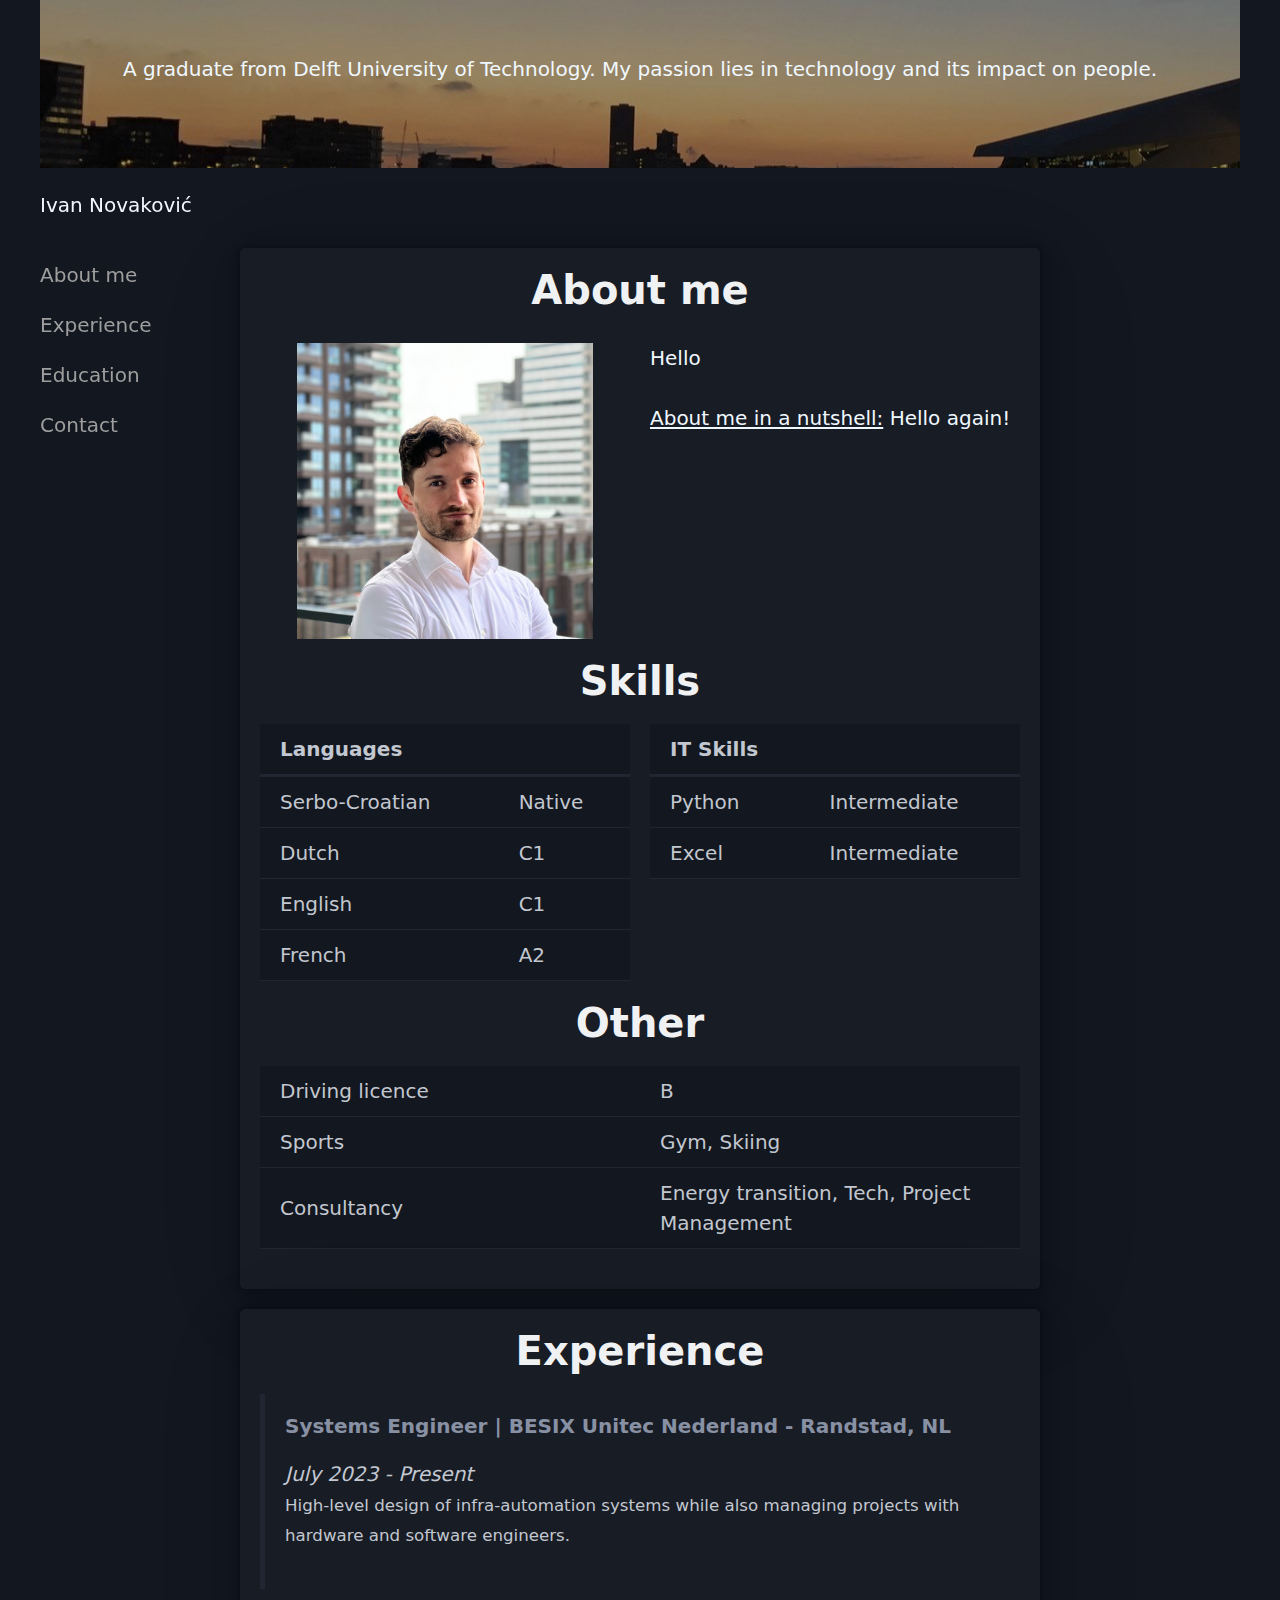
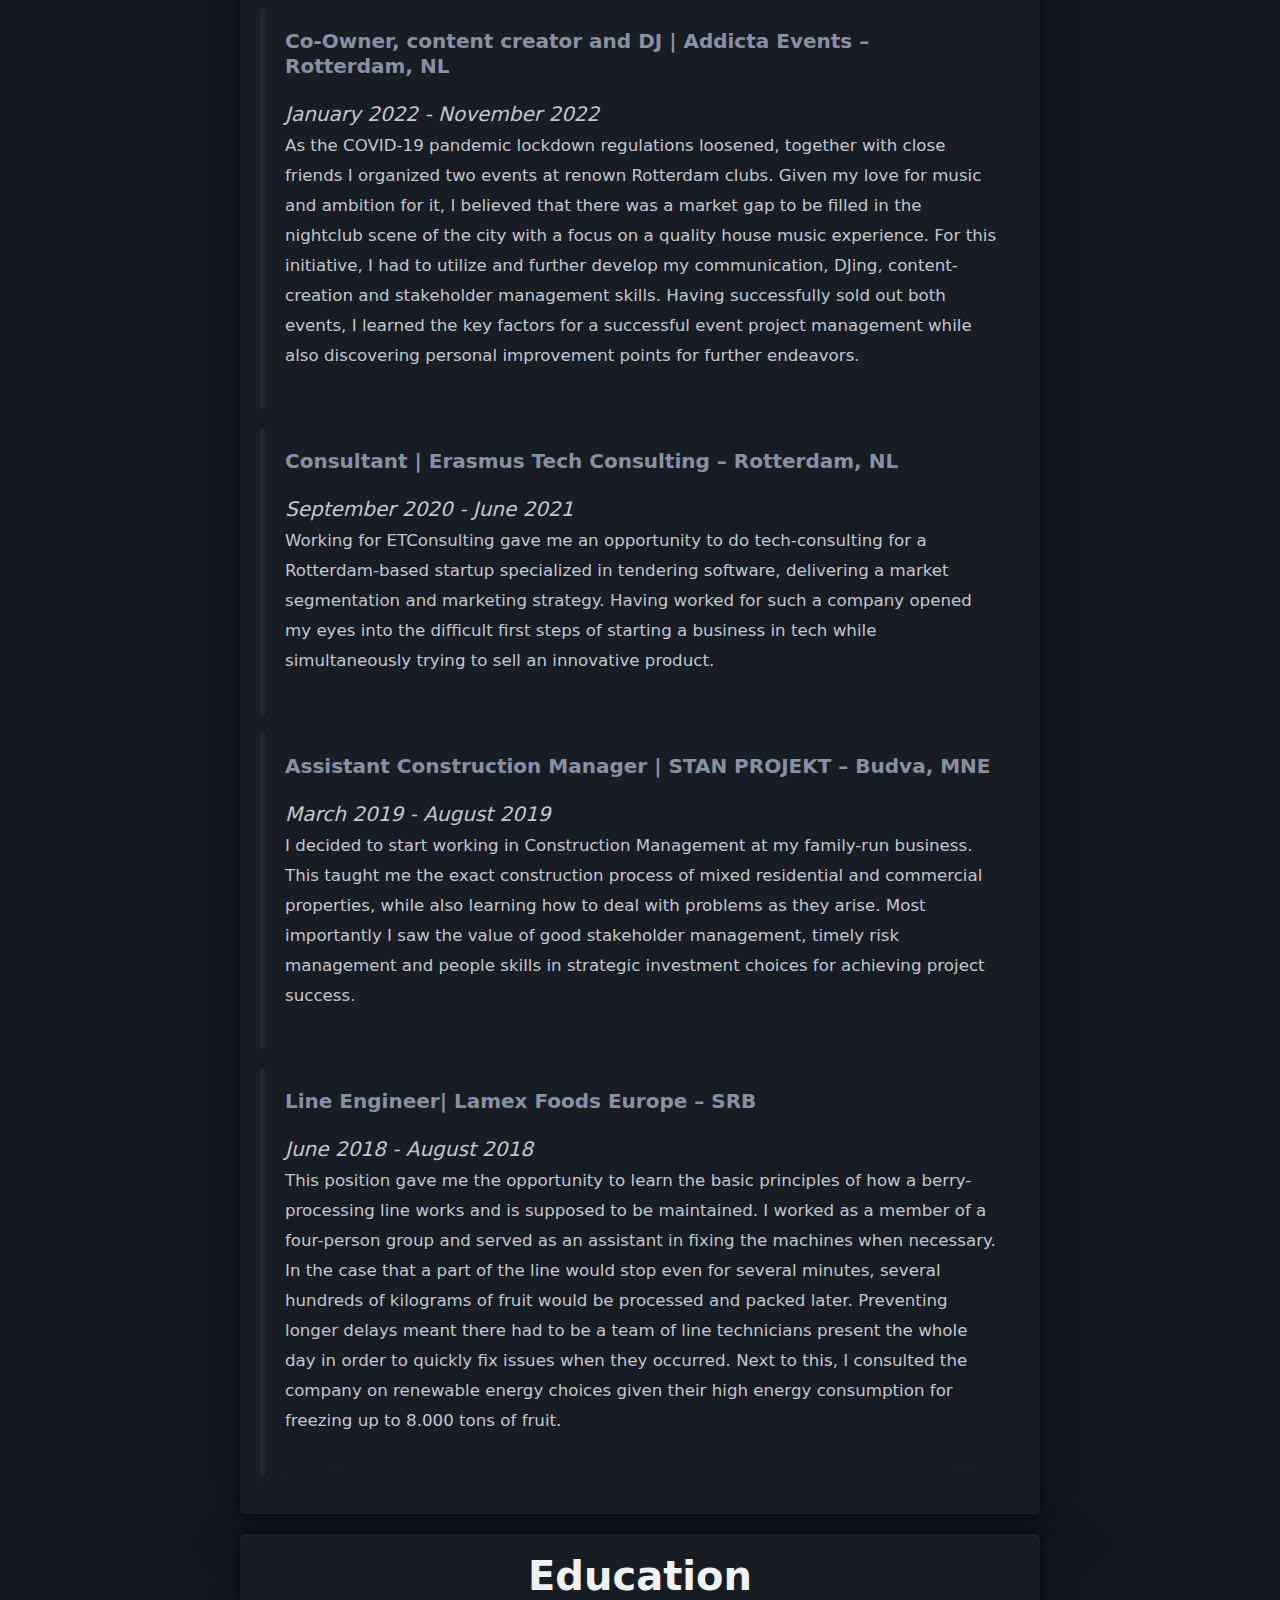
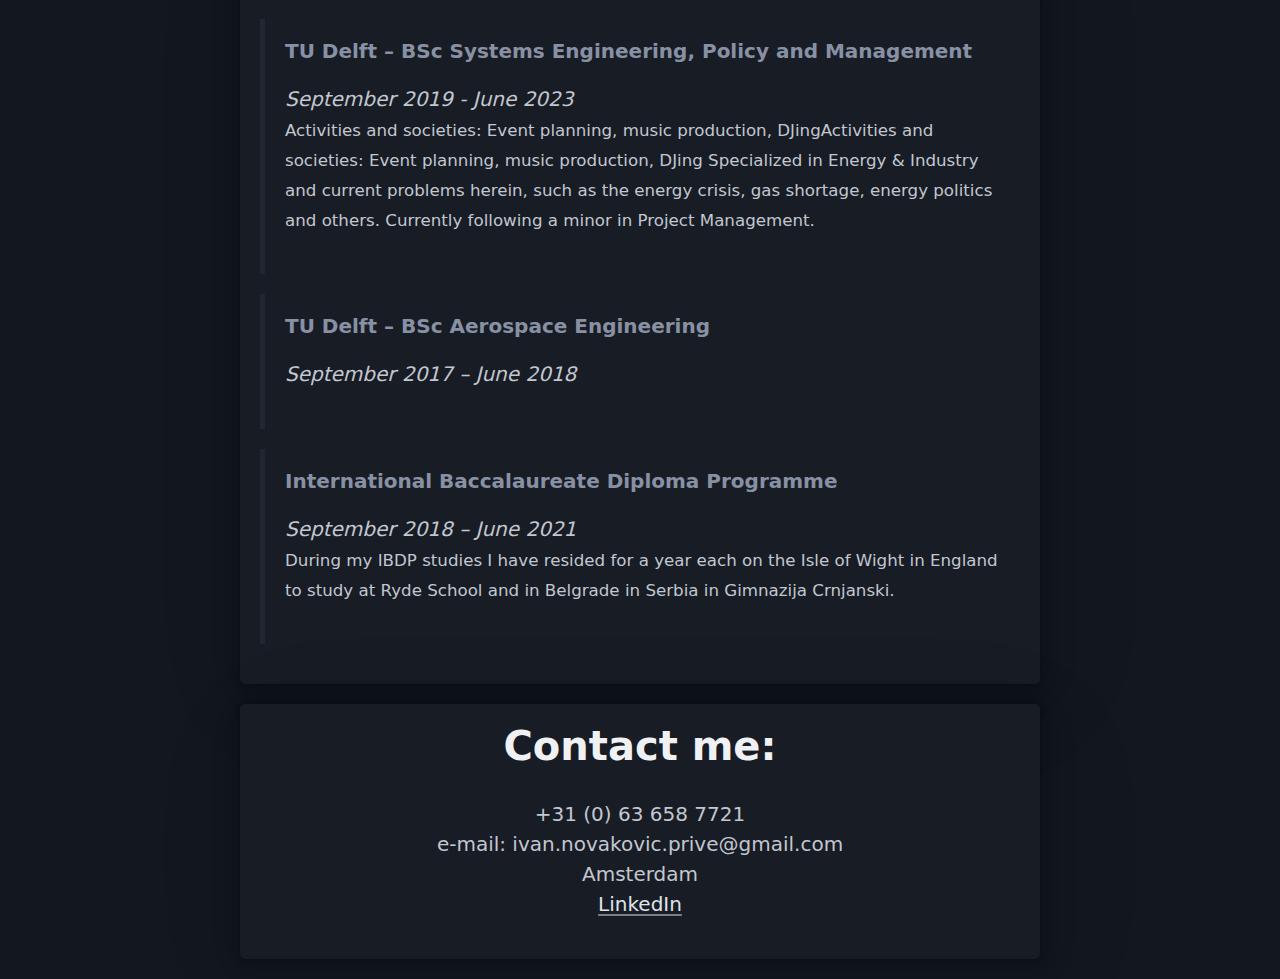
==== commit c2579471: "Update index.html" ====
--- a/NewPortfolio/pico-main/index.html
+++ b/NewPortfolio/pico-main/index.html
@@ -40,14 +40,14 @@
   <div style="max-width: 1200px; margin: 0 auto">
 
     <!-- Fixed Navbar -->
-    <header style=" top: 0; width: 100%; max-width: 1200px; left: 50%; background-image: url(background.jpg); background-position-y: 65%; padding: 1rem 0; z-index: 1000;">
-      <p style="text-align: center; color: aliceblue;">A graduate from Delft University of Technology. My passion lies in
+    <header style=" top: 0; width: 100%; max-width: 1200px; left: 50%; background-image: url(background.jpg); background-position-y: 65%; padding: 2.7rem 0; z-index: 1000; min-height: 168px;">
+      <p style="text-align: center; color: aliceblue; ">A graduate from Delft University of Technology. My passion lies in
         technology and its impact on people.</p>
     </header>
 
     <div style="display: flex; padding-top: 80px; align-content: center;">
       <!-- Sidebar -->
-      <aside style="width: 200px; height: calc(100vh - 80px); z-index: 999; overflow-y: auto; overflow-x: hidden; position: fixed; top: 80px; left: 50%; transform: translateX(-600px);">
+      <aside style="width: 200px; height: calc(100vh - 80px); z-index: 999; overflow-y: auto; overflow-x: hidden; position: fixed; top: 160px; left: 50%; transform: translateX(-600px);">
         <nav style="padding-top: 20px;">
           <ul>
             <li><p style="color: aliceblue">Ivan Novaković</p></li>
@@ -152,7 +152,7 @@
 
         <article class="grid">
           <div>
-            <h1 href="#experience" id="experience">Experience</h1>
+            <h1 href="#experience" id="experience" style="text-align: center;">Experience</h1>
                 <blockquote>
                   <h6>Systems Engineer | BESIX Unitec Nederland - Randstad, NL</h6>
                   <p><em>July 2023 - Present</em>
@@ -214,7 +214,7 @@
         </article>
         <article class="grid">
           <div>
-            <h1 href="#education" id="education">Education</h1>
+            <h1 href="#education" id="education" style="text-align: center;">Education</h1>
             <blockquote>
               <h6>TU Delft – BSc Systems Engineering, Policy and Management</h6>
               <p><em>September 2019 - June 2023</em>
